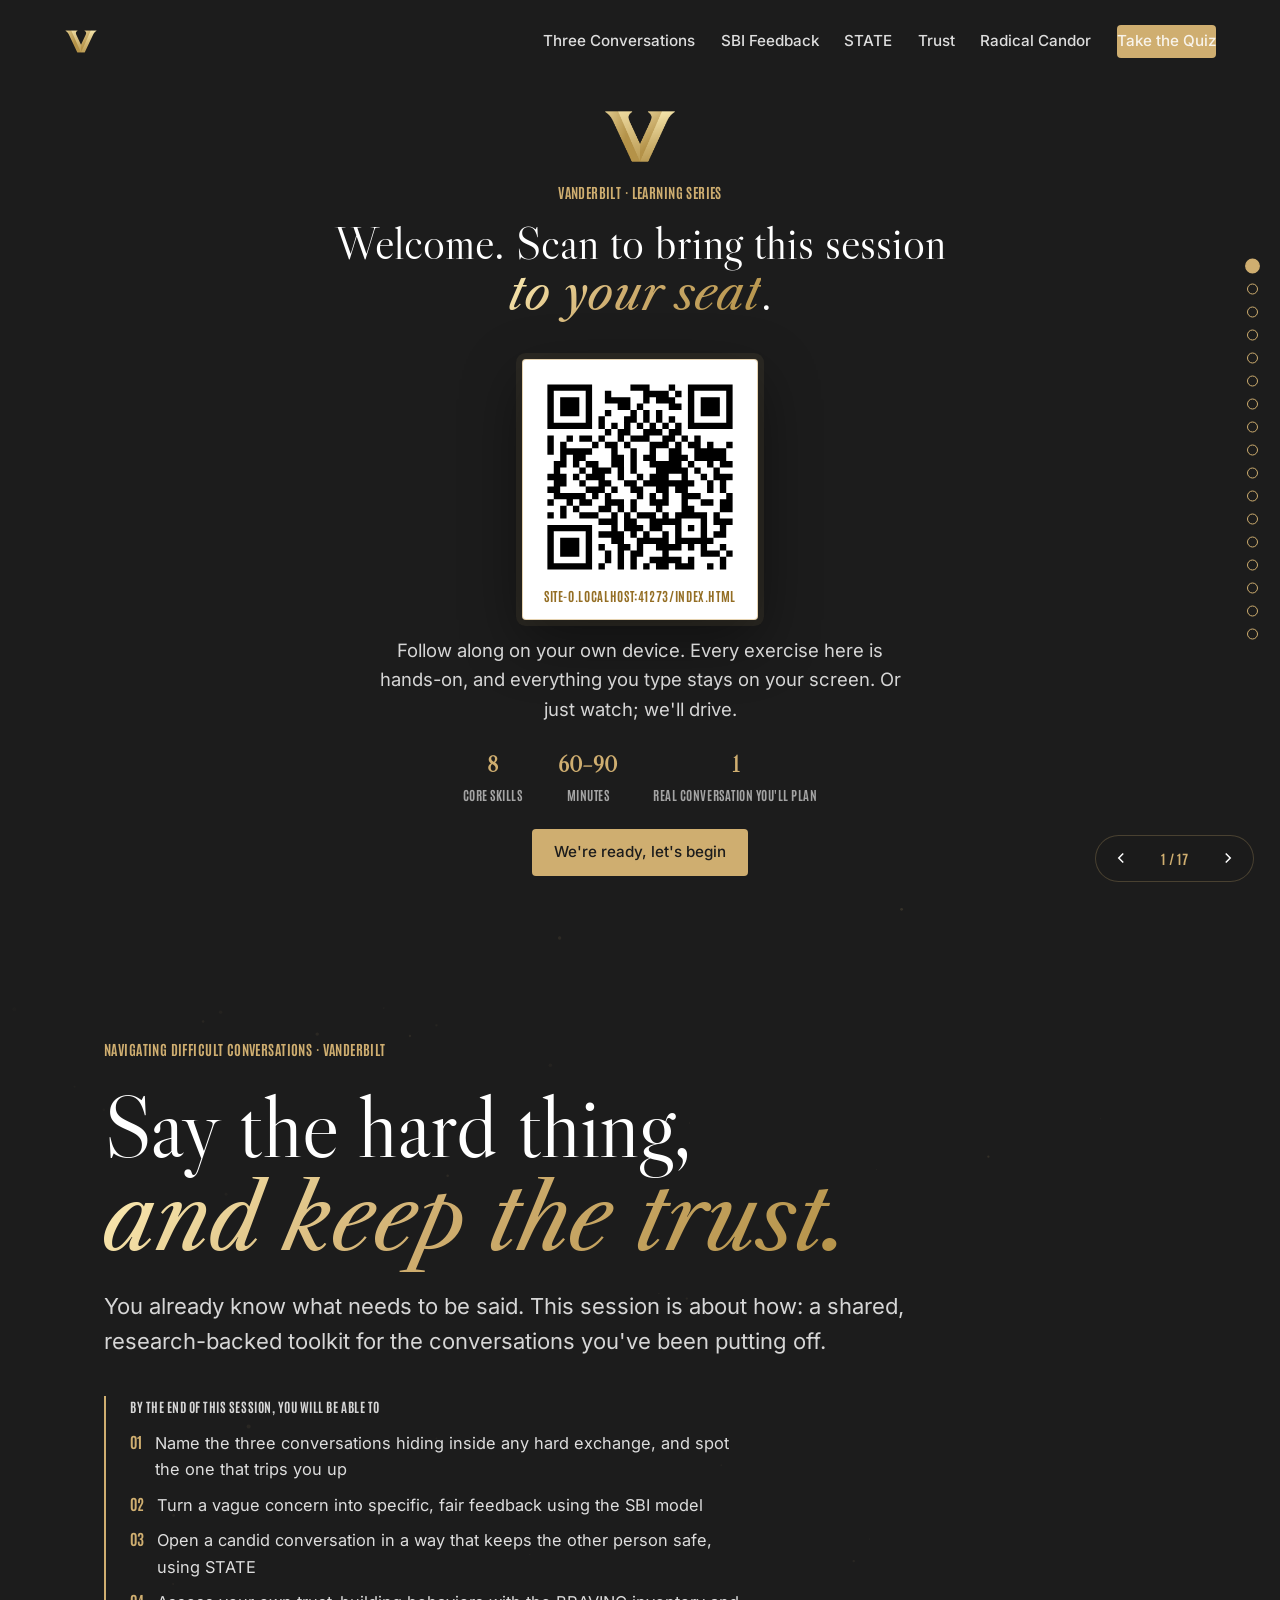
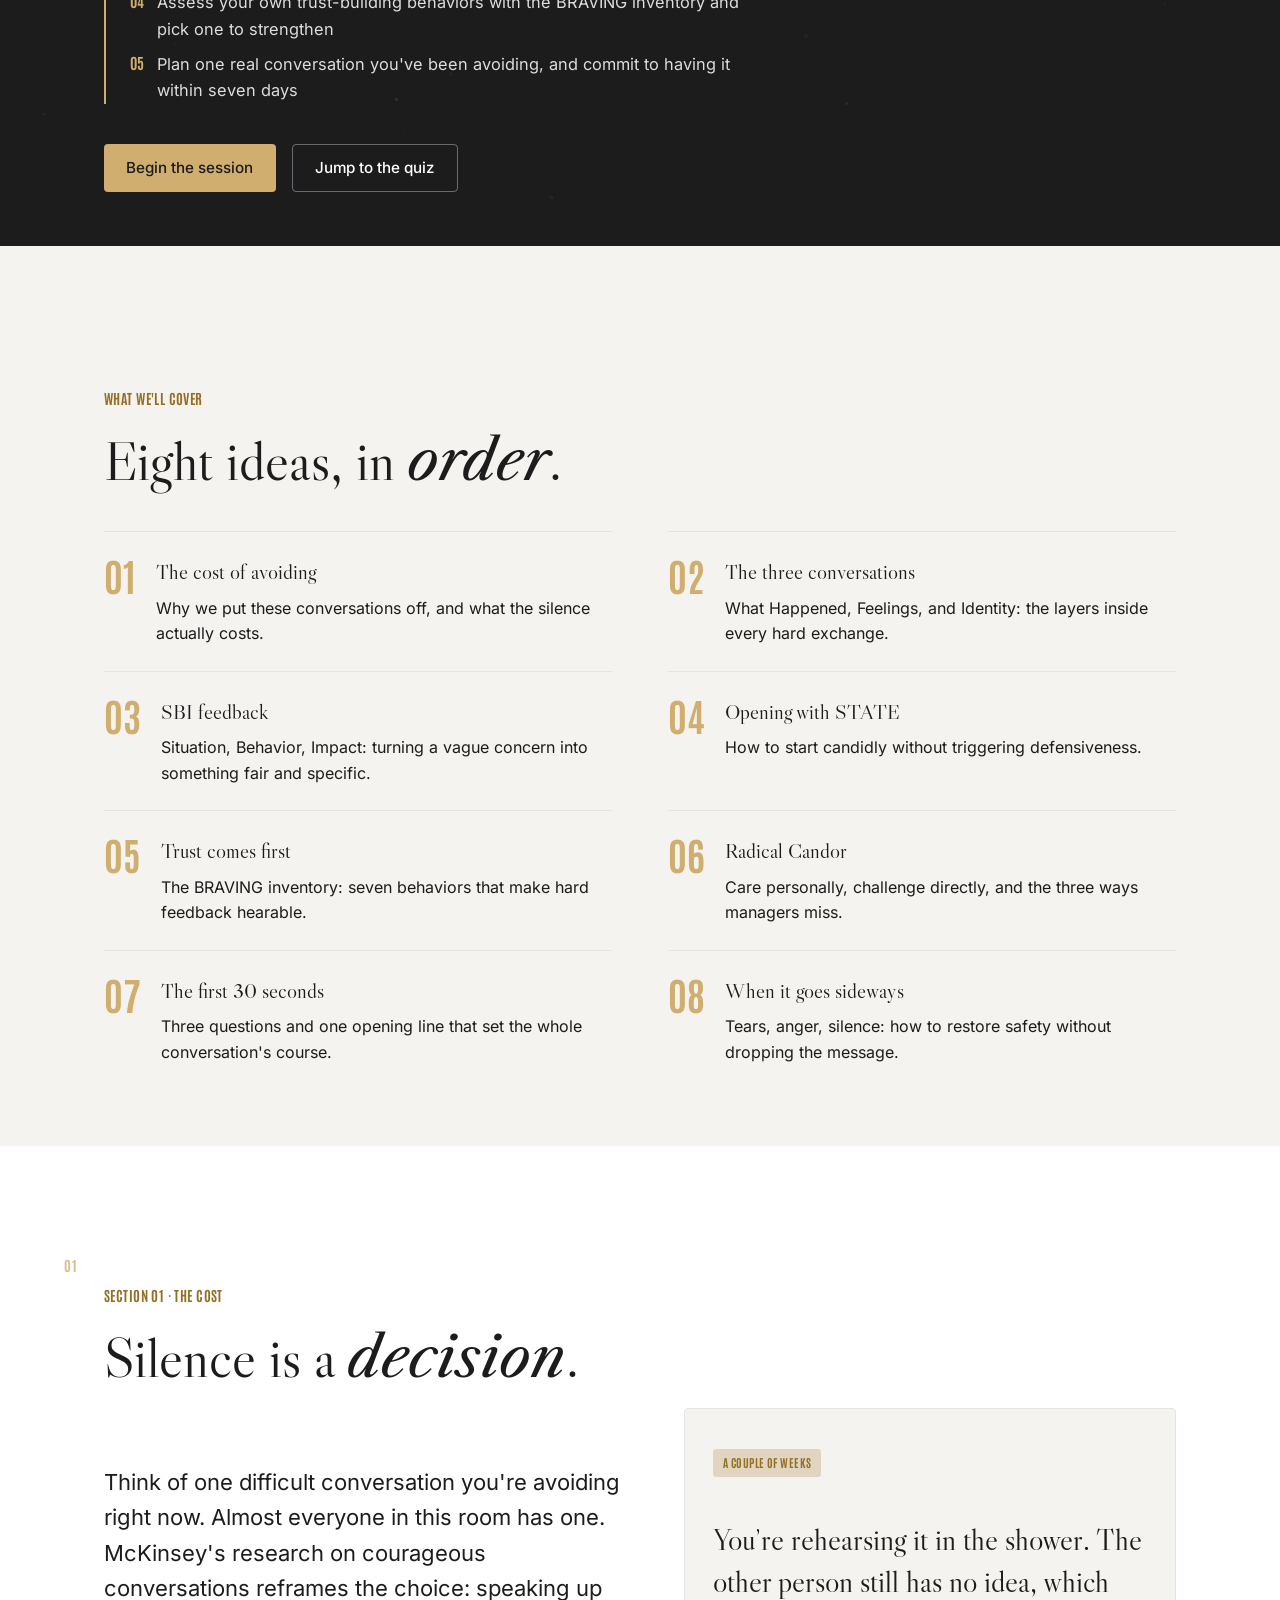
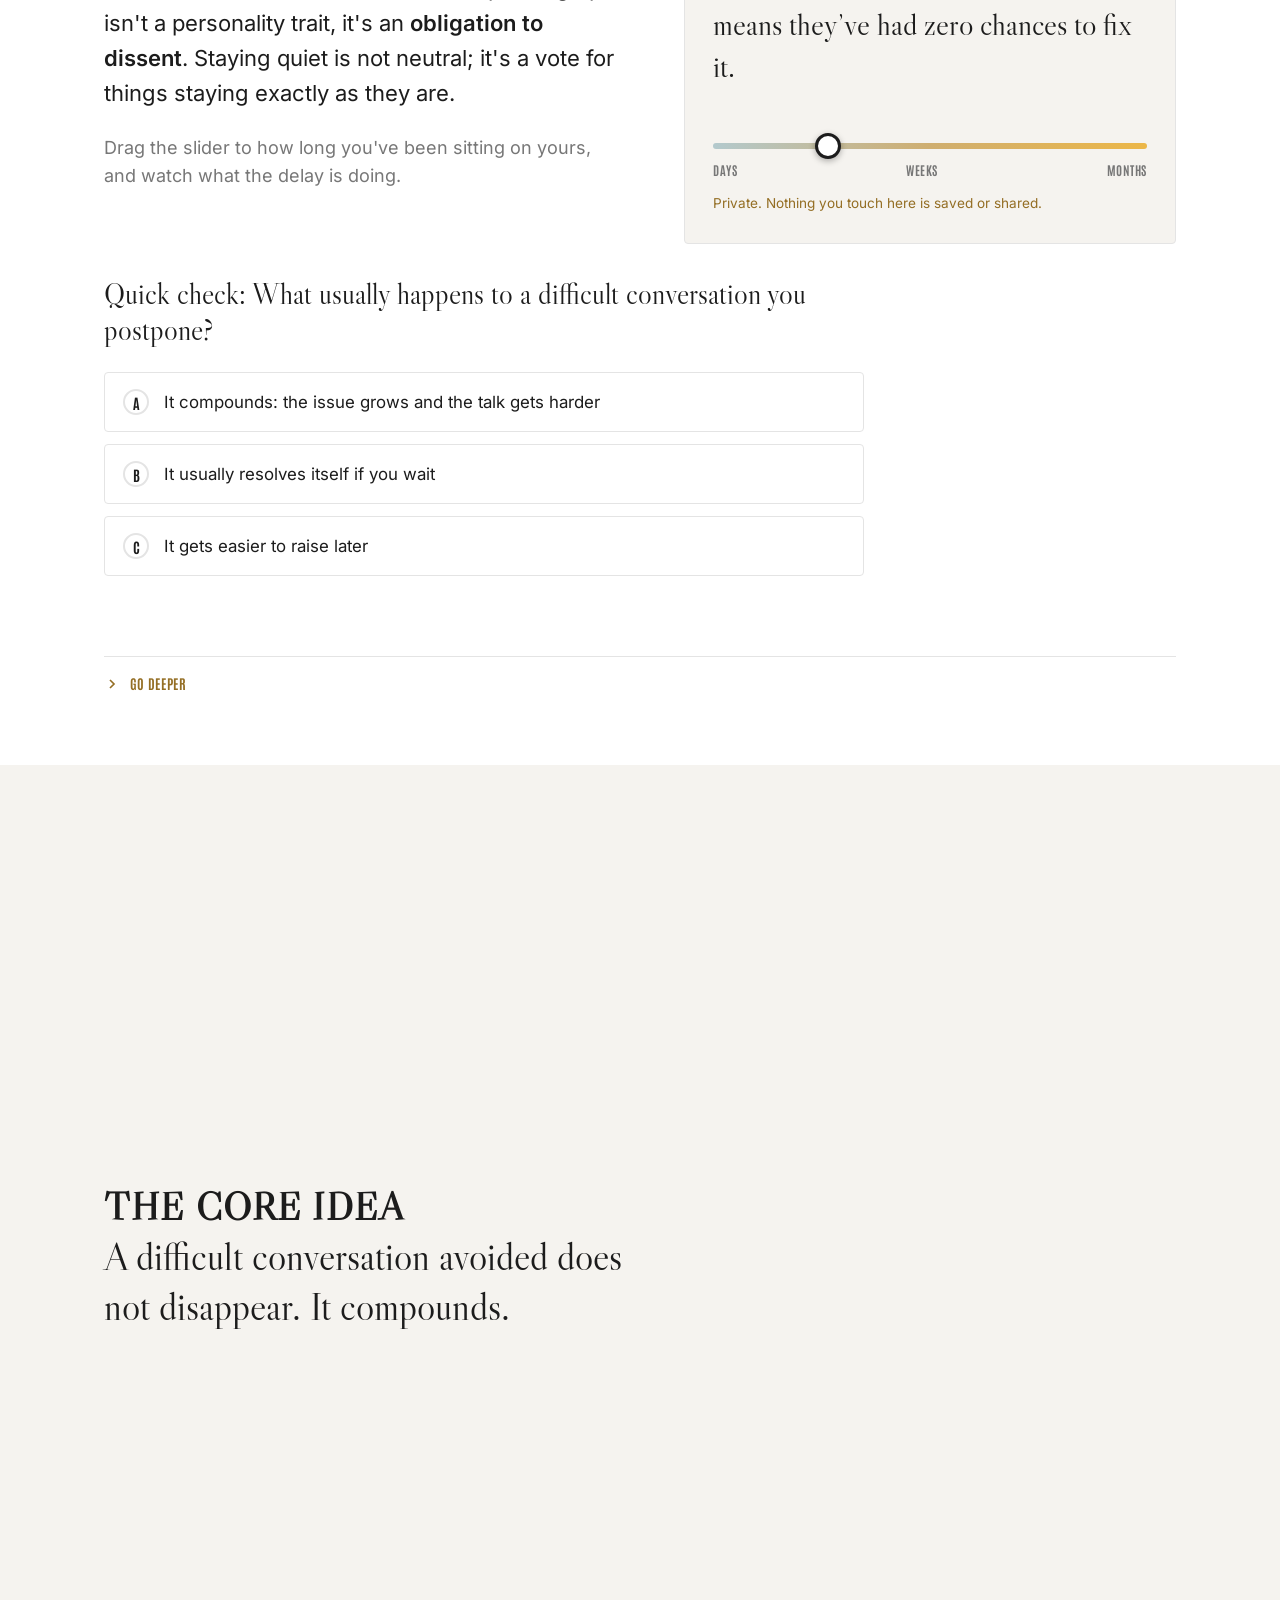
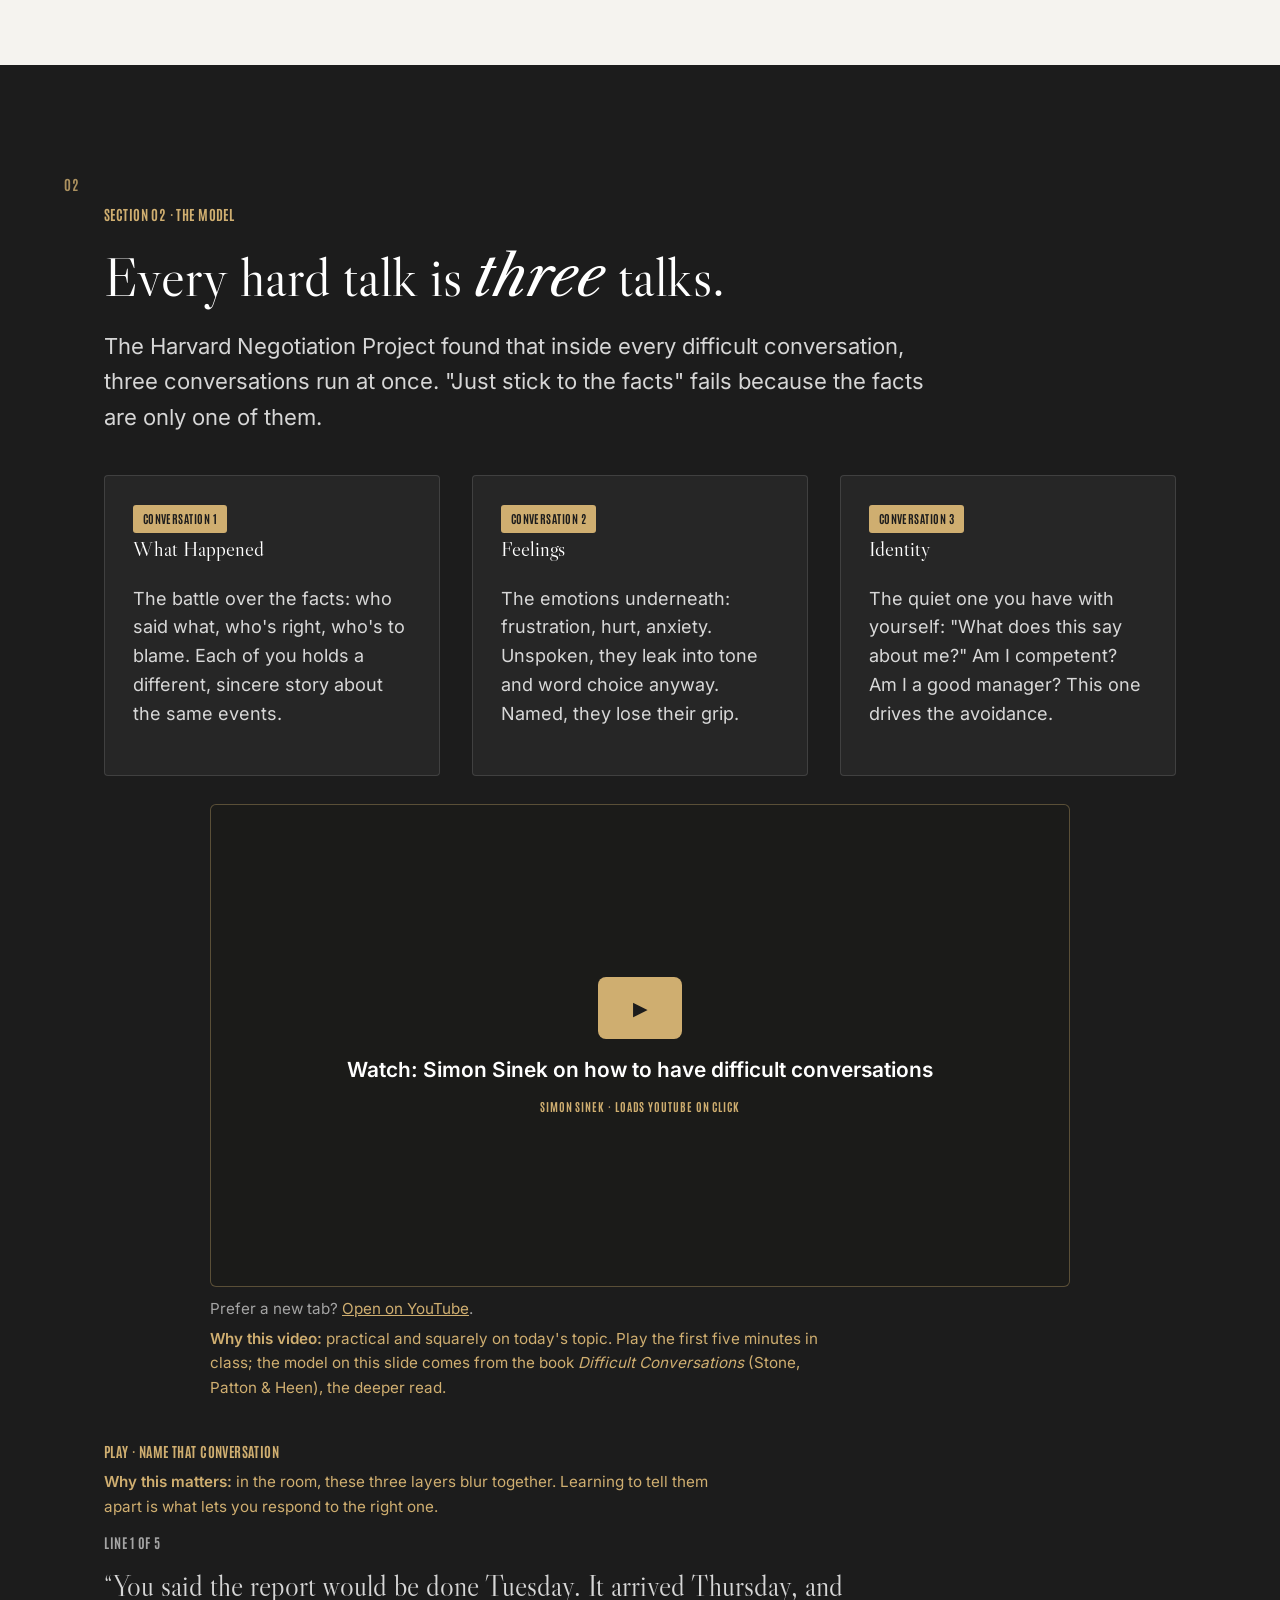
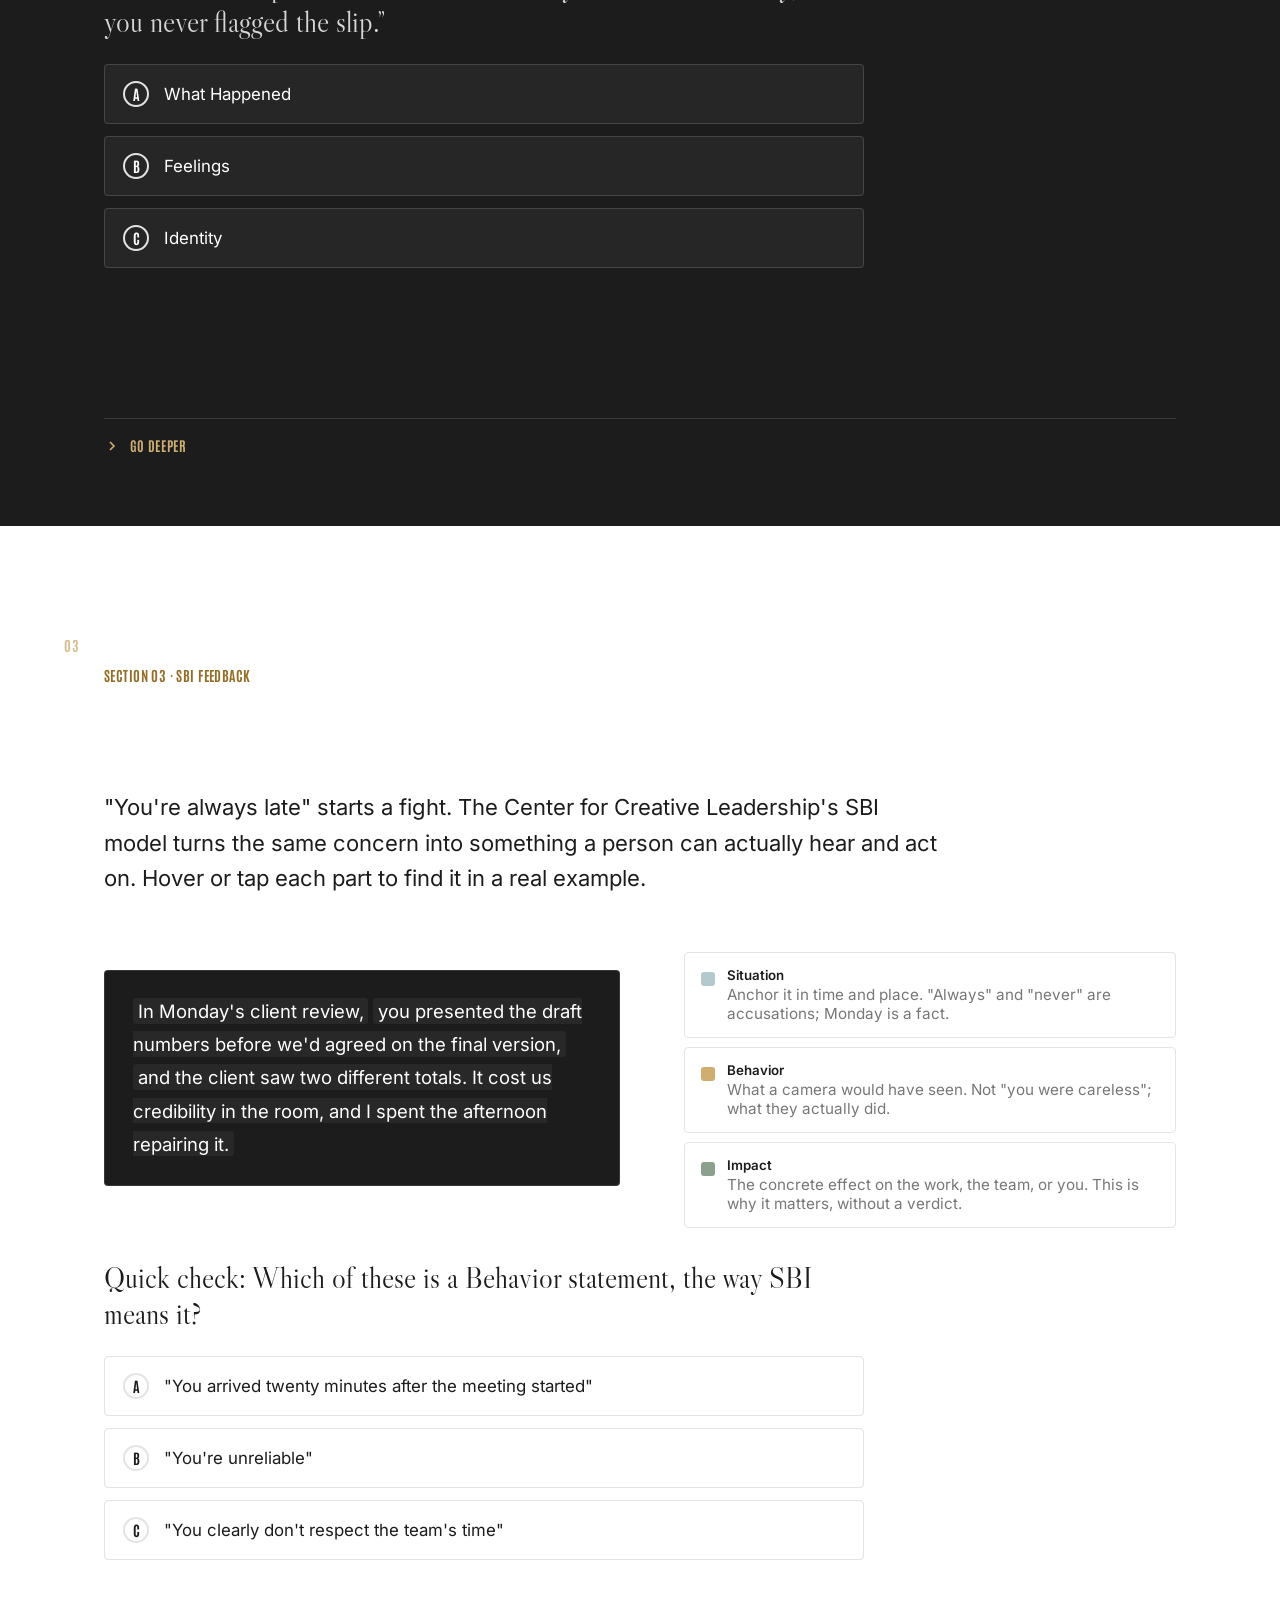
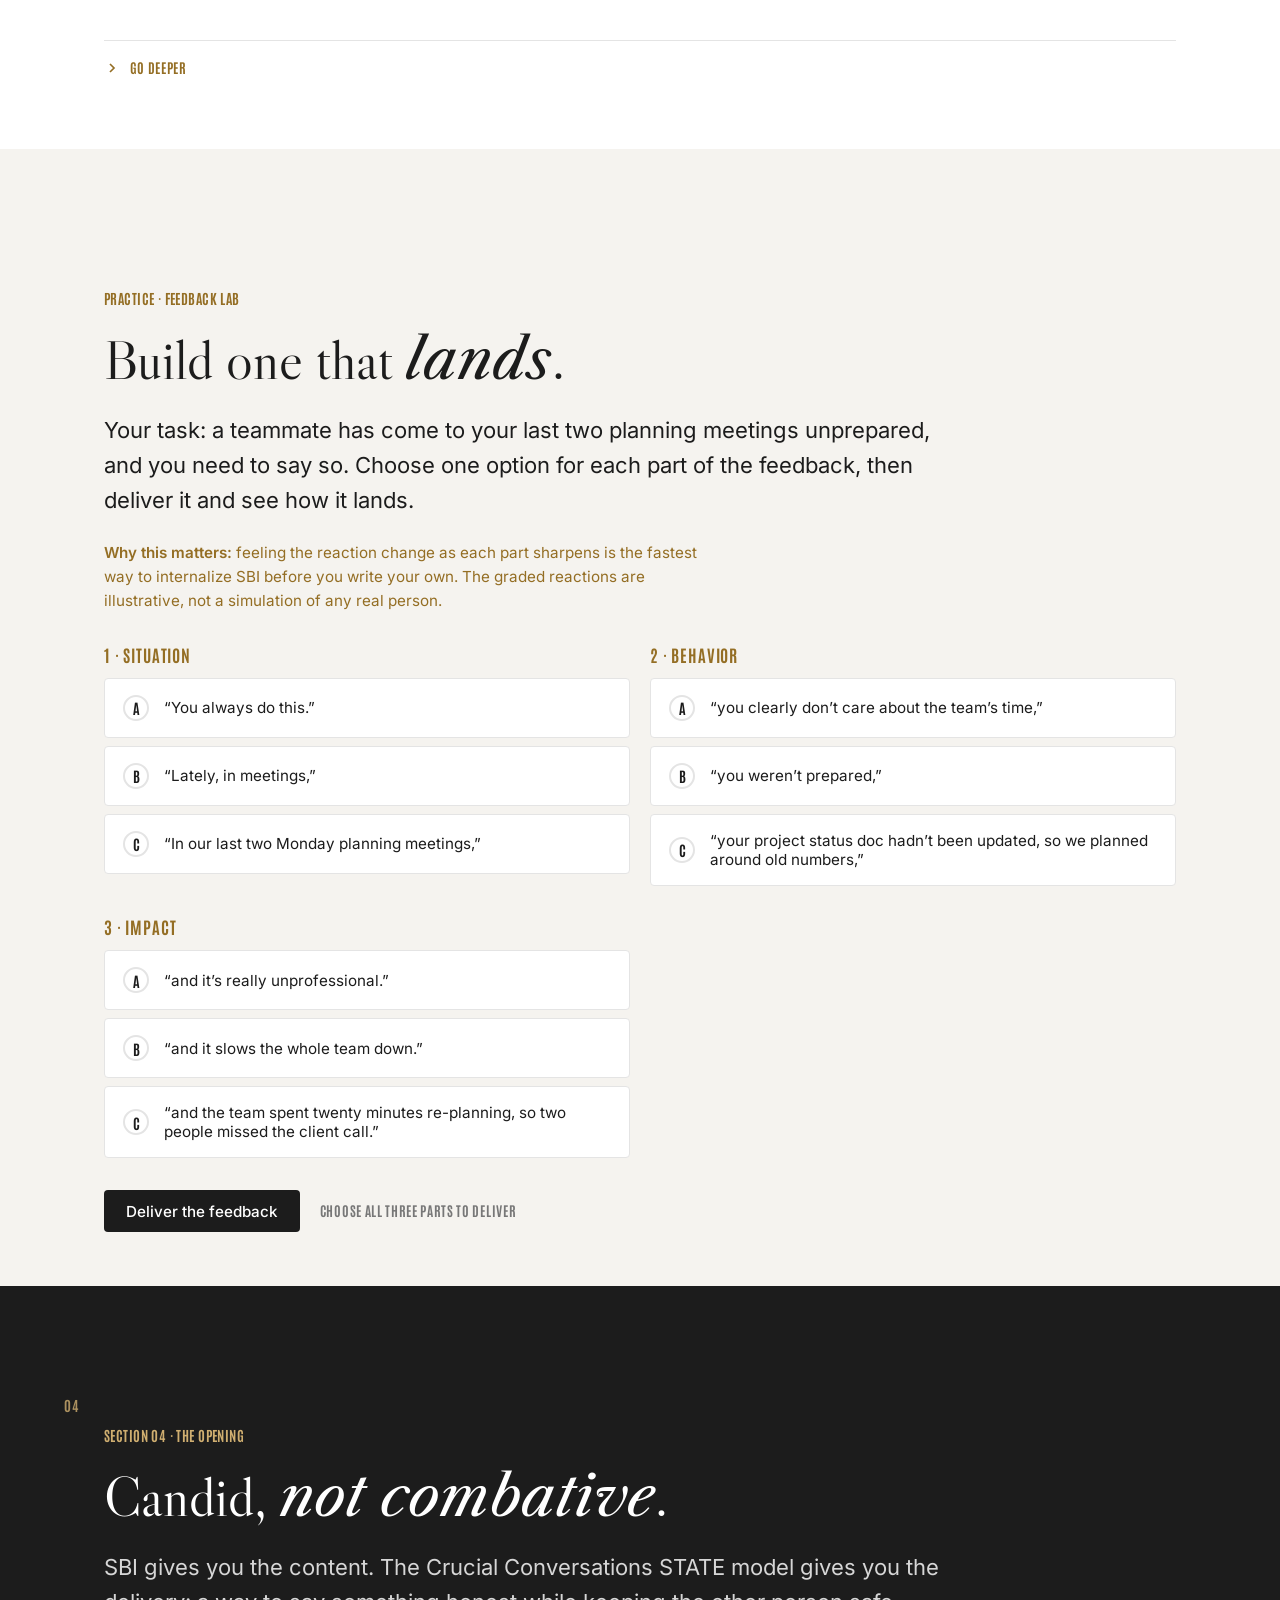
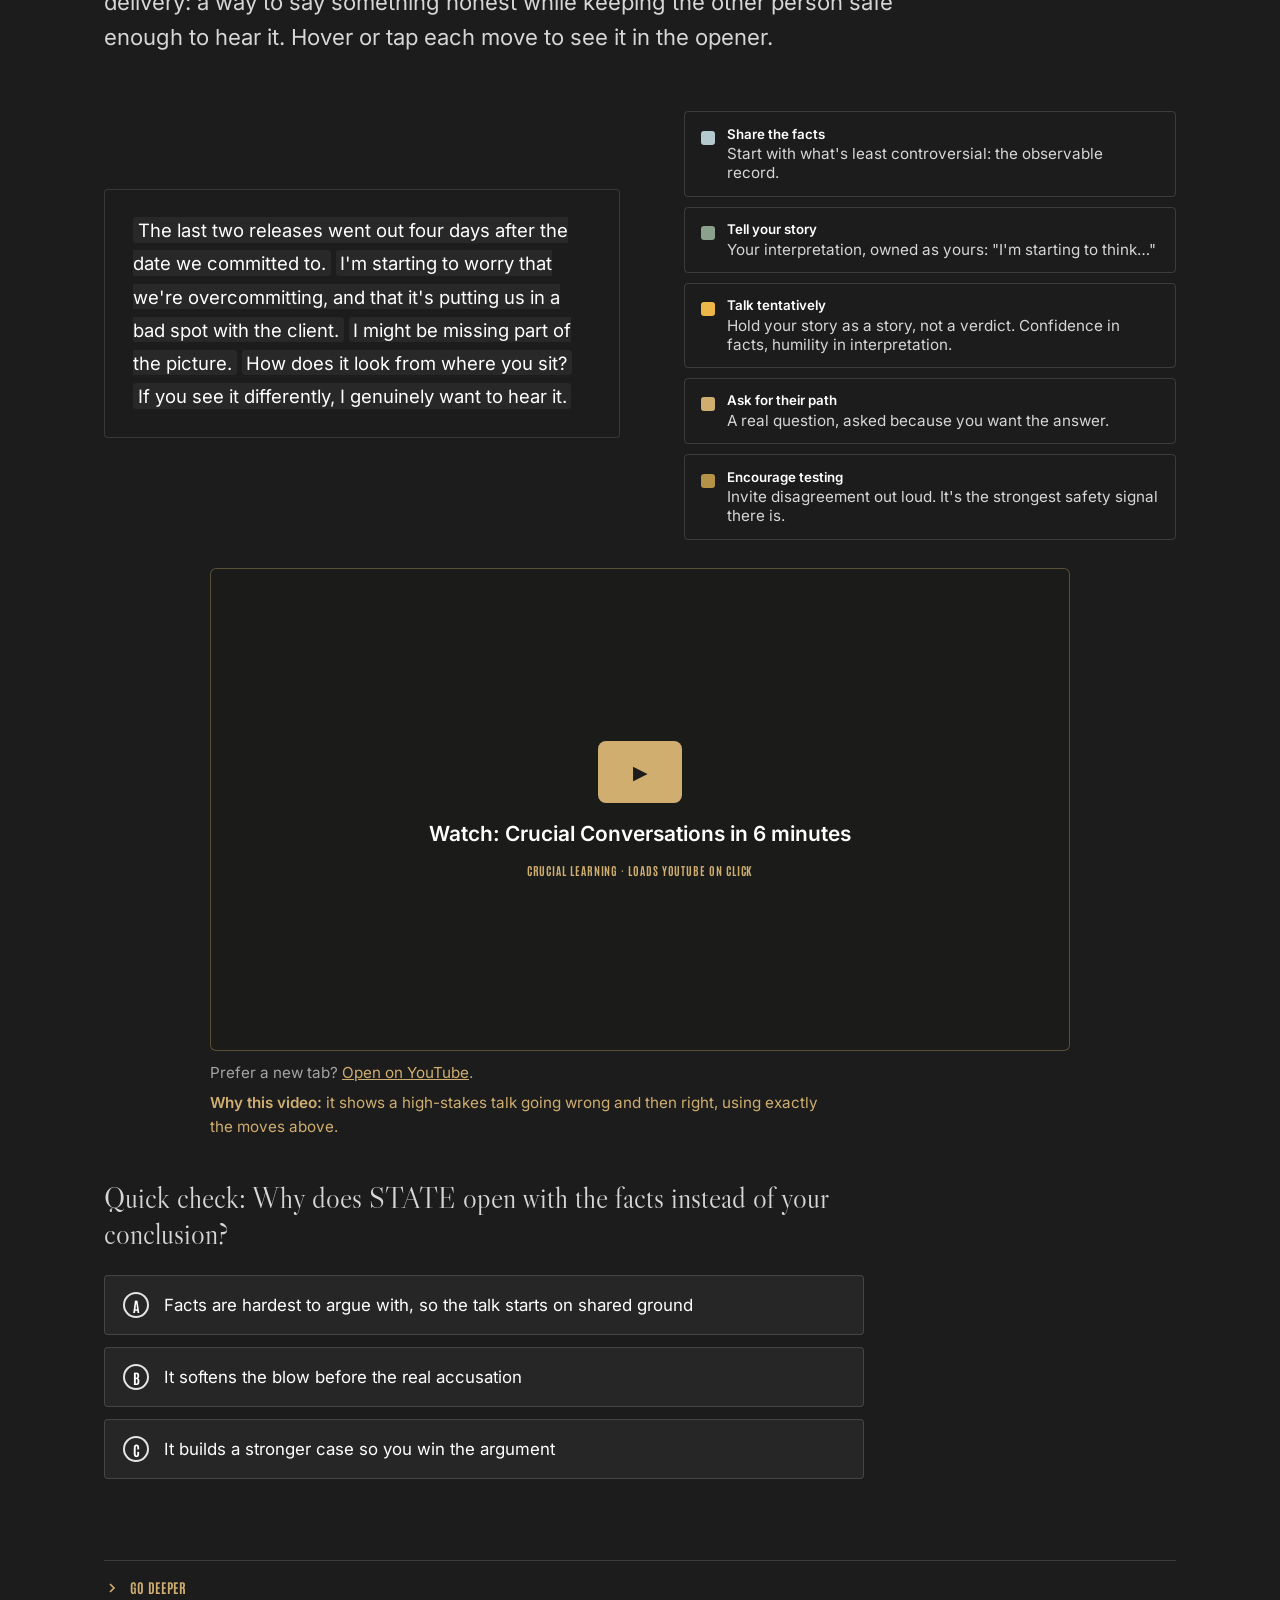
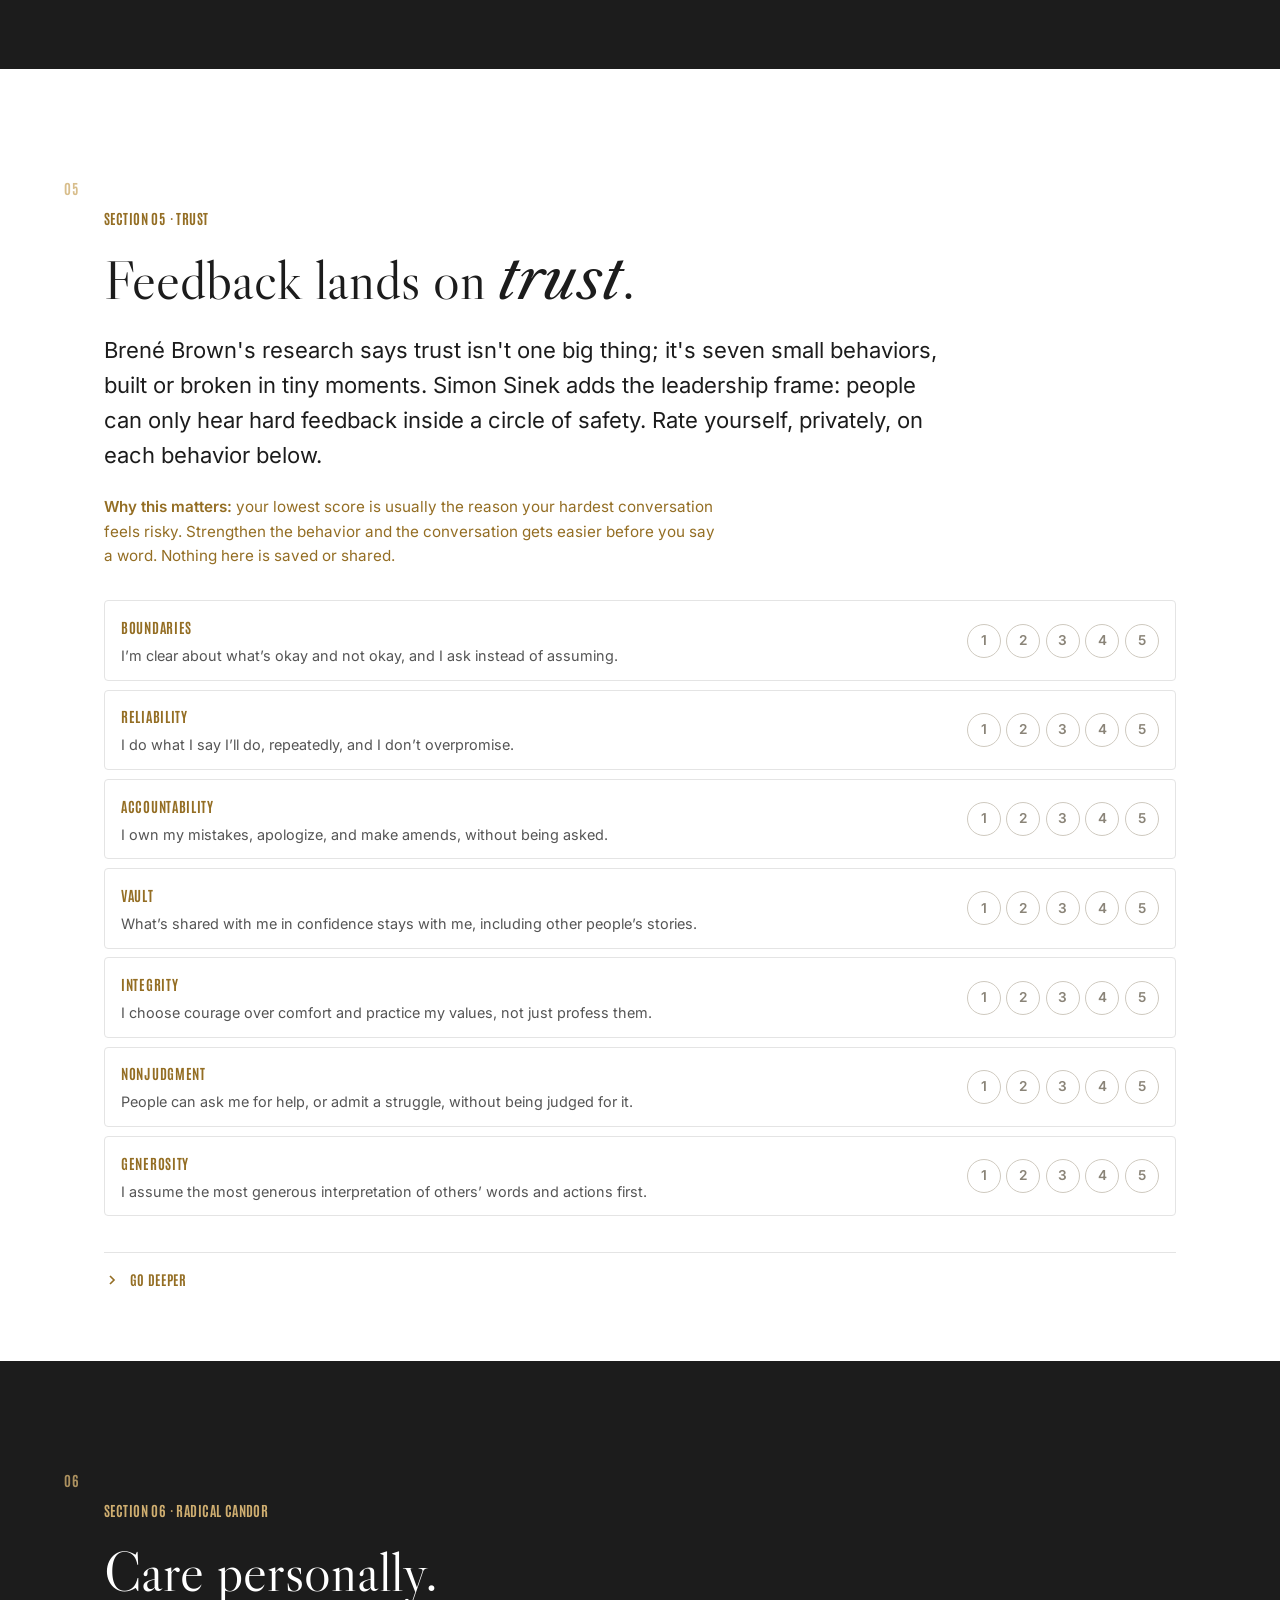
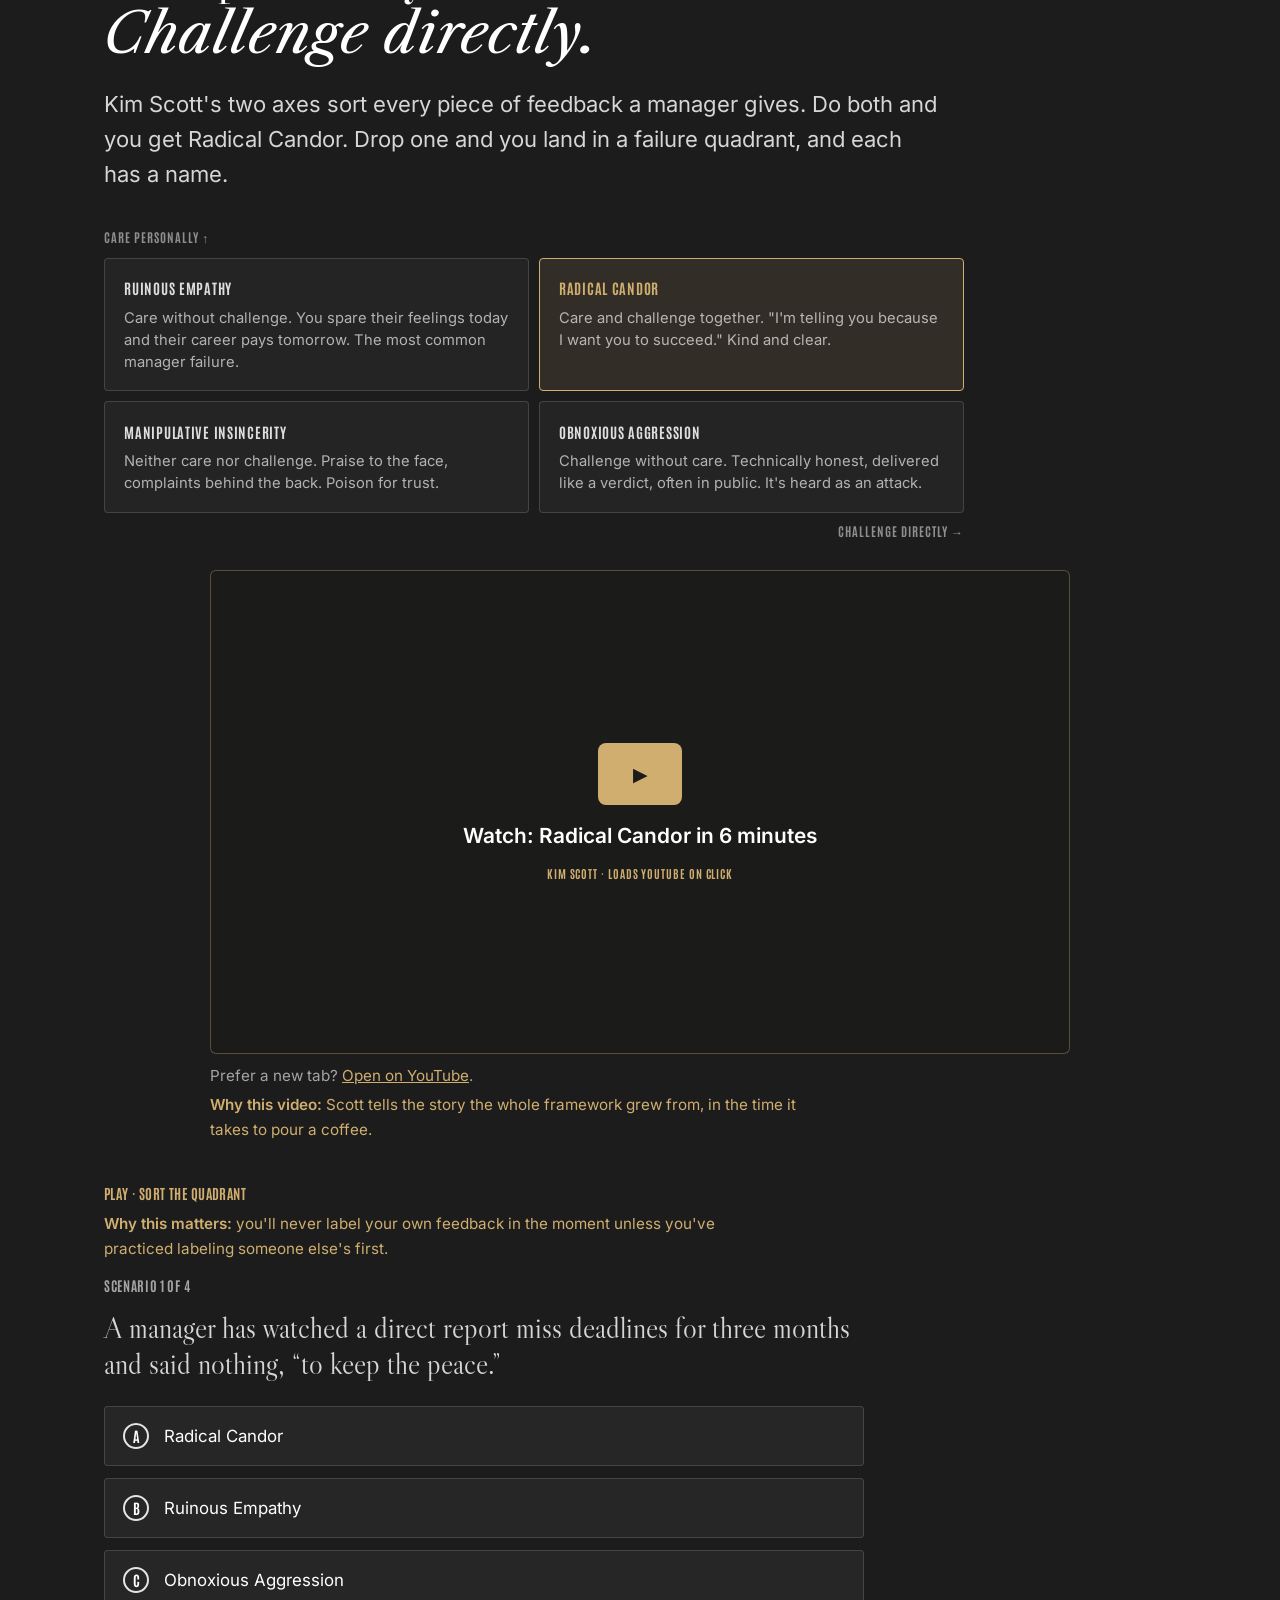
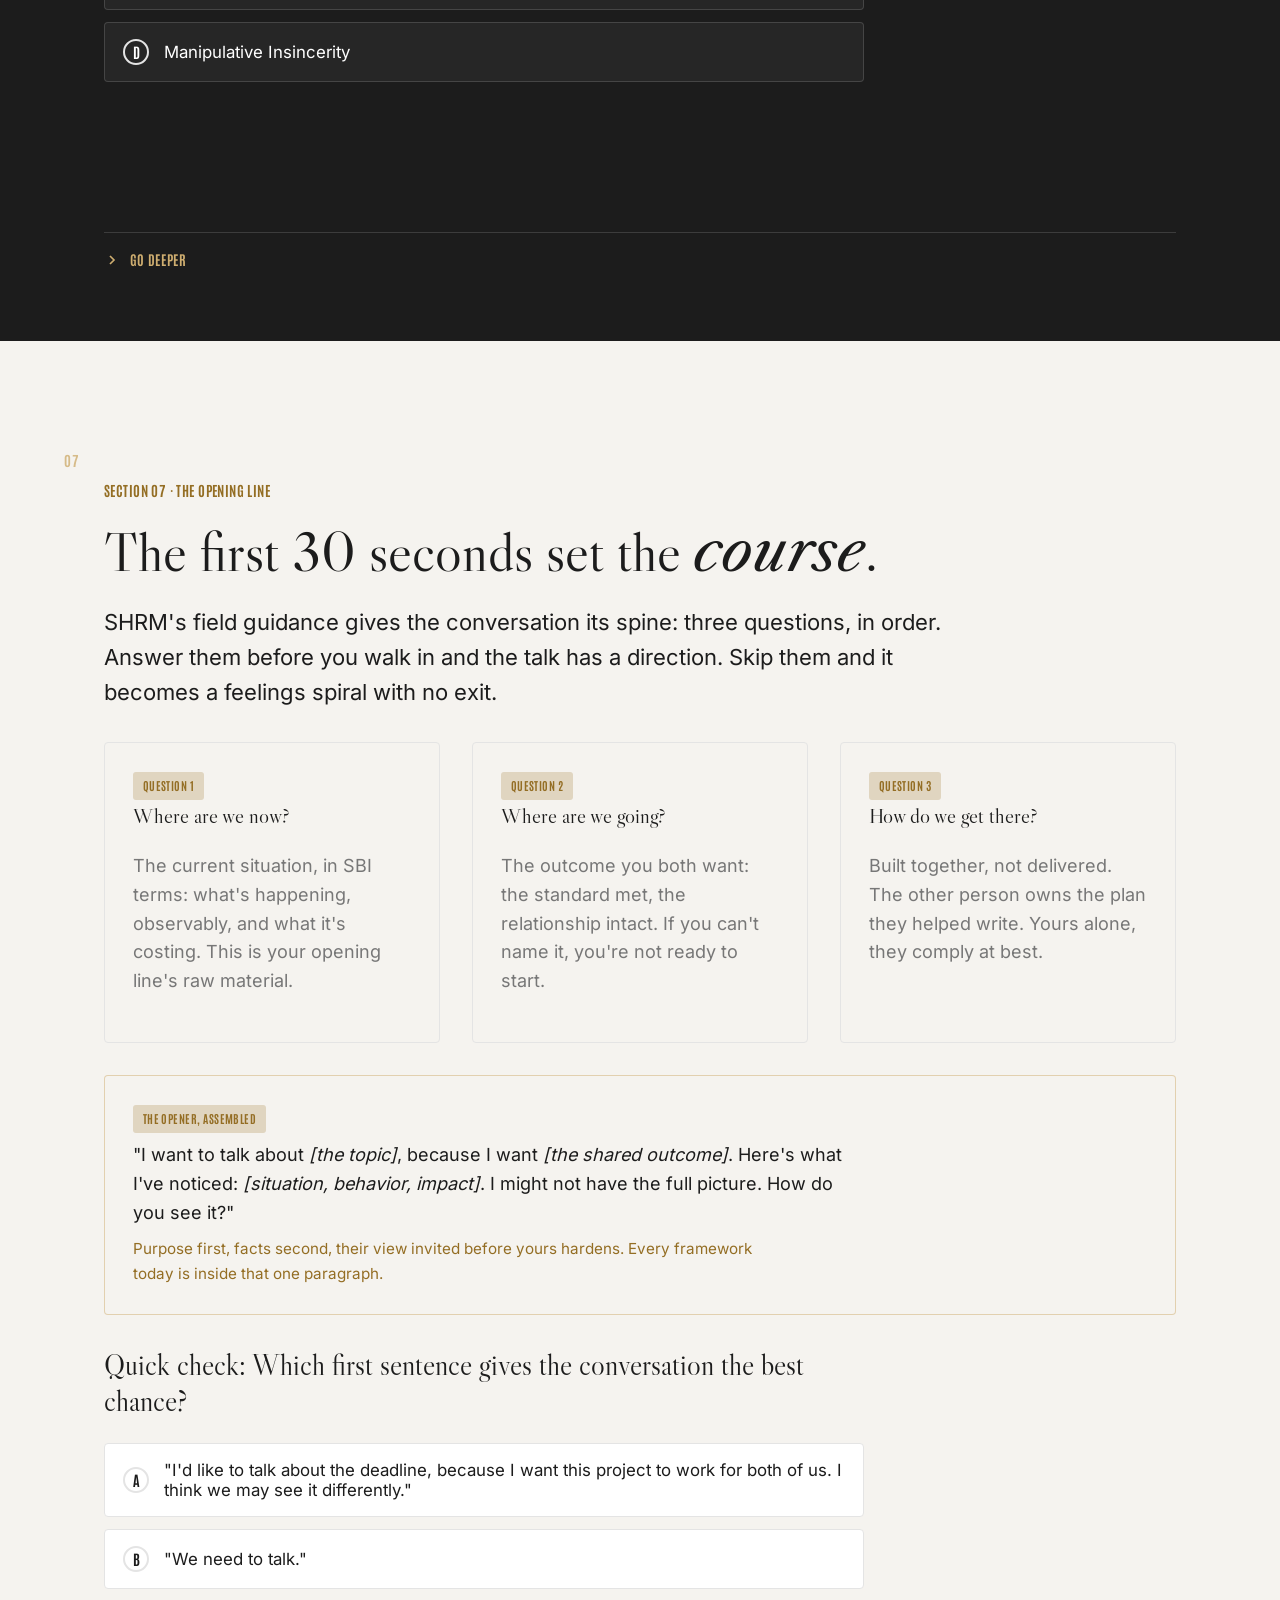
==== index.html @ b06f2b40 "Replace Three Conversations video: Sinek short talk instead of Heen lecture The Sheila Heen recordin" ====
<!DOCTYPE html>
<html lang="en">
<head>
<meta charset="UTF-8">
<meta name="viewport" content="width=device-width, initial-scale=1">
<title>Navigating Difficult Conversations | Vanderbilt</title>
<meta name="description" content="An interactive classroom experience for managers: the three conversations inside every hard exchange, SBI feedback, STATE openers, BRAVING trust, Radical Candor, and a real conversation plan.">
<link rel="canonical" href="https://me5231979.github.io/Difficult_Conversations/">
<meta property="og:type" content="website">
<meta property="og:title" content="Navigating Difficult Conversations | Vanderbilt Learning Series">
<meta property="og:description" content="Candor, trust, and courage for people managers: hands-on practice with SBI, STATE, BRAVING, and Radical Candor, ending in a real conversation plan.">
<meta property="og:url" content="https://me5231979.github.io/Difficult_Conversations/">
<meta property="og:image" content="https://me5231979.github.io/Difficult_Conversations/assets/img/social-card.png">
<meta property="og:image:width" content="1200">
<meta property="og:image:height" content="630">
<meta name="twitter:card" content="summary_large_image">
<meta name="twitter:title" content="Navigating Difficult Conversations | Vanderbilt Learning Series">
<meta name="twitter:image" content="https://me5231979.github.io/Difficult_Conversations/assets/img/social-card.png">
<link rel="icon" href="assets/img/favicon.svg" type="image/svg+xml">
<link rel="alternate icon" href="assets/img/favicon-96.png">
<link rel="apple-touch-icon" href="assets/img/favicon-96.png">

<link rel="preload" href="assets/fonts/libre-caslon-display-latin-400-normal.woff2" as="font" type="font/woff2" crossorigin>
<link rel="preload" href="assets/fonts/inter-latin-400-normal.woff2" as="font" type="font/woff2" crossorigin>

<link rel="stylesheet" href="assets/css/styles.css?v=1">
</head>
<body>
<a class="skip-link" href="#s-agenda">Skip to content</a>

<!-- reading progress -->
<div class="progress" aria-hidden="true"><div class="progress__bar" id="progressBar"></div></div>

<!-- ===================== NAV ===================== -->
<header class="nav" id="nav">
  <a class="nav__brand" href="#top" aria-label="Vanderbilt University, home">
    <img class="nav__lockup" src="assets/img/vu-lockup-white.png" alt="Vanderbilt University" width="250" height="65">
    <img class="nav__vicon" src="assets/img/vu-v-icon-nav.png" alt="Vanderbilt University" width="34" height="25">
  </a>
  <button class="nav__toggle" aria-label="Toggle menu" aria-expanded="false" aria-controls="navlinks">
    <svg viewBox="0 0 24 24" fill="none" stroke="currentColor" stroke-width="2"><line x1="3" y1="6" x2="21" y2="6"/><line x1="3" y1="12" x2="21" y2="12"/><line x1="3" y1="18" x2="21" y2="18"/></svg>
  </button>
  <nav class="nav__links" id="navlinks" aria-label="Sections">
    <a href="#s-three">Three Conversations</a>
    <a href="#s-sbi">SBI Feedback</a>
    <a href="#s-state">STATE</a>
    <a href="#s-braving">Trust</a>
    <a href="#s-candor">Radical Candor</a>
    <a class="btn" href="#s-recap">Take the Quiz</a>
  </nav>
</header>

<!-- deck dot rail + control bar -->
<div class="dots" id="dots" role="navigation" aria-label="Slide navigation"></div>
<div class="deckbar" role="group" aria-label="Presentation controls">
  <button id="deckPrev" aria-label="Previous slide"><svg viewBox="0 0 24 24" fill="none" stroke="currentColor" stroke-width="2"><polyline points="15 18 9 12 15 6"/></svg></button>
  <span class="deckbar__count" id="deckCount">1 / 17</span>
  <button id="deckNext" aria-label="Next slide"><svg viewBox="0 0 24 24" fill="none" stroke="currentColor" stroke-width="2"><polyline points="9 18 15 12 9 6"/></svg></button>
</div>

<main class="deck" id="top">

  <!-- ============ 0 · WELCOME / QR ============ -->
  <section class="slide on-dark welcome" id="s-welcome" data-title="Scan to join">
    <div class="wrap" style="text-align:center">
      <img src="assets/img/vu-v-icon.png" alt="Vanderbilt V" width="72" height="66" style="margin:0 auto 1.75rem;width:clamp(56px,6vw,80px);height:auto" data-reveal>
      <p class="eyebrow" data-reveal>Vanderbilt · Learning Series</p>
      <h1 class="h2" data-reveal style="max-width:22ch;margin-inline:auto">Welcome. Scan to bring this session <em class="gold-text">to your seat</em>.</h1>
      <div class="qr-card" id="qrCard" data-reveal>
        <div class="qr-card__code" id="qrBox" role="img" aria-label="QR code linking to this experience"></div>
        <p class="qr-card__url" id="qrUrl"></p>
      </div>
      <p class="lead" data-reveal style="margin:1.5rem auto 0;max-width:44ch">Follow along on your own device. Every exercise here is hands-on, and everything you type stays on your screen. Or just watch; we'll drive.</p>
      <div class="hero__meta" data-reveal style="justify-content:center">
        <div><b>8</b> Core skills</div>
        <div><b>60–90</b> Minutes</div>
        <div><b>1</b> Real conversation you'll plan</div>
      </div>
      <div class="hero__cta" data-reveal style="justify-content:center">
        <a class="btn" href="#s-hero">We're ready, let's begin</a>
      </div>
    </div>
  </section>

  <!-- ============ 1 · HERO ============ -->
  <section class="slide on-dark hero" id="s-hero" data-title="Objectives">
    <video class="hero__video" id="heroVideo" autoplay muted playsinline preload="auto" aria-hidden="true"
      data-playlist='["https://d8j0ntlcm91z4.cloudfront.net/user_3CCurpI0FW75YAnAl4Hbz3vPdBv/hf_20260715_234744_b40b99cb-38d3-4fbe-b537-aa520266436f.mp4","https://d8j0ntlcm91z4.cloudfront.net/user_3CCurpI0FW75YAnAl4Hbz3vPdBv/hf_20260715_234745_83a57ed8-54b3-4837-9af5-0d857aafadc1.mp4","https://d8j0ntlcm91z4.cloudfront.net/user_3CCurpI0FW75YAnAl4Hbz3vPdBv/hf_20260715_234747_fe1bada0-4ffe-468e-93a2-f3da325bba33.mp4"]'></video>
    <canvas class="hero__canvas" aria-hidden="true"></canvas>
    <div class="hero__scrim" aria-hidden="true"></div>
    <div class="wrap">
      <p class="eyebrow" data-reveal>Navigating Difficult Conversations · Vanderbilt</p>
      <h1 class="h-hero" data-reveal>Say the hard thing,<br><em class="gold-text">and keep the trust.</em></h1>
      <p class="lead" data-reveal style="margin-top:1.5rem">You already know what needs to be said. This session is about how: a shared, research-backed toolkit for the conversations you've been putting off.</p>
      <div class="objectives" data-reveal>
        <p class="objectives__label">By the end of this session, you will be able to</p>
        <ol class="objectives__list">
          <li>Name the three conversations hiding inside any hard exchange, and spot the one that trips you up</li>
          <li>Turn a vague concern into specific, fair feedback using the SBI model</li>
          <li>Open a candid conversation in a way that keeps the other person safe, using STATE</li>
          <li>Assess your own trust-building behaviors with the BRAVING inventory and pick one to strengthen</li>
          <li>Plan one real conversation you've been avoiding, and commit to having it within seven days</li>
        </ol>
      </div>
      <div class="hero__cta" data-reveal>
        <a class="btn" href="#s-cost">Begin the session</a>
        <a class="btn btn--ghost" href="#s-recap">Jump to the quiz</a>
      </div>
    </div>
  </section>

  <!-- ============ 2 · AGENDA ============ -->
  <section class="slide on-cream" id="s-agenda" data-title="The plan">
    <div class="wrap">
      <p class="eyebrow" data-reveal>What we'll cover</p>
      <h2 class="h2" data-reveal>Eight ideas, in <em>order</em>.</h2>
      <ol class="agenda">
        <li data-reveal><span class="num">01</span><div><h3>The cost of avoiding</h3><p>Why we put these conversations off, and what the silence actually costs.</p></div></li>
        <li data-reveal><span class="num">02</span><div><h3>The three conversations</h3><p>What Happened, Feelings, and Identity: the layers inside every hard exchange.</p></div></li>
        <li data-reveal><span class="num">03</span><div><h3>SBI feedback</h3><p>Situation, Behavior, Impact: turning a vague concern into something fair and specific.</p></div></li>
        <li data-reveal><span class="num">04</span><div><h3>Opening with STATE</h3><p>How to start candidly without triggering defensiveness.</p></div></li>
        <li data-reveal><span class="num">05</span><div><h3>Trust comes first</h3><p>The BRAVING inventory: seven behaviors that make hard feedback hearable.</p></div></li>
        <li data-reveal><span class="num">06</span><div><h3>Radical Candor</h3><p>Care personally, challenge directly, and the three ways managers miss.</p></div></li>
        <li data-reveal><span class="num">07</span><div><h3>The first 30 seconds</h3><p>Three questions and one opening line that set the whole conversation's course.</p></div></li>
        <li data-reveal><span class="num">08</span><div><h3>When it goes sideways</h3><p>Tears, anger, silence: how to restore safety without dropping the message.</p></div></li>
      </ol>
    </div>
  </section>

  <!-- ============ 3 · 01 THE COST OF AVOIDING ============ -->
  <section class="slide on-light" id="s-cost" data-count data-title="The cost">
    <div class="wrap">
      <p class="eyebrow" data-reveal>Section 01 · The Cost</p>
      <h2 class="h2" data-reveal>Silence is a <em>decision</em>.</h2>
      <div class="split">
        <div data-reveal>
          <p class="lead">Think of one difficult conversation you're avoiding right now. Almost everyone in this room has one. McKinsey's research on courageous conversations reframes the choice: speaking up isn't a personality trait, it's an <b>obligation to dissent</b>. Staying quiet is not neutral; it's a vote for things staying exactly as they are.</p>
          <p class="measure muted" style="margin-top:1rem">Drag the slider to how long you've been sitting on yours, and watch what the delay is doing.</p>
        </div>
        <div class="temp card" id="avoid" data-reveal>
          <p class="tag" id="avoidVal">About 2 weeks</p>
          <p class="temp__readout" id="avoidReadout"></p>
          <input class="slider" type="range" id="avoidSlider" min="0" max="120" value="30" aria-label="How long you have avoided the conversation">
          <div class="slider-scale"><span>Days</span><span>Weeks</span><span>Months</span></div>
          <p class="why" style="font-size:.85rem;margin-top:.75rem">Private. Nothing you touch here is saved or shared.</p>
        </div>
      </div>

      <div class="quiz" data-quiz data-reveal style="margin-top:2rem">
        <p class="quiz__q">Quick check: What usually happens to a difficult conversation you postpone?</p>
        <div class="quiz__options">
          <button class="opt" data-correct="1" data-why="The behavior becomes a pattern, your silence reads as approval, and the eventual conversation is bigger and harder."><span class="mark">A</span><span>It compounds: the issue grows and the talk gets harder</span></button>
          <button class="opt" data-correct="0" data-why="Occasionally, but the research pattern is the opposite: avoided issues escalate while trust quietly erodes."><span class="mark">B</span><span>It usually resolves itself if you wait</span></button>
          <button class="opt" data-correct="0" data-why="The discomfort you feel doesn't fade with time. The stakes rise while the discomfort stays."><span class="mark">C</span><span>It gets easier to raise later</span></button>
        </div>
        <p class="quiz__feedback" aria-live="polite"></p>
      </div>
      <details class="deeper" data-reveal>
        <summary><svg class="chev" viewBox="0 0 24 24" fill="none" stroke="currentColor" stroke-width="2.5" aria-hidden="true"><polyline points="9 18 15 12 9 6"/></svg> Go deeper</summary>
        <div class="deeper__body">
          <div><h4>In practice</h4><p>McKinsey splits every hard conversation into <b>hardware</b> (the facts, examples, and standards you bring) and <b>software</b> (tone, timing, safety, and intent). Most conversations fail on software, not hardware. Managers usually have the facts; what they haven't planned is the delivery. That's exactly what the next hour builds. Want the source? Read <a href="https://www.mckinsey.com/capabilities/strategy-and-corporate-finance/our-insights/courageous-conversations-how-to-lead-with-heart" target="_blank" rel="noopener" style="text-decoration:underline">"Courageous conversations: how to lead with heart"</a>.</p></div>
          <div class="deeper__ask"><h4><span class="mode">On your own</span> · 3 min</h4>
          <p class="why"><b>Why this matters:</b> The conversation you name here becomes your working example for every exercise today, and your capstone plan at the end.</p>
          <ol class="steps">
            <li>Write down, privately, the one conversation you're avoiding: who it's with and what it's about.</li>
            <li>Note what avoiding it has already cost: to the work, the team, or the relationship.</li>
            <li>Keep the note in reach. You'll use it in every section from here.</li>
          </ol></div>
        </div>
      </details>
    </div>
  </section>

  <!-- ============ 4 · MANIFESTO ============ -->
  <section class="slide on-cream manifesto" id="s-belief" data-title="One idea">
    <div class="wrap">
      <p class="eyebrow" data-reveal>The core idea</p>
      <p>A difficult conversation avoided does not disappear. It compounds.</p>
    </div>
  </section>

  <!-- ============ 5 · 02 THE THREE CONVERSATIONS ============ -->
  <section class="slide on-dark" id="s-three" data-count data-title="Three conversations">
    <div class="wrap">
      <p class="eyebrow" data-reveal>Section 02 · The Model</p>
      <h2 class="h2" data-reveal>Every hard talk is <em>three</em> talks.</h2>
      <p class="lead" data-reveal>The Harvard Negotiation Project found that inside every difficult conversation, three conversations run at once. "Just stick to the facts" fails because the facts are only one of them.</p>

      <div class="grid grid-3" style="margin-top:2.5rem">
        <div class="card" data-reveal>
          <span class="tag">Conversation 1</span>
          <h3>What Happened</h3>
          <p class="muted">The battle over the facts: who said what, who's right, who's to blame. Each of you holds a different, sincere story about the same events.</p>
        </div>
        <div class="card" data-reveal>
          <span class="tag">Conversation 2</span>
          <h3>Feelings</h3>
          <p class="muted">The emotions underneath: frustration, hurt, anxiety. Unspoken, they leak into tone and word choice anyway. Named, they lose their grip.</p>
        </div>
        <div class="card" data-reveal>
          <span class="tag">Conversation 3</span>
          <h3>Identity</h3>
          <p class="muted">The quiet one you have with yourself: "What does this say about me?" Am I competent? Am I a good manager? This one drives the avoidance.</p>
        </div>
      </div>

      <div class="yt" data-reveal data-embed="https://www.youtube-nocookie.com/embed/xIJapLzlYw4" data-yttitle="How to Have Difficult Conversations, Simon Sinek">
        <button class="yt__load" type="button">
          <span class="yt__play" aria-hidden="true">▶</span>
          <span class="yt__title">Watch: Simon Sinek on how to have difficult conversations</span>
          <span class="yt__src">Simon Sinek · Loads YouTube on click</span>
        </button>
        <p class="yt__alt">Prefer a new tab? <a href="https://www.youtube.com/watch?v=xIJapLzlYw4" target="_blank" rel="noopener">Open on YouTube</a>.</p>
        <p class="why" style="margin:.35rem 0 0"><b>Why this video:</b> practical and squarely on today's topic. Play the first five minutes in class; the model on this slide comes from the book <em>Difficult Conversations</em> (Stone, Patton &amp; Heen), the deeper read.</p>
      </div>

      <div class="quiz" id="threeTrainer" data-reveal style="margin-top:2.5rem">
        <p class="eyebrow" style="margin-bottom:.5rem">Play · Name that conversation</p>
        <p class="why" style="margin-top:0"><b>Why this matters:</b> in the room, these three layers blur together. Learning to tell them apart is what lets you respond to the right one.</p>
        <p class="quiz__progress" id="threeProgress"></p>
        <p class="quiz__q" id="threeQ" style="margin-top:.4rem"></p>
        <div class="quiz__options" id="threeOptions" role="group" aria-label="Conversation type choices"></div>
        <p class="quiz__feedback" id="threeFeedback" aria-live="polite"></p>
        <div class="quiz__nav">
          <button class="btn" id="threeNext" style="visibility:hidden">Next line</button>
        </div>
        <div id="threeResult" hidden aria-live="polite"></div>
      </div>

      <details class="deeper" data-reveal>
        <summary><svg class="chev" viewBox="0 0 24 24" fill="none" stroke="currentColor" stroke-width="2.5" aria-hidden="true"><polyline points="9 18 15 12 9 6"/></svg> Go deeper</summary>
        <div class="deeper__body">
          <div><h4>In practice</h4><p>The escape from the What Happened battle is the <b>third story</b>: the version a neutral observer would tell, where both views are real. "I think we see the deadline differently, and I'd like to understand your side" opens a door. "You missed the deadline" closes one. And when a facts argument keeps going in circles, it's usually an identity argument in disguise. The circle is the tell.</p></div>
          <div class="deeper__ask"><h4><span class="mode">As a group</span> · 5 min</h4>
          <p class="why"><b>Why this matters:</b> Hearing which conversation trips up other managers normalizes yours, and the pattern in the room is always the same: Identity.</p>
          <ol class="steps">
            <li>In pairs or threes, no names and no details: share which of the three conversations trips you up most.</li>
            <li>Ask each other: what does that conversation sound like in your head?</li>
            <li>One line back to the room per group: which conversation, and one word why.</li>
          </ol>
          <p class="why" style="margin-top:.6rem"><b>Flying solo?</b> Label your avoided conversation from Section 01: which of the three is loudest, and what is it saying?</p></div>
        </div>
      </details>
    </div>
  </section>

  <!-- ============ 6 · 03 SBI ============ -->
  <section class="slide on-light" id="s-sbi" data-count data-title="SBI feedback">
    <div class="wrap">
      <p class="eyebrow" data-reveal>Section 03 · SBI Feedback</p>
      <h2 class="h2" data-reveal>Specific beats <em>vague</em>.</h2>
      <p class="lead" data-reveal style="margin-bottom:2rem">"You're always late" starts a fight. The Center for Creative Leadership's SBI model turns the same concern into something a person can actually hear and act on. Hover or tap each part to find it in a real example.</p>
      <div class="split" id="sbiAnatomy">
        <div class="prompt-box" data-reveal>
          <span class="ppart" data-part="situation">In Monday's client review,</span>
          <span class="ppart" data-part="behavior">you presented the draft numbers before we'd agreed on the final version,</span>
          <span class="ppart" data-part="impact">and the client saw two different totals. It cost us credibility in the room, and I spent the afternoon repairing it.</span>
        </div>
        <div class="pkey" data-reveal>
          <button data-target="situation"><span class="sw" style="background:#B3C9CD"></span><span><b>Situation</b><p class="muted">Anchor it in time and place. "Always" and "never" are accusations; Monday is a fact.</p></span></button>
          <button data-target="behavior"><span class="sw" style="background:#CFAE70"></span><span><b>Behavior</b><p class="muted">What a camera would have seen. Not "you were careless"; what they actually did.</p></span></button>
          <button data-target="impact"><span class="sw" style="background:#8BA18E"></span><span><b>Impact</b><p class="muted">The concrete effect on the work, the team, or you. This is why it matters, without a verdict.</p></span></button>
        </div>
      </div>

      <div class="quiz" data-quiz data-reveal style="margin-top:2rem">
        <p class="quiz__q">Quick check: Which of these is a Behavior statement, the way SBI means it?</p>
        <div class="quiz__options">
          <button class="opt" data-correct="1" data-why="A camera could have recorded it. That's the test: observable, specific, no verdict attached."><span class="mark">A</span><span>"You arrived twenty minutes after the meeting started"</span></button>
          <button class="opt" data-correct="0" data-why="That's a judgment about character, not an observation. It invites a debate about who they are."><span class="mark">B</span><span>"You're unreliable"</span></button>
          <button class="opt" data-correct="0" data-why="That's mind-reading their motive. You can observe actions; you can only guess at intent."><span class="mark">C</span><span>"You clearly don't respect the team's time"</span></button>
        </div>
        <p class="quiz__feedback" aria-live="polite"></p>
      </div>
      <details class="deeper" data-reveal>
        <summary><svg class="chev" viewBox="0 0 24 24" fill="none" stroke="currentColor" stroke-width="2.5" aria-hidden="true"><polyline points="9 18 15 12 9 6"/></svg> Go deeper</summary>
        <div class="deeper__body">
          <div><h4>In practice</h4><p>Two upgrades once SBI is habit. First, <b>SBI-I</b>: after the impact, ask about <b>intent</b>: "What was going on for you?" It replaces your guess about their motive with their answer. Second, ATD's three Rs: feedback is <b>reinforcing</b> (do more of this), <b>redirecting</b> (change this), or <b>reprimanding</b> (this crossed a line). Most managers underuse the first and blur the last two. Prefer video to prose? <a href="https://www.youtube.com/watch?v=Q27eQvLZCzk" target="_blank" rel="noopener" style="text-decoration:underline">SBI with worked examples</a> (8 min).</p></div>
          <div class="deeper__ask"><h4><span class="mode">On your own</span> · 4 min</h4>
          <p class="why"><b>Why this matters:</b> Your avoided conversation almost certainly contains a vague accusation. This turns it into something hearable before you're in the room.</p>
          <ol class="steps">
            <li>Take the conversation you named in Section 01 and write the concern as you'd blurt it ("they keep missing deadlines").</li>
            <li>Rewrite it as SBI: one specific situation, the observable behavior, the concrete impact.</li>
            <li>Read both versions. Notice which one you could actually say to their face.</li>
          </ol></div>
        </div>
      </details>
    </div>
  </section>

  <!-- ============ 7 · FEEDBACK LAB ============ -->
  <section class="slide on-cream" id="s-lab" data-title="Feedback Lab">
    <div class="wrap">
      <p class="eyebrow" data-reveal>Practice · Feedback Lab</p>
      <h2 class="h2" data-reveal>Build one that <em>lands</em>.</h2>
      <p class="lead" data-reveal>Your task: a teammate has come to your last two planning meetings unprepared, and you need to say so. Choose one option for each part of the feedback, then deliver it and see how it lands.</p>
      <p class="why" data-reveal><b>Why this matters:</b> feeling the reaction change as each part sharpens is the fastest way to internalize SBI before you write your own. The graded reactions are illustrative, not a simulation of any real person.</p>
      <div class="lab" id="feedbackLab" data-reveal>
        <div class="lab__slots" id="labSlots"></div>
        <div class="lab__runrow">
          <button class="btn btn--dark" id="labRun" disabled>Deliver the feedback</button>
          <span class="quiz__progress" id="labStatus">Choose all three parts to deliver</span>
        </div>
        <div class="lab__outcome" id="labOutcome" hidden aria-live="polite"></div>
      </div>
    </div>
  </section>

  <!-- ============ 8 · 04 STATE ============ -->
  <section class="slide on-dark" id="s-state" data-count data-title="Opening with STATE">
    <div class="wrap">
      <p class="eyebrow" data-reveal>Section 04 · The Opening</p>
      <h2 class="h2" data-reveal>Candid, <em>not combative</em>.</h2>
      <p class="lead" data-reveal style="margin-bottom:2rem">SBI gives you the content. The Crucial Conversations STATE model gives you the delivery: a way to say something honest while keeping the other person safe enough to hear it. Hover or tap each move to see it in the opener.</p>
      <div class="split" id="stateAnatomy">
        <div class="prompt-box" data-reveal>
          <span class="ppart" data-part="share">The last two releases went out four days after the date we committed to.</span>
          <span class="ppart" data-part="tell">I'm starting to worry that we're overcommitting, and that it's putting us in a bad spot with the client.</span>
          <span class="ppart" data-part="tentative">I might be missing part of the picture.</span>
          <span class="ppart" data-part="ask">How does it look from where you sit?</span>
          <span class="ppart" data-part="encourage">If you see it differently, I genuinely want to hear it.</span>
        </div>
        <div class="pkey" data-reveal>
          <button data-target="share"><span class="sw" style="background:#B3C9CD"></span><span><b>Share the facts</b><p class="muted">Start with what's least controversial: the observable record.</p></span></button>
          <button data-target="tell"><span class="sw" style="background:#8BA18E"></span><span><b>Tell your story</b><p class="muted">Your interpretation, owned as yours: "I'm starting to think…"</p></span></button>
          <button data-target="tentative"><span class="sw" style="background:#ECB748"></span><span><b>Talk tentatively</b><p class="muted">Hold your story as a story, not a verdict. Confidence in facts, humility in interpretation.</p></span></button>
          <button data-target="ask"><span class="sw" style="background:#CFAE70"></span><span><b>Ask for their path</b><p class="muted">A real question, asked because you want the answer.</p></span></button>
          <button data-target="encourage"><span class="sw" style="background:#B49248"></span><span><b>Encourage testing</b><p class="muted">Invite disagreement out loud. It's the strongest safety signal there is.</p></span></button>
        </div>
      </div>

      <div class="yt" data-reveal data-embed="https://www.youtube-nocookie.com/embed/swrnRLvspDA" data-yttitle="Crucial Conversations preview">
        <button class="yt__load" type="button">
          <span class="yt__play" aria-hidden="true">▶</span>
          <span class="yt__title">Watch: Crucial Conversations in 6 minutes</span>
          <span class="yt__src">Crucial Learning · Loads YouTube on click</span>
        </button>
        <p class="yt__alt">Prefer a new tab? <a href="https://www.youtube.com/watch?v=swrnRLvspDA" target="_blank" rel="noopener">Open on YouTube</a>.</p>
        <p class="why" style="margin:.35rem 0 0"><b>Why this video:</b> it shows a high-stakes talk going wrong and then right, using exactly the moves above.</p>
      </div>

      <div class="quiz" data-quiz data-reveal style="margin-top:2.5rem">
        <p class="quiz__q">Quick check: Why does STATE open with the facts instead of your conclusion?</p>
        <div class="quiz__options">
          <button class="opt" data-correct="1" data-why="Facts are the least controversial starting point. Leading with your verdict makes them defend; leading with the record lets you both look at the same thing."><span class="mark">A</span><span>Facts are hardest to argue with, so the talk starts on shared ground</span></button>
          <button class="opt" data-correct="0" data-why="Facts aren't a softener, they're a foundation. The point is shared ground, not cushioning."><span class="mark">B</span><span>It softens the blow before the real accusation</span></button>
          <button class="opt" data-correct="0" data-why="STATE isn't about winning. Conclusion-first is exactly what triggers defensiveness."><span class="mark">C</span><span>It builds a stronger case so you win the argument</span></button>
        </div>
        <p class="quiz__feedback" aria-live="polite"></p>
      </div>

      <details class="deeper" data-reveal>
        <summary><svg class="chev" viewBox="0 0 24 24" fill="none" stroke="currentColor" stroke-width="2.5" aria-hidden="true"><polyline points="9 18 15 12 9 6"/></svg> Go deeper</summary>
        <div class="deeper__body">
          <div><h4>In practice</h4><p>Pair with a neighbor. One of you reads the opener on this slide aloud; the other listens for one thing only: did it feel safe, or did it feel like an accusation? Then swap. The listener's ear, not the speaker's intent, is the measure. You'll use the same test on your own opener in the capstone.</p></div>
          <div class="deeper__ask"><h4><span class="mode">As a group</span> · 6 min</h4>
          <p class="why"><b>Why this matters:</b> Saying a STATE opener out loud once, to a real face, is worth ten silent rehearsals. This is the practice rep the research says drives behavior change.</p>
          <ol class="steps">
            <li>In pairs: take the SBI statement you wrote in Section 03 and open it with STATE, out loud, to your partner.</li>
            <li>Partner gives exactly one line of feedback: "that felt safe" or "that felt like an accusation," and why.</li>
            <li>Swap roles. Then each of you adjusts one word or phrase based on what you heard.</li>
          </ol>
          <p class="why" style="margin-top:.6rem"><b>Flying solo?</b> Say your opener out loud to the mirror or record it on your phone, then listen as the receiver. Same test: safe, or accusation?</p></div>
        </div>
      </details>
    </div>
  </section>

  <!-- ============ 9 · 05 BRAVING / TRUST ============ -->
  <section class="slide on-light" id="s-braving" data-count data-title="Trust first">
    <div class="wrap">
      <p class="eyebrow" data-reveal>Section 05 · Trust</p>
      <h2 class="h2" data-reveal>Feedback lands on <em>trust</em>.</h2>
      <p class="lead" data-reveal>Brené Brown's research says trust isn't one big thing; it's seven small behaviors, built or broken in tiny moments. Simon Sinek adds the leadership frame: people can only hear hard feedback inside a circle of safety. Rate yourself, privately, on each behavior below.</p>
      <p class="why" data-reveal><b>Why this matters:</b> your lowest score is usually the reason your hardest conversation feels risky. Strengthen the behavior and the conversation gets easier before you say a word. Nothing here is saved or shared.</p>

      <div class="braving" id="braving" data-reveal></div>
      <div class="lab__outcome" id="bravingOut" hidden aria-live="polite" style="margin-top:1.5rem"></div>

      <details class="deeper" data-reveal>
        <summary><svg class="chev" viewBox="0 0 24 24" fill="none" stroke="currentColor" stroke-width="2.5" aria-hidden="true"><polyline points="9 18 15 12 9 6"/></svg> Go deeper</summary>
        <div class="deeper__body">
          <div><h4>In practice</h4><p>The inventory works in both directions: it's also the checklist for how trust gets <em>broken</em>. Sharing what wasn't yours to share (Vault), promising what you can't deliver (Reliability), judging someone for asking for help (Nonjudgment). Before a hard conversation, ask: which of these have I banked with this person, and which have I broken? Go to the source: <a href="https://www.youtube.com/watch?v=OqB5CEkPlI4" target="_blank" rel="noopener" style="text-decoration:underline">Brené Brown, "The Anatomy of Trust"</a> (9 min) and <a href="https://www.youtube.com/watch?v=lmyZMtPVodo" target="_blank" rel="noopener" style="text-decoration:underline">Sinek, "Why good leaders make you feel safe"</a> (12 min).</p></div>
          <div class="deeper__ask"><h4><span class="mode">As a group</span> · 4 min</h4>
          <p class="why"><b>Why this matters:</b> Trust talk gets abstract fast. Anchoring it to one behavior makes it a to-do, not a virtue.</p>
          <ol class="steps">
            <li>Pair up. Without sharing scores, each person names the ONE behavior they'd strengthen this quarter.</li>
            <li>Ask each other: what would strengthening it look like this week, concretely?</li>
            <li>Around the room, popcorn style: behaviors only, no stories. Listen for the room's pattern.</li>
          </ol>
          <p class="why" style="margin-top:.6rem"><b>Flying solo?</b> Circle your lowest score and write one sentence: the first small thing you'll do about it this week.</p></div>
        </div>
      </details>
    </div>
  </section>

  <!-- ============ 10 · 06 RADICAL CANDOR ============ -->
  <section class="slide on-dark" id="s-candor" data-count data-title="Radical Candor">
    <div class="wrap">
      <p class="eyebrow" data-reveal>Section 06 · Radical Candor</p>
      <h2 class="h2" data-reveal>Care personally.<br><em>Challenge directly.</em></h2>
      <p class="lead" data-reveal>Kim Scott's two axes sort every piece of feedback a manager gives. Do both and you get Radical Candor. Drop one and you land in a failure quadrant, and each has a name.</p>

      <div class="quad" data-reveal role="img" aria-label="Radical Candor two-by-two grid: care personally versus challenge directly">
        <div class="quad__axis quad__axis--y">Care personally ↑</div>
        <div class="quad__grid">
          <div class="quad__cell quad__cell--bad"><h4>Ruinous Empathy</h4><p>Care without challenge. You spare their feelings today and their career pays tomorrow. The most common manager failure.</p></div>
          <div class="quad__cell quad__cell--good"><h4>Radical Candor</h4><p>Care and challenge together. "I'm telling you because I want you to succeed." Kind and clear.</p></div>
          <div class="quad__cell quad__cell--bad"><h4>Manipulative Insincerity</h4><p>Neither care nor challenge. Praise to the face, complaints behind the back. Poison for trust.</p></div>
          <div class="quad__cell quad__cell--bad"><h4>Obnoxious Aggression</h4><p>Challenge without care. Technically honest, delivered like a verdict, often in public. It's heard as an attack.</p></div>
        </div>
        <div class="quad__axis quad__axis--x">Challenge directly →</div>
      </div>

      <div class="yt" data-reveal data-embed="https://www.youtube-nocookie.com/embed/YLBDkz0TwLM" data-yttitle="Radical Candor in 6 minutes">
        <button class="yt__load" type="button">
          <span class="yt__play" aria-hidden="true">▶</span>
          <span class="yt__title">Watch: Radical Candor in 6 minutes</span>
          <span class="yt__src">Kim Scott · Loads YouTube on click</span>
        </button>
        <p class="yt__alt">Prefer a new tab? <a href="https://www.youtube.com/watch?v=YLBDkz0TwLM" target="_blank" rel="noopener">Open on YouTube</a>.</p>
        <p class="why" style="margin:.35rem 0 0"><b>Why this video:</b> Scott tells the story the whole framework grew from, in the time it takes to pour a coffee.</p>
      </div>

      <div class="quiz" id="candorSort" data-reveal style="margin-top:2.5rem">
        <p class="eyebrow" style="margin-bottom:.5rem">Play · Sort the quadrant</p>
        <p class="why" style="margin-top:0"><b>Why this matters:</b> you'll never label your own feedback in the moment unless you've practiced labeling someone else's first.</p>
        <p class="quiz__progress" id="candorProgress"></p>
        <p class="quiz__q" id="candorQ" style="margin-top:.4rem"></p>
        <div class="quiz__options" id="candorOptions" role="group" aria-label="Quadrant choices"></div>
        <p class="quiz__feedback" id="candorFeedback" aria-live="polite"></p>
        <div class="quiz__nav">
          <button class="btn" id="candorNext" style="visibility:hidden">Next scenario</button>
        </div>
        <div id="candorResult" hidden aria-live="polite"></div>
      </div>

      <details class="deeper" data-reveal>
        <summary><svg class="chev" viewBox="0 0 24 24" fill="none" stroke="currentColor" stroke-width="2.5" aria-hidden="true"><polyline points="9 18 15 12 9 6"/></svg> Go deeper</summary>
        <div class="deeper__body">
          <div><h4>In practice</h4><p>Scott's sharpest line: candor is measured at the listener's ear, not the speaker's mouth. "I was just being honest" is not a defense if it landed as an attack. And the fix for Ruinous Empathy isn't harshness; it's remembering that withholding the feedback is the unkind option. The kindest thing you can do for someone's career is tell them the truth while there's still time to act on it.</p></div>
          <div class="deeper__ask"><h4><span class="mode">As a group</span> · 5 min</h4>
          <p class="why"><b>Why this matters:</b> Knowing your default failure quadrant under stress is the single most useful piece of self-knowledge this framework offers.</p>
          <ol class="steps">
            <li>Private vote, hands or chat: under stress, do you drift toward Ruinous Empathy (soften too much) or Obnoxious Aggression (push too hard)?</li>
            <li>In pairs: what triggers your drift? Deadline pressure, seniority of the other person, being tired?</li>
            <li>Trade one counter-move each: the thing you do to pull yourself back to candor.</li>
          </ol>
          <p class="why" style="margin-top:.6rem"><b>Flying solo?</b> Name your drift and its trigger, then write the counter-move on the same note as your conversation from Section 01.</p></div>
        </div>
      </details>
    </div>
  </section>

  <!-- ============ 11 · 07 THE FIRST 30 SECONDS ============ -->
  <section class="slide on-cream" id="s-open" data-count data-title="First 30 seconds">
    <div class="wrap">
      <p class="eyebrow" data-reveal>Section 07 · The Opening Line</p>
      <h2 class="h2" data-reveal>The first 30 seconds set the <em>course</em>.</h2>
      <p class="lead" data-reveal>SHRM's field guidance gives the conversation its spine: three questions, in order. Answer them before you walk in and the talk has a direction. Skip them and it becomes a feelings spiral with no exit.</p>

      <div class="grid grid-3" style="margin-top:2rem">
        <div class="card" data-reveal>
          <span class="tag">Question 1</span>
          <h3>Where are we now?</h3>
          <p class="muted">The current situation, in SBI terms: what's happening, observably, and what it's costing. This is your opening line's raw material.</p>
        </div>
        <div class="card" data-reveal>
          <span class="tag">Question 2</span>
          <h3>Where are we going?</h3>
          <p class="muted">The outcome you both want: the standard met, the relationship intact. If you can't name it, you're not ready to start.</p>
        </div>
        <div class="card" data-reveal>
          <span class="tag">Question 3</span>
          <h3>How do we get there?</h3>
          <p class="muted">Built together, not delivered. The other person owns the plan they helped write. Yours alone, they comply at best.</p>
        </div>
      </div>

      <div class="card" data-reveal style="margin-top:2rem;border-color:rgba(207,174,112,.5)">
        <span class="tag">The opener, assembled</span>
        <p style="margin:.5rem 0 0" class="measure">"I want to talk about <em>[the topic]</em>, because I want <em>[the shared outcome]</em>. Here's what I've noticed: <em>[situation, behavior, impact]</em>. I might not have the full picture. How do you see it?"</p>
        <p class="why" style="margin-top:.6rem">Purpose first, facts second, their view invited before yours hardens. Every framework today is inside that one paragraph.</p>
      </div>

      <div class="quiz" data-quiz data-reveal style="margin-top:2rem">
        <p class="quiz__q">Quick check: Which first sentence gives the conversation the best chance?</p>
        <div class="quiz__options">
          <button class="opt" data-correct="1" data-why="Topic, shared purpose, and an invitation. It opens the three conversations gently instead of detonating them."><span class="mark">A</span><span>"I'd like to talk about the deadline, because I want this project to work for both of us. I think we may see it differently."</span></button>
          <button class="opt" data-correct="0" data-why="Four words that trigger every alarm the other person has, and you haven't even named the topic."><span class="mark">B</span><span>"We need to talk."</span></button>
          <button class="opt" data-correct="0" data-why="A verdict about their character before they've said a word. The conversation is now about defending, not solving."><span class="mark">C</span><span>"You have a problem with deadlines."</span></button>
        </div>
        <p class="quiz__feedback" aria-live="polite"></p>
      </div>

      <details class="deeper" data-reveal>
        <summary><svg class="chev" viewBox="0 0 24 24" fill="none" stroke="currentColor" stroke-width="2.5" aria-hidden="true"><polyline points="9 18 15 12 9 6"/></svg> Go deeper</summary>
        <div class="deeper__body">
          <div><h4>In practice</h4><p>Two delivery details that outweigh any script. <b>Timing:</b> hard conversations go better scheduled and private, never ambushed and never in front of an audience. "Do you have 20 minutes tomorrow morning? I want to talk through the project timeline" is respect in one sentence. <b>Feedforward:</b> McKinsey's research favors spending most of the talk on the future ("what would make the next one land on time?") over relitigating the past. The past gets two minutes; the future gets the rest.</p></div>
          <div class="deeper__ask"><h4><span class="mode">On your own</span> · 4 min</h4>
          <p class="why"><b>Why this matters:</b> An opener written now, calm, is what your mouth reaches for later, stressed. This is the single highest-leverage artifact of the session.</p>
          <ol class="steps">
            <li>Take the assembled opener above and fill in the brackets for YOUR conversation from Section 01.</li>
            <li>Answer SHRM's three questions in one line each: where are we, where are we going, how do we get there.</li>
            <li>Read your opener out loud once, quietly. If a word makes you wince, change it now.</li>
          </ol></div>
        </div>
      </details>
    </div>
  </section>

  <!-- ============ 12 · 08 WHEN IT GOES SIDEWAYS ============ -->
  <section class="slide on-dark" id="s-sideways" data-count data-title="When it goes sideways">
    <div class="wrap">
      <p class="eyebrow" data-reveal>Section 08 · Recovery</p>
      <h2 class="h2" data-reveal>Plan for the <em>reaction</em>.</h2>
      <p class="lead" data-reveal>Even a perfect opener can meet tears, anger, or silence. None of those mean you were wrong to raise it. They mean the other person stopped feeling safe, and safety is the thing you restore first, before any more content.</p>
      <div class="grid grid-3" style="margin-top:2rem">
        <div class="card" data-reveal>
          <span class="tag">Tears / distress</span>
          <h3>Pause. Don't retract.</h3>
          <p style="color:rgba(255,255,255,.7)">Acknowledge the emotion, offer a moment or a break, and stay kind. But don't take the message back to stop the tears; that trades their growth for your comfort.</p>
        </div>
        <div class="card" data-reveal>
          <span class="tag">Anger / defensiveness</span>
          <h3>Contrast, then continue.</h3>
          <p style="color:rgba(255,255,255,.7)">Use a contrast statement: "I don't mean you're failing at this job. I do mean these two deadlines slipped and we need a plan." Kill the wrong conclusion, keep the real one.</p>
        </div>
        <div class="card" data-reveal>
          <span class="tag">Silence</span>
          <h3>Ask, then wait.</h3>
          <p style="color:rgba(255,255,255,.7)">Ask a real question and count to six in your head. Silence is often processing, not stonewalling. Whoever fills the silence first learns nothing.</p>
        </div>
      </div>
      <div class="card" data-reveal style="margin-top:2rem;border-color:rgba(236,183,72,.4)">
        <span class="tag">The permission slip</span>
        <p style="margin:.5rem 0 0;color:rgba(255,255,255,.85)">If safety collapses, you can pause the conversation without dropping the standard: "Let's take a break and pick this up tomorrow at 10." A paused conversation resumed is a success. An abandoned one is Ruinous Empathy with extra steps.</p>
      </div>

      <div class="quiz" data-quiz data-reveal style="margin-top:2.5rem">
        <p class="quiz__q">Quick check: They snap back, "So you're saying I'm bad at my job?" Best response?</p>
        <div class="quiz__options">
          <button class="opt" data-correct="1" data-why="That's a contrast statement: it names what you don't mean, restores safety, and restates the real message without retreating from it."><span class="mark">A</span><span>"No. I don't think that. I do think these two deadlines slipped, and I want us to fix what's causing it."</span></button>
          <button class="opt" data-correct="0" data-why="Retracting the message to end the discomfort is Ruinous Empathy. The problem survives; only the conversation dies."><span class="mark">B</span><span>"No, no, forget it, it's not a big deal."</span></button>
          <button class="opt" data-correct="0" data-why="Escalating meets defensiveness with aggression. Now you're both defending identities and nobody's solving anything."><span class="mark">C</span><span>"Well, if the shoe fits."</span></button>
        </div>
        <p class="quiz__feedback" aria-live="polite"></p>
      </div>

      <details class="deeper" data-reveal>
        <summary><svg class="chev" viewBox="0 0 24 24" fill="none" stroke="currentColor" stroke-width="2.5" aria-hidden="true"><polyline points="9 18 15 12 9 6"/></svg> Go deeper</summary>
        <div class="deeper__body">
          <div><h4>In practice</h4><p>Simon Sinek's framing is the one to carry out of the room: your job in the hard moment is to keep the person inside the circle of safety while the problem stands outside it. "You and me against the problem" survives tears, anger, and silence. "Me against you" survives nothing. When you feel the conversation becoming a contest, that's your cue to say the purpose out loud again: "I'm raising this because I want you to succeed here." The Sinek video from Section 02 covers this frame; it's worth a full watch this week.</p></div>
          <div class="deeper__ask"><h4><span class="mode">As a group</span> · 4 min</h4>
          <p class="why"><b>Why this matters:</b> You can't improvise a contrast statement mid-adrenaline. Managers who have one drafted use it; managers who don't, escalate.</p>
          <ol class="steps">
            <li>For your Section 01 conversation, predict the most likely hard reaction: tears, anger, or silence.</li>
            <li>Draft your contrast statement: "I don't mean ___. I do mean ___."</li>
            <li>Say it to a partner. Ask: does it sound like safety, or like a lawyer's disclaimer?</li>
          </ol>
          <p class="why" style="margin-top:.6rem"><b>Flying solo?</b> Draft the contrast statement and add it to your conversation note. You now have an opener and a recovery line.</p></div>
        </div>
      </details>
    </div>
  </section>

  <!-- ============ 13 · RECAP QUIZ ============ -->
  <section class="slide on-light" id="s-recap" data-title="Recap quiz">
    <div class="wrap">
      <p class="eyebrow" data-reveal>Check your understanding</p>
      <h2 class="h2" data-reveal style="margin-bottom:2rem">The <em>recap</em>.</h2>
      <div class="quiz" id="recap" data-reveal>
        <div id="recapPanel">
          <p class="quiz__progress" id="recapProgress"></p>
          <p class="quiz__q" id="recapQ" style="margin-top:.5rem"></p>
          <div class="quiz__options" id="recapOptions" role="group" aria-label="Answer choices"></div>
          <p class="quiz__feedback" id="recapFeedback" aria-live="polite"></p>
          <div class="quiz__nav">
            <button class="btn btn--dark" id="recapNext" style="visibility:hidden">Next question</button>
          </div>
        </div>
        <div id="recapResult" hidden aria-live="polite"></div>
      </div>
    </div>
  </section>

  <!-- ============ 14 · MY CONVERSATION PLAN (capstone) ============ -->
  <section class="slide on-cream" id="s-plan" data-title="My conversation plan">
    <div class="wrap">
      <p class="eyebrow" data-reveal>Capstone · My conversation plan</p>
      <h2 class="h2" data-reveal>Now plan the <em>real one</em>.</h2>
      <p class="lead" data-reveal>You've carried one avoided conversation through this whole session. Time to give it a plan: an opener, a recovery line, and a date. This is the conversation you'll have within seven days.</p>
      <p class="why" data-reveal><b>Why this matters:</b> a conversation with a written opener and a date happens. A good intention doesn't. Nothing you type here is saved or sent anywhere; it lives only on your screen.</p>

      <div class="plan" id="convoPlan" data-reveal>
        <div class="plan__form">
          <div class="plan__field">
            <label for="planWho"><b>1 · The conversation.</b> Who is it with (role, not name) and what's it about?</label>
            <input type="text" id="planWho" maxlength="140" placeholder="e.g. a direct report, about deadlines that keep slipping" autocomplete="off">
          </div>
          <div class="plan__field">
            <span class="plan__label"><b>2 · Which of the three conversations is loudest for you?</b></span>
            <div class="plan__chips" id="planLoud" role="group" aria-label="Loudest conversation">
              <button class="opt" data-loud="what"><span>What Happened, we disagree on the facts</span></button>
              <button class="opt" data-loud="feel"><span>Feelings, there's emotion I haven't named</span></button>
              <button class="opt" data-loud="identity"><span>Identity, it says something about me</span></button>
            </div>
          </div>
          <div class="plan__field">
            <span class="plan__label"><b>3 · Under stress, you tend to…</b> Be honest; this picks your counter-move.</span>
            <div class="plan__chips" id="planDrift" role="group" aria-label="Stress default">
              <button class="opt" data-drift="soft"><span>Soften it until the message disappears</span></button>
              <button class="opt" data-drift="hard"><span>Push too hard and win the argument</span></button>
              <button class="opt" data-drift="avoid"><span>Avoid it entirely and hope</span></button>
            </div>
          </div>
          <div class="plan__field">
            <span class="plan__label"><b>4 · When will you have it?</b></span>
            <div class="plan__chips" id="planWhen" role="group" aria-label="Commitment window">
              <button class="opt" data-when="tomorrow"><span>Tomorrow</span></button>
              <button class="opt" data-when="threedays"><span>Within 3 days</span></button>
              <button class="opt" data-when="week"><span>Within 7 days</span></button>
            </div>
          </div>
          <div class="lab__runrow">
            <button class="btn btn--dark" id="planBuild" disabled>Build my plan</button>
            <span class="quiz__progress" id="planStatus">Fill in all four parts</span>
          </div>
        </div>
        <div class="lab__outcome" id="planOut" hidden aria-live="polite"></div>
      </div>
    </div>
  </section>

  <!-- ============ 15 · GLOSSARY ============ -->
  <section class="slide on-cream" id="s-glossary" data-title="Glossary">
    <div class="wrap wrap-wide">
      <p class="eyebrow" data-reveal>Reference · Flip to reveal</p>
      <h2 class="h2" data-reveal style="margin-bottom:2rem">The <em>vocabulary</em>.</h2>
      <div class="glossary">
        <button class="flip" data-reveal aria-label="Three Conversations, flip for definition"><div class="flip__inner"><div class="flip__face flip__front"><span class="hint">Term</span><h3>Three Conversations</h3></div><div class="flip__face flip__back"><span class="hint">Definition</span><p>Stone, Patton &amp; Heen's model: every hard exchange runs a What Happened, a Feelings, and an Identity conversation at once.</p></div></div></button>
        <button class="flip" data-reveal aria-label="The Third Story, flip for definition"><div class="flip__inner"><div class="flip__face flip__front"><span class="hint">Term</span><h3>The Third Story</h3></div><div class="flip__face flip__back"><span class="hint">Definition</span><p>The version of events a neutral observer would tell. The safest place to start a hard conversation.</p></div></div></button>
        <button class="flip" data-reveal aria-label="S B I, flip for definition"><div class="flip__inner"><div class="flip__face flip__front"><span class="hint">Term</span><h3>SBI</h3></div><div class="flip__face flip__back"><span class="hint">Definition</span><p>Situation, Behavior, Impact: CCL's structure for feedback that is specific, observable, and fair.</p></div></div></button>
        <button class="flip" data-reveal aria-label="S B I hyphen I, flip for definition"><div class="flip__inner"><div class="flip__face flip__front"><span class="hint">Term</span><h3>SBI-I</h3></div><div class="flip__face flip__back"><span class="hint">Definition</span><p>SBI plus Intent: after the impact, ask what was going on for them. Their answer replaces your guess.</p></div></div></button>
        <button class="flip" data-reveal aria-label="STATE, flip for definition"><div class="flip__inner"><div class="flip__face flip__front"><span class="hint">Term</span><h3>STATE</h3></div><div class="flip__face flip__back"><span class="hint">Definition</span><p>Share facts, Tell your story, Ask for their path, Talk tentatively, Encourage testing. Crucial Conversations' delivery model.</p></div></div></button>
        <button class="flip" data-reveal aria-label="BRAVING, flip for definition"><div class="flip__inner"><div class="flip__face flip__front"><span class="hint">Term</span><h3>BRAVING</h3></div><div class="flip__face flip__back"><span class="hint">Definition</span><p>Brené Brown's seven trust behaviors: Boundaries, Reliability, Accountability, Vault, Integrity, Nonjudgment, Generosity.</p></div></div></button>
        <button class="flip" data-reveal aria-label="Radical Candor, flip for definition"><div class="flip__inner"><div class="flip__face flip__front"><span class="hint">Term</span><h3>Radical Candor</h3></div><div class="flip__face flip__back"><span class="hint">Definition</span><p>Kim Scott's target quadrant: care personally AND challenge directly, at the same time.</p></div></div></button>
        <button class="flip" data-reveal aria-label="Ruinous Empathy, flip for definition"><div class="flip__inner"><div class="flip__face flip__front"><span class="hint">Term</span><h3>Ruinous Empathy</h3></div><div class="flip__face flip__back"><span class="hint">Definition</span><p>Care without challenge: sparing feelings now at the cost of growth later. The most common manager failure mode.</p></div></div></button>
        <button class="flip" data-reveal aria-label="Obnoxious Aggression, flip for definition"><div class="flip__inner"><div class="flip__face flip__front"><span class="hint">Term</span><h3>Obnoxious Aggression</h3></div><div class="flip__face flip__back"><span class="hint">Definition</span><p>Challenge without care: honest content delivered as an attack. Right message, ruined delivery.</p></div></div></button>
        <button class="flip" data-reveal aria-label="Manipulative Insincerity, flip for definition"><div class="flip__inner"><div class="flip__face flip__front"><span class="hint">Term</span><h3>Manipulative Insincerity</h3></div><div class="flip__face flip__back"><span class="hint">Definition</span><p>Neither care nor challenge: praise to the face, criticism behind the back. The fastest trust-killer on the grid.</p></div></div></button>
        <button class="flip" data-reveal aria-label="Contrast statement, flip for definition"><div class="flip__inner"><div class="flip__face flip__front"><span class="hint">Term</span><h3>Contrast Statement</h3></div><div class="flip__face flip__back"><span class="hint">Definition</span><p>"I don't mean ___. I do mean ___." Kills the wrong conclusion, keeps the real message. Restores safety without retreat.</p></div></div></button>
        <button class="flip" data-reveal aria-label="Feedforward, flip for definition"><div class="flip__inner"><div class="flip__face flip__front"><span class="hint">Term</span><h3>Feedforward</h3></div><div class="flip__face flip__back"><span class="hint">Definition</span><p>Spending the conversation on what would make the future work instead of relitigating the past. Two minutes on then; the rest on next.</p></div></div></button>
        <button class="flip" data-reveal aria-label="Circle of Safety, flip for definition"><div class="flip__inner"><div class="flip__face flip__front"><span class="hint">Term</span><h3>Circle of Safety</h3></div><div class="flip__face flip__back"><span class="hint">Definition</span><p>Sinek's frame: people hear hard things only when they feel safe. Keep the person inside the circle; put the problem outside it.</p></div></div></button>
        <button class="flip" data-reveal aria-label="Obligation to dissent, flip for definition"><div class="flip__inner"><div class="flip__face flip__front"><span class="hint">Term</span><h3>Obligation to Dissent</h3></div><div class="flip__face flip__back"><span class="hint">Definition</span><p>McKinsey's reframe: speaking up about problems isn't bravery, it's part of the job. Silence is a choice with costs.</p></div></div></button>
      </div>
    </div>
  </section>

  <!-- ============ 16 · CLOSING ============ -->
  <section class="slide on-dark" id="s-close" data-title="Wrap-up">
    <div class="wrap" style="text-align:center">
      <img src="assets/img/vu-centered-white.png" alt="Vanderbilt University" width="120" height="125" style="margin:0 auto 2rem;width:clamp(96px,10vw,130px);height:auto" data-reveal>
      <h2 class="h2 gold-text" data-reveal style="max-width:20ch;margin-inline:auto">Now go have the <em>conversation</em>.</h2>
      <p class="lead" data-reveal style="margin:1.25rem auto 0;color:rgba(255,255,255,.82)">You have an opener, a recovery line, and a date. The only step left is the one this room can't do for you.</p>
      <div class="vidcard vidcard--feature" data-reveal style="text-align:left;max-width:680px;margin:2.25rem auto 0;cursor:default">
        <div class="vidcard__top"><span class="vidcard__src">Your one next step · This week</span><span class="vidcard__dur">Within 7 days</span></div>
        <h3>The conversation you just planned</h3>
        <p>Before you leave this room: put it on your calendar and tell one colleague you're having it. Social accountability roughly doubles follow-through. When it's done, tell that same colleague how it went; that's the debrief that makes the skill stick.</p>
      </div>
      <p class="why" data-reveal style="margin:1.5rem auto 0;max-width:52ch;text-align:center"><b>Before you go:</b> say who and when out loud, or type it in the chat. Spoken commitments stick.</p>
      <div class="hero__cta" data-reveal style="justify-content:center;margin-top:1.75rem">
        <a class="btn" href="cheatsheet.html" target="_blank" rel="noopener">Take the cheat sheet</a>
        <a class="btn btn--ghost" href="#s-recap">Retake the quiz</a>
        <a class="btn btn--ghost" href="#top">Back to start</a>
      </div>
    </div>
  </section>

</main>

<!-- ============ FOOTER ============ -->
<footer class="footer" aria-labelledby="footHead">
  <div class="wrap">
    <div class="footer__grid">
      <div>
        <img src="assets/img/vu-lockup-white.png" alt="Vanderbilt University" width="300" height="78" style="width:min(300px,80%);height:auto">
        <p class="brandline" id="footHead">Candor, with care.</p>
      </div>
      <div>
        <h4>Sections</h4>
        <ul>
          <li><a href="#s-three">The Three Conversations</a></li>
          <li><a href="#s-sbi">SBI Feedback</a></li>
          <li><a href="#s-state">Opening with STATE</a></li>
          <li><a href="#s-braving">Trust &amp; BRAVING</a></li>
          <li><a href="#s-candor">Radical Candor</a></li>
        </ul>
      </div>
      <div>
        <h4>Keep Learning</h4>
        <ul>
          <li><a href="#s-glossary">Glossary</a></li>
          <li><a href="#s-recap">Knowledge Check</a></li>
          <li><a href="#s-plan">My Conversation Plan</a></li>
          <li><a href="#s-close">Your Next Step</a></li>
          <li><a href="#top">Start Over</a></li>
        </ul>
      </div>
    </div>
    <div class="footer__legal">
      <span>© <span id="year">2026</span> Vanderbilt University. For classroom and self-paced learning.</span>
      <span>Questions? <a href="mailto:chart@vanderbilt.edu" style="color:rgba(255,255,255,.7);text-decoration:underline">chart@vanderbilt.edu</a><!-- [EDIT] program contact --> · Navigating Difficult Conversations · A Vanderbilt learning experience</span>
    </div>
  </div>
</footer>

<script src="assets/js/qrcode.js?v=1"></script>
<script src="assets/js/main.js?v=1"></script>
</body>
</html>
---- assets/css/styles.css ----
/* =====================================================================
   AI BASICS — Classroom Presentation
   Visual system: Vanderbilt "Futures Learning Hub" (FLH) spec
   Black + gold · Libre Caslon / Inter / Antonio · engraved, not bubbly
   ===================================================================== */

/* ---------- 0. Self-hosted brand fonts (offline-proof) ---------- */
@font-face { font-family: 'Libre Caslon Display'; font-style: normal; font-weight: 400; font-display: swap;
  src: url('../fonts/libre-caslon-display-latin-400-normal.woff2') format('woff2'); }
/* Display has no italic cut; serve Libre Caslon Text italic under the same family so <em> renders a true italic */
@font-face { font-family: 'Libre Caslon Display'; font-style: italic; font-weight: 400; font-display: swap;
  src: url('../fonts/libre-caslon-text-latin-400-italic.woff2') format('woff2'); }
@font-face { font-family: 'Libre Caslon Text'; font-style: normal; font-weight: 400; font-display: swap;
  src: url('../fonts/libre-caslon-text-latin-400-normal.woff2') format('woff2'); }
@font-face { font-family: 'Libre Caslon Text'; font-style: italic; font-weight: 400; font-display: swap;
  src: url('../fonts/libre-caslon-text-latin-400-italic.woff2') format('woff2'); }
@font-face { font-family: 'Inter'; font-style: normal; font-weight: 400; font-display: swap;
  src: url('../fonts/inter-latin-400-normal.woff2') format('woff2'); }
@font-face { font-family: 'Inter'; font-style: normal; font-weight: 500; font-display: swap;
  src: url('../fonts/inter-latin-500-normal.woff2') format('woff2'); }
@font-face { font-family: 'Inter'; font-style: normal; font-weight: 600; font-display: swap;
  src: url('../fonts/inter-latin-600-normal.woff2') format('woff2'); }
@font-face { font-family: 'Antonio'; font-style: normal; font-weight: 700; font-display: swap;
  src: url('../fonts/antonio-latin-700-normal.woff2') format('woff2'); }

/* ---------- 1. Tokens ---------- */
:root {
  /* Core (90%) */
  --vu-black: #1C1C1C;
  --vu-white: #FFFFFF;
  --vu-gold-flat: #CFAE70;
  --vu-gold-gradient: linear-gradient(135deg, #FEEEB6 0%, #CFAE70 45%, #B49248 100%);

  /* Neutrals (10%) */
  --vu-cream: #F5F3EF;
  --vu-sand: #E0D5C0;
  --vu-gray-light: #E4E4E4;
  --vu-gray-dark: #777777;

  /* Saturated — data viz / small accents only */
  --vu-highlight: #ECB748;
  --vu-oak: #946E24;
  --vu-sky: #B3C9CD;
  --vu-sage: #8BA18E;

  /* Type */
  --font-serif: 'Libre Caslon Display', 'Libre Caslon Text', 'Times New Roman', serif;
  --font-sans: 'Inter', Arial, sans-serif;
  --font-condensed: 'Antonio', Impact, sans-serif;

  /* Rhythm */
  --content-max: 1200px;
  --pad-x: clamp(1.25rem, 5vw, 4rem);
  --radius: 4px;
  --ease: cubic-bezier(0.22, 1, 0.36, 1);

  --nav-h: 84px;
}

/* ---------- 2. Reset / base ---------- */
*, *::before, *::after { box-sizing: border-box; }
html { scroll-behavior: smooth; -webkit-text-size-adjust: 100%; }
@media (prefers-reduced-motion: reduce) { html { scroll-behavior: auto; } }

body {
  margin: 0;
  font-family: var(--font-sans);
  font-size: 1.125rem;
  line-height: 1.6;
  color: var(--vu-black);
  background: var(--vu-black);
  -webkit-font-smoothing: antialiased;
  text-rendering: optimizeLegibility;
}

img, svg { max-width: 100%; display: block; }
a { color: inherit; text-decoration: none; }
button { font-family: inherit; cursor: pointer; }

:focus-visible {
  outline: 3px solid var(--vu-highlight);
  outline-offset: 3px;
  border-radius: 2px;
}

.skip-link {
  position: absolute; left: 12px; top: -60px;
  background: var(--vu-gold-flat); color: var(--vu-black);
  font-family: var(--font-sans); font-weight: 600;
  padding: 10px 18px; border-radius: var(--radius); z-index: 200;
  transition: top .2s var(--ease);
}
.skip-link:focus { top: 12px; }

/* ---------- 3. Typography helpers ---------- */
.eyebrow {
  font-family: var(--font-condensed);
  font-weight: 700;
  text-transform: uppercase;
  letter-spacing: 0.03em;
  font-size: clamp(0.8125rem, 1.4vw, 0.875rem);
  margin: 0 0 1.25rem;
  color: var(--vu-oak);
}
.on-dark .eyebrow { color: var(--vu-gold-flat); }

h1, h2, h3 { font-family: var(--font-serif); font-weight: 400; margin: 0; }
.h-hero {
  font-size: clamp(2.75rem, 7vw, 5.5rem);
  line-height: 1.05; letter-spacing: -0.01em;
}
.h2 {
  font-size: clamp(2rem, 4.5vw, 3.5rem);
  line-height: 1.1; margin: 0 0 1.25rem;
}
.h3 { font-size: clamp(1.35rem, 2.4vw, 1.9rem); line-height: 1.15; }
em, .italic { font-style: italic; }

.gold-text {
  background: var(--vu-gold-gradient);
  -webkit-background-clip: text; background-clip: text;
  color: var(--vu-gold-flat);            /* fallback */
  -webkit-text-fill-color: transparent;
}
@supports not ((-webkit-background-clip: text) or (background-clip: text)) {
  .gold-text { color: var(--vu-gold-flat); -webkit-text-fill-color: currentColor; }
}

.lead { font-size: clamp(1.125rem, 1.8vw, 1.375rem); max-width: 60ch; color: var(--vu-black); }
.on-dark .lead, .on-dark p { color: rgba(255,255,255,.82); }
.measure { max-width: 65ch; }
.muted { color: var(--vu-gray-dark); }

/* ---------- 4. Layout: presentation "slides" ---------- */
.deck { counter-reset: slide; }

.slide {
  position: relative;
  min-height: 100vh;
  min-height: 100svh;
  display: flex;
  flex-direction: column;
  justify-content: center;
  padding: calc(var(--nav-h) + clamp(2.5rem, 6vh, 5rem)) 0 clamp(2.5rem, 6vh, 5rem);
  scroll-margin-top: var(--nav-h);
  overflow: hidden;
}
.slide > .wrap { width: 100%; }
.wrap { max-width: var(--content-max); margin-inline: auto; padding-inline: var(--pad-x); }
.wrap-wide { max-width: 1440px; }

.on-dark { background: var(--vu-black); color: var(--vu-white); }
.on-light { background: var(--vu-white); color: var(--vu-black); }
.on-cream { background: var(--vu-cream); color: var(--vu-black); }

/* slide number tab, top-left of each teaching slide */
.slide[data-count]::before {
  counter-increment: slide;
  content: counter(slide, decimal-leading-zero);
  position: absolute; top: calc(var(--nav-h) + 1.5rem); left: var(--pad-x);
  font-family: var(--font-condensed); font-weight: 700;
  font-size: 0.875rem; letter-spacing: .08em;
  color: var(--vu-gold-flat); opacity: .8;
}

/* ---------- 5. Nav ---------- */
.nav {
  position: fixed; inset: 0 0 auto 0; height: var(--nav-h); z-index: 100;
  display: flex; align-items: center; justify-content: space-between;
  padding-inline: var(--pad-x);
  background: transparent;
  transition: background .3s var(--ease), border-color .3s var(--ease);
  border-bottom: 1px solid transparent;
}
.nav.scrolled {
  background: rgba(28,28,28,.92);
  backdrop-filter: blur(8px);
  border-bottom: 1px solid rgba(207,174,112,.2);
}
.nav__brand { display: flex; align-items: center; gap: 1rem; color: var(--vu-white); flex-shrink: 0; }
.nav__lockup { width: 250px; height: auto; display: block; }          /* FLH spec: primary lockup min 250px */
.nav__vicon { display: none; width: 34px; height: auto; }
/* below 1280px the full lockup + 8 links can't share the bar: swap to the V icon */
@media (max-width: 1280px) {
  .nav__lockup { display: none; }
  .nav__vicon { display: block; }
}

.nav__links { display: flex; align-items: center; gap: clamp(1rem, 2vw, 2rem); }
.nav__links a {
  position: relative; font-family: var(--font-sans); font-weight: 500; font-size: .95rem; white-space: nowrap;
  color: rgba(255,255,255,.85); padding: 4px 0;
}
.nav__links a::after {
  content: ''; position: absolute; left: 0; bottom: -2px; height: 2px; width: 0;
  background: var(--vu-gold-flat); transition: width .25s var(--ease);
}
.nav__links a:hover, .nav__links a:focus-visible { color: #fff; }
.nav__links a:hover::after, .nav__links a[aria-current="true"]::after { width: 100%; }

.btn {
  display: inline-flex; align-items: center; gap: .5rem;
  font-family: var(--font-sans); font-weight: 500; font-size: .95rem;
  padding: .7rem 1.4rem; border-radius: var(--radius); border: 0;
  background: var(--vu-gold-flat); color: var(--vu-black);
  transition: background .2s var(--ease), transform .2s var(--ease);
}
.btn:hover { background: var(--vu-highlight); }
.btn:active { transform: translateY(1px); }
.btn--ghost { background: transparent; color: var(--vu-white); border: 1px solid rgba(255,255,255,.35); }
.btn--ghost:hover { background: rgba(255,255,255,.08); border-color: var(--vu-gold-flat); color: #fff; }
.btn--dark { background: var(--vu-black); color: #fff; }
.btn--dark:hover { background: #000; }

.nav__toggle { display: none; background: none; border: 0; color: #fff; padding: 8px; }
.nav__toggle svg { width: 26px; height: 26px; }

/* ---------- 5b. Welcome / QR ---------- */
.welcome { padding-top: calc(var(--nav-h) + 1.5rem); padding-bottom: 1.5rem; }
.welcome .wrap > img { margin-bottom: 1rem !important; }
.welcome .qr-card { margin-top: 1.25rem; }
.welcome .lead { margin-top: 1rem !important; }
.welcome .eyebrow { margin-bottom: .9rem; }
.welcome .h2 { font-size: clamp(1.75rem, 3.6vw, 2.9rem); }
.welcome .lead { font-size: clamp(1rem, 1.5vw, 1.15rem); }
.welcome .hero__meta { margin-top: 1.5rem; }
.welcome .hero__meta b { font-size: 1.35rem; }
.welcome .hero__cta { margin-top: 1.5rem; }
/* short viewports (720p projectors): keep the whole welcome on one screen */
@media (max-height: 800px) and (min-width: 1025px) {
  .welcome .hero__meta { display: none; }
  .welcome .h2 { font-size: clamp(1.4rem, 2.8vw, 2.1rem); }
  .welcome .wrap > img { width: 44px !important; margin-bottom: .75rem !important; }
  .welcome .qr-card__code { width: clamp(140px, 24vh, 200px); }
  .welcome .lead { display: none; }
}
.qr-card {
  display: inline-block; background: var(--vu-white); border-radius: var(--radius);
  border: 1px solid rgba(207,174,112,.55); padding: 1.1rem 1.1rem .8rem;
  margin-top: 2rem; box-shadow: 0 0 0 6px rgba(207,174,112,.08), 0 20px 60px rgba(0,0,0,.45);
}
.qr-card__code { width: clamp(180px, 22vh, 250px); height: auto; margin-inline: auto; }
.qr-card__code svg { display: block; width: 100%; height: auto; }
.qr-card__url, .on-dark .qr-card__url {
  margin: .6rem 0 0; font-family: var(--font-condensed); font-weight: 700;
  text-transform: uppercase; letter-spacing: .05em; font-size: .8rem; color: var(--vu-oak);
  word-break: break-all;
}

/* ---------- 6. Hero ---------- */
.hero { text-align: left; }
.hero__video {
  position: absolute; inset: 0; width: 100%; height: 100%; object-fit: cover;
  z-index: 0; opacity: .38; filter: grayscale(1) sepia(.35) hue-rotate(-8deg) saturate(1.4) brightness(.8);
}
.hero__scrim {
  position: absolute; inset: 0; z-index: 0;
  background: linear-gradient(105deg, rgba(28,28,28,.92) 0%, rgba(28,28,28,.55) 55%, rgba(28,28,28,.75) 100%);
}
.hero__canvas { position: absolute; inset: 0; width: 100%; height: 100%; z-index: 0; opacity: .55; }
.hero .wrap { position: relative; z-index: 1; }

/* learning objectives block */
.objectives {
  margin-top: 2.25rem; max-width: 640px;
  border-left: 2px solid var(--vu-gold-flat); padding-left: 1.5rem;
}
.objectives__label {
  font-family: var(--font-condensed); font-weight: 700; text-transform: uppercase;
  letter-spacing: .04em; font-size: .82rem; color: var(--vu-gold-flat); margin: 0 0 .75rem;
}
.objectives__list { list-style: none; margin: 0; padding: 0; display: grid; gap: .55rem; counter-reset: obj; }
.objectives__list li {
  counter-increment: obj; display: grid; grid-template-columns: auto 1fr; gap: .8rem;
  font-size: 1.02rem; color: rgba(255,255,255,.85); align-items: baseline;
}
.objectives__list li::before {
  content: counter(obj, decimal-leading-zero);
  font-family: var(--font-condensed); font-weight: 700; font-size: .95rem; color: var(--vu-gold-flat);
}
.hero .h-hero { max-width: 16ch; }
.hero__cta { margin-top: 2.5rem; display: flex; gap: 1rem; flex-wrap: wrap; }
.hero__meta { margin-top: 2.75rem; display: flex; gap: 2.25rem; flex-wrap: wrap;
  font-family: var(--font-condensed); text-transform: uppercase; letter-spacing: .04em;
  font-size: .8rem; color: rgba(255,255,255,.6); }
.hero__meta b { display: block; font-family: var(--font-serif); font-size: 1.6rem; color: var(--vu-gold-flat);
  letter-spacing: 0; margin-bottom: 2px; }

/* ---------- 7. Agenda (numbered progression) ---------- */
.agenda { list-style: none; margin: 2.5rem 0 0; padding: 0; display: grid; gap: 0;
  grid-template-columns: 1fr; }
@media (min-width: 800px) { .agenda { grid-template-columns: 1fr 1fr; column-gap: 3.5rem; } }
.agenda li { display: grid; grid-template-columns: auto 1fr; gap: 1.25rem; align-items: start;
  padding: 1.5rem 0; border-top: 1px solid var(--vu-gray-light); }
.on-dark .agenda li { border-top-color: rgba(255,255,255,.14); }
.agenda .num { font-family: var(--font-condensed); font-weight: 700; font-size: 2.4rem; line-height: 1;
  color: var(--vu-gold-flat); }
.agenda h3 { margin-bottom: .35rem; }
.agenda p { margin: 0; font-size: 1rem; }

/* ---------- 8. Generic content blocks ---------- */
.grid { display: grid; gap: 2rem; }
.grid-2 { grid-template-columns: 1fr; }
.grid-3 { grid-template-columns: 1fr; }
@media (min-width: 760px) { .grid-2 { grid-template-columns: 1fr 1fr; } }
@media (min-width: 900px) { .grid-3 { grid-template-columns: repeat(3, 1fr); } }

.split { display: grid; gap: clamp(2rem, 5vw, 4rem); align-items: center; grid-template-columns: 1fr; }
@media (min-width: 940px) { .split { grid-template-columns: 1.05fr 1fr; } .split.rev > :first-child { order: 2; } }

.feature { padding: 1.5rem 0; }
.feature .ico { width: 40px; height: 40px; color: var(--vu-gold-flat); margin-bottom: 1rem; }
.feature h3 { margin-bottom: .5rem; }
.feature p { margin: 0; font-size: 1rem; }

/* card */
.card {
  background: var(--vu-cream); border: 1px solid var(--vu-gray-light);
  border-radius: var(--radius); padding: 1.75rem;
}
.on-dark .card { background: #262626; border-color: rgba(255,255,255,.12); }
.card h3 { margin-bottom: .5rem; }

/* pill / tag */
.tag { display: inline-block; font-family: var(--font-condensed); font-weight: 700; text-transform: uppercase;
  letter-spacing: .04em; font-size: .72rem; color: var(--vu-oak); background: var(--vu-sand);
  padding: .3rem .6rem; border-radius: 3px; }
.on-dark .tag { color: var(--vu-black); background: var(--vu-gold-flat); }

/* ---------- 9. INTERACTIVE: AI/ML/DL nested diagram ---------- */
.venn { display: grid; gap: 1.75rem; grid-template-columns: 1fr; align-items: center; }
@media (min-width: 860px) { .venn { grid-template-columns: 1fr 1fr; } }
.rings { position: relative; aspect-ratio: 1; max-width: 460px; margin-inline: auto; width: 100%; }
.ring {
  position: absolute; border-radius: 50%; border: 2px solid var(--vu-gold-flat);
  display: flex; align-items: flex-start; justify-content: center; text-align: center;
  font-family: var(--font-condensed); font-weight: 700; text-transform: uppercase; letter-spacing: .05em;
  color: var(--vu-oak); padding-top: .9rem; font-size: .85rem;
  transition: background .3s var(--ease), border-color .3s var(--ease), transform .3s var(--ease);
  cursor: pointer; background: rgba(207,174,112,.08);
}
.on-dark .ring { color: var(--vu-gold-flat); }
.ring.active { color: var(--vu-black); }
.ring:focus-visible { outline-offset: 4px; }
.ring[data-ring="ai"] { inset: 0; }
.ring[data-ring="ml"] { inset: 20%; }
.ring[data-ring="dl"] { inset: 40%; }
.ring[data-ring="gen"] { inset: 58%; font-size: .72rem; padding-top: .6rem; }
.ring.active { background: rgba(207,174,112,.22); border-color: var(--vu-highlight); }
.ring.dim { opacity: .35; }
.venn__detail { min-height: 170px; }
.venn__detail .tag { margin-bottom: .75rem; }
.venn__detail h3 { margin-bottom: .5rem; }

/* ---------- 10. INTERACTIVE: neural network ---------- */
.nn { width: 100%; }
.nn svg { width: 100%; height: auto; }
.nn .node { fill: #2a2a2a; stroke: var(--vu-gold-flat); stroke-width: 1.5; transition: fill .35s var(--ease), r .35s var(--ease); }
.nn .node.lit { fill: var(--vu-gold-flat); }
.nn .edge { stroke: rgba(207,174,112,.22); stroke-width: 1; transition: stroke .35s var(--ease); }
.nn .edge.lit { stroke: rgba(236,183,72,.75); }
.nn .layerlbl { fill: rgba(255,255,255,.55); font-family: var(--font-condensed); font-weight: 700;
  text-transform: uppercase; letter-spacing: .06em; font-size: 12px; }
.nn__controls { display: flex; gap: .75rem; flex-wrap: wrap; margin-top: 1.5rem; align-items: center; }
.nn__status { font-family: var(--font-condensed); text-transform: uppercase; letter-spacing: .05em;
  font-size: .8rem; color: var(--vu-gold-flat); }

/* ---------- 11. INTERACTIVE: next-token predictor ---------- */
.predict { background: #262626; border: 1px solid rgba(255,255,255,.12); border-radius: var(--radius); padding: 1.75rem; }
.predict__sentence { font-family: var(--font-serif); font-size: clamp(1.4rem, 3vw, 2.2rem); line-height: 1.3;
  color: #fff; min-height: 2.2em; }
.predict__sentence .cursor { color: var(--vu-gold-flat); }
.predict__options { display: grid; gap: .6rem; margin-top: 1.5rem; }
.tok {
  display: grid; grid-template-columns: 1fr auto; align-items: center; gap: 1rem;
  background: #1c1c1c; border: 1px solid rgba(255,255,255,.12); border-radius: var(--radius);
  padding: .7rem 1rem; color: #fff; text-align: left; position: relative; overflow: hidden;
  transition: border-color .2s var(--ease);
}
.tok:hover, .tok:focus-visible { border-color: var(--vu-gold-flat); }
.tok .bar { position: absolute; inset: 0 auto 0 0; background: rgba(207,174,112,.16); z-index: 0; }
.tok .word, .tok .pct { position: relative; z-index: 1; }
.tok .word { font-family: var(--font-sans); font-weight: 500; }
.tok .pct { font-family: var(--font-condensed); color: var(--vu-gold-flat); font-size: 1.05rem; }
.predict__hint { margin-top: 1rem; font-size: .95rem; color: rgba(255,255,255,.6); }

/* ---------- 12. INTERACTIVE: temperature slider ---------- */
.temp { }
.temp__readout { font-family: var(--font-serif); font-size: clamp(1.3rem, 3vw, 1.9rem); line-height: 1.4;
  min-height: 4.5em; }
.slider {
  -webkit-appearance: none; appearance: none; width: 100%; height: 6px; border-radius: 6px;
  background: linear-gradient(90deg, var(--vu-sky), var(--vu-gold-flat), var(--vu-highlight));
  margin: 1.5rem 0 .75rem;
}
.slider::-webkit-slider-thumb { -webkit-appearance: none; width: 26px; height: 26px; border-radius: 50%;
  background: var(--vu-white); border: 3px solid var(--vu-black); cursor: pointer; box-shadow: 0 2px 6px rgba(0,0,0,.3); }
.slider::-moz-range-thumb { width: 26px; height: 26px; border-radius: 50%; background: #fff;
  border: 3px solid var(--vu-black); cursor: pointer; }
.slider-scale { display: flex; justify-content: space-between; font-family: var(--font-condensed);
  text-transform: uppercase; letter-spacing: .04em; font-size: .78rem; color: var(--vu-gray-dark); }

/* ---------- 13. INTERACTIVE: prompt anatomy ---------- */
.prompt-box { background: #1c1c1c; color: #fff; border-radius: var(--radius); padding: 1.5rem 1.75rem;
  font-size: 1.15rem; line-height: 1.8; border: 1px solid rgba(255,255,255,.12); }
.ppart { border-radius: 3px; padding: .1em .25em; transition: background .2s var(--ease), color .2s var(--ease); cursor: default; }
.ppart[data-part] { background: rgba(255,255,255,.05); }
.ppart.on { color: var(--vu-black); font-weight: 500; }
.pkey { display: grid; gap: .6rem; margin-top: 1.5rem; }
.pkey button {
  display: grid; grid-template-columns: 14px 1fr; gap: .75rem; align-items: start; text-align: left;
  background: transparent; border: 1px solid var(--vu-gray-light); border-radius: var(--radius);
  padding: .85rem 1rem; color: inherit; transition: border-color .2s var(--ease), background .2s var(--ease);
}
.on-dark .pkey button { border-color: rgba(255,255,255,.14); }
.pkey button:hover, .pkey button.active { border-color: var(--vu-gold-flat); }
.pkey .sw { width: 14px; height: 14px; border-radius: 3px; margin-top: 5px; }
.pkey b { font-weight: 600; }
.pkey p { margin: .15rem 0 0; font-size: .95rem; }

/* ---------- 14. INTERACTIVE: knowledge check ---------- */
.quiz { max-width: 760px; }
.quiz__q { font-family: var(--font-serif); font-size: clamp(1.3rem, 2.6vw, 1.8rem); line-height: 1.25; margin-bottom: 1.5rem; }
.quiz__options { display: grid; gap: .75rem; }
.opt {
  display: grid; grid-template-columns: auto 1fr; gap: .9rem; align-items: center;
  background: var(--vu-white); border: 1px solid var(--vu-gray-light); border-radius: var(--radius);
  padding: 1rem 1.15rem; text-align: left; color: var(--vu-black); font-size: 1.05rem;
  transition: border-color .2s var(--ease), background .2s var(--ease);
}
.on-dark .opt { background: #262626; color: #fff; border-color: rgba(255,255,255,.14); }
.opt:hover:not([disabled]) { border-color: var(--vu-gold-flat); }
.opt .mark { width: 26px; height: 26px; border-radius: 50%; border: 2px solid var(--vu-gray-light);
  display: grid; place-items: center; font-family: var(--font-condensed); font-weight: 700; font-size: .9rem; }
.opt.correct { border-color: var(--vu-sage); background: rgba(139,161,142,.16); }
.opt.correct .mark { border-color: var(--vu-sage); background: var(--vu-sage); color: #fff; }
.opt.wrong { border-color: #c76b5a; background: rgba(199,107,90,.12); }
.opt.wrong .mark { border-color: #c76b5a; }
.quiz__feedback { margin-top: 1.25rem; font-size: 1.02rem; min-height: 1.5em; }
.quiz__feedback.show { }
.quiz__nav { margin-top: 1.75rem; display: flex; gap: 1rem; align-items: center; flex-wrap: wrap; }
.quiz__progress { font-family: var(--font-condensed); text-transform: uppercase; letter-spacing: .05em;
  font-size: .85rem; color: var(--vu-gray-dark); }
.on-dark .quiz__progress { color: rgba(255,255,255,.6); }
.quiz__score { font-family: var(--font-serif); font-size: clamp(2.5rem, 8vw, 5rem); line-height: 1; }

/* ---------- 15. INTERACTIVE: glossary flip cards ---------- */
.glossary { display: grid; gap: 1rem; grid-template-columns: 1fr; }
@media (min-width: 640px) { .glossary { grid-template-columns: 1fr 1fr; } }
@media (min-width: 980px) { .glossary { grid-template-columns: repeat(3, 1fr); } }
.flip { background: transparent; border: 0; padding: 0; perspective: 1000px; height: 168px; text-align: left; }
.flip__inner { position: relative; width: 100%; height: 100%; transition: transform .5s var(--ease);
  transform-style: preserve-3d; }
.flip.flipped .flip__inner { transform: rotateY(180deg); }
.flip__face { position: absolute; inset: 0; backface-visibility: hidden; border-radius: var(--radius);
  padding: 1.4rem; display: flex; flex-direction: column; justify-content: space-between; border: 1px solid var(--vu-gray-light); }
.flip__front { background: var(--vu-white); }
.flip__back { background: var(--vu-black); color: #fff; transform: rotateY(180deg); border-color: rgba(255,255,255,.14); }
.flip__front h3 { font-size: 1.3rem; }
.flip__back p { margin: 0; font-size: .98rem; color: rgba(255,255,255,.85); }
.flip .hint { font-family: var(--font-condensed); text-transform: uppercase; letter-spacing: .05em;
  font-size: .72rem; color: var(--vu-oak); }
.flip__back .hint { color: var(--vu-gold-flat); }

/* ---------- 16. Capabilities vs limits ---------- */
.cols2 { display: grid; gap: 2rem; grid-template-columns: 1fr; }
@media (min-width: 820px) { .cols2 { grid-template-columns: 1fr 1fr; } }
.listcheck { list-style: none; margin: 1rem 0 0; padding: 0; display: grid; gap: .85rem; }
.listcheck li { display: grid; grid-template-columns: 22px 1fr; gap: .75rem; align-items: start; font-size: 1.05rem; }
.listcheck .ic { width: 22px; height: 22px; margin-top: 3px; }
.can .ic { color: var(--vu-sage); }
.cant .ic { color: #c76b5a; }

/* ---------- 16b. "Go deeper" content panels (slide vs. content layer) ---------- */
.deeper { margin-top: 2.25rem; border-top: 1px solid var(--vu-gray-light); }
.on-dark .deeper { border-top-color: rgba(255,255,255,.14); }
.deeper summary {
  list-style: none; cursor: pointer; display: inline-flex; align-items: center; gap: .6rem;
  padding: 1rem 0; font-family: var(--font-condensed); font-weight: 700;
  text-transform: uppercase; letter-spacing: .05em; font-size: .85rem; color: var(--vu-oak);
  user-select: none;
}
.deeper summary::-webkit-details-marker { display: none; }
.on-dark .deeper summary { color: var(--vu-gold-flat); }
.deeper summary:hover { color: var(--vu-highlight); }
.deeper .chev { width: 16px; height: 16px; transition: transform .25s var(--ease); }
.deeper[open] .chev { transform: rotate(90deg); }
.deeper__body { display: grid; gap: 1.5rem; padding: .25rem 0 1rem; grid-template-columns: 1fr; }
@media (min-width: 860px) { .deeper__body { grid-template-columns: 1.2fr 1fr; } }
.deeper__body h4 {
  font-family: var(--font-condensed); font-weight: 700; text-transform: uppercase;
  letter-spacing: .05em; font-size: .78rem; color: var(--vu-gray-dark); margin: 0 0 .5rem;
}
.on-dark .deeper__body h4 { color: rgba(255,255,255,.55); }
.deeper__body p, .deeper__body li { font-size: 1rem; margin: 0; }
.deeper__body ul { margin: 0; padding-left: 1.1rem; display: grid; gap: .4rem; }
.deeper__ask {
  border-left: 2px solid var(--vu-gold-flat); padding-left: 1.1rem;
}
.deeper__ask p { font-family: var(--font-serif); font-size: 1.15rem; line-height: 1.45; font-style: italic; }
.deeper__ask .mode {
  display: inline-block; background: var(--vu-gold-flat); color: var(--vu-black);
  padding: .2rem .55rem; border-radius: 3px; letter-spacing: .05em;
}
.deeper__ask .steps { list-style: none; margin: .75rem 0 0; padding: 0; display: grid; gap: .55rem; counter-reset: step; }
.deeper__ask .steps li {
  counter-increment: step; display: grid; grid-template-columns: 22px 1fr; gap: .6rem;
  font-size: .98rem; align-items: baseline;
}
.deeper__ask .steps li::before {
  content: counter(step); font-family: var(--font-condensed); font-weight: 700;
  width: 20px; height: 20px; border-radius: 50%; border: 1.5px solid var(--vu-gold-flat);
  color: var(--vu-oak); font-size: .72rem; display: inline-flex; align-items: center; justify-content: center;
}
.on-dark .deeper__ask .steps li::before { color: var(--vu-gold-flat); }

/* ---------- 16c. Watch: class video cards ---------- */
.watch { display: grid; gap: 1rem; grid-template-columns: 1fr; }
@media (min-width: 720px) { .watch { grid-template-columns: 1fr 1fr; } }
@media (min-width: 1080px) { .watch { grid-template-columns: repeat(3, 1fr); } }
.vidcard {
  display: flex; flex-direction: column; gap: .75rem; background: var(--vu-white);
  border: 1px solid var(--vu-gray-light); border-radius: var(--radius); padding: 1.5rem;
  transition: border-color .25s var(--ease), transform .25s var(--ease);
}
.vidcard:hover { border-color: var(--vu-gold-flat); transform: translateY(-2px); }
.vidcard__top { display: flex; align-items: center; justify-content: space-between; gap: .75rem; }
.vidcard__src {
  font-family: var(--font-condensed); font-weight: 700; text-transform: uppercase;
  letter-spacing: .05em; font-size: .72rem; color: var(--vu-oak);
}
.vidcard__dur { font-family: var(--font-condensed); font-size: .72rem; letter-spacing: .05em;
  color: var(--vu-gray-dark); text-transform: uppercase; }
.vidcard h3 { font-size: 1.25rem; line-height: 1.2; }
.vidcard p { margin: 0; font-size: .95rem; color: var(--vu-gray-dark); flex: 1; }
.vidcard__link { display: inline-flex; align-items: center; gap: .45rem; font-weight: 500;
  font-size: .95rem; color: var(--vu-oak); }
.vidcard__link svg { width: 15px; height: 15px; transition: transform .2s var(--ease); }
.vidcard:hover .vidcard__link { color: var(--vu-highlight); }
.vidcard:hover .vidcard__link svg { transform: translateX(3px); }
.vidcard--feature { grid-column: 1 / -1; background: var(--vu-black); border-color: rgba(207,174,112,.4); }
.vidcard--feature h3 { color: #fff; font-size: clamp(1.4rem, 2.5vw, 1.9rem); }
.vidcard--feature p { color: rgba(255,255,255,.75); }
.vidcard--feature .vidcard__src { color: var(--vu-gold-flat); }
.vidcard--feature .vidcard__link { color: var(--vu-gold-flat); }

/* ---------- 16d. Why-lines, in-flow video, Prompt Lab, data levels ---------- */
.why { font-size: .95rem; color: var(--vu-oak); margin: .5rem 0 0; max-width: 62ch; }
.on-dark .why { color: var(--vu-gold-flat); }
.why b { font-weight: 600; }

.yt { margin-top: 1.75rem; max-width: 860px; margin-inline: auto; }
.yt__load {
  display: flex; flex-direction: column; align-items: center; justify-content: center; gap: 1.1rem;
  width: 100%; aspect-ratio: 16 / 9;
  background: #1B1B19; color: #fff; border: 1px solid rgba(207,174,112,.35);
  border-radius: 6px; padding: 1.5rem; text-align: center;
  transition: border-color .2s var(--ease), background .2s var(--ease);
}
.yt__load:hover { border-color: var(--vu-gold-flat); background: #171715; }
.yt__play {
  width: 84px; height: 62px; border-radius: 8px; background: var(--vu-gold-flat); color: var(--vu-black);
  display: inline-flex; align-items: center; justify-content: center; font-size: 1.2rem; flex-shrink: 0;
  transition: background .2s var(--ease);
}
.yt__load:hover .yt__play { background: var(--vu-highlight); }
.yt__title { font-family: var(--font-sans); font-weight: 600; font-size: clamp(1.05rem, 2vw, 1.3rem); }
.yt__src { font-family: var(--font-condensed); font-weight: 700; text-transform: uppercase;
  letter-spacing: .08em; font-size: .72rem; color: var(--vu-gold-flat); }
.yt__alt { margin: .6rem 0 0; font-size: .95rem; color: var(--vu-gray-dark); }
.on-dark .yt__alt { color: rgba(255,255,255,.6); }
.yt__alt a { color: var(--vu-oak); text-decoration: underline; }
.on-dark .yt__alt a { color: var(--vu-gold-flat); }
.yt iframe { width: 100%; aspect-ratio: 16/9; border: 0; border-radius: 6px; display: block; }

.lab { margin-top: 1.75rem; }
.lab__slots { display: grid; gap: 1.25rem; grid-template-columns: 1fr; }
@media (min-width: 900px) { .lab__slots { grid-template-columns: 1fr 1fr; } }
.slot h3 { font-size: 1.05rem; font-family: var(--font-condensed); text-transform: uppercase;
  letter-spacing: .05em; color: var(--vu-oak); margin-bottom: .6rem; }
.slot .opt { width: 100%; margin-bottom: .5rem; font-size: .95rem; }
.slot .opt[aria-pressed="true"] { border-color: var(--vu-gold-flat); background: rgba(207,174,112,.14); }
.lab__runrow { display: flex; align-items: center; gap: 1.25rem; margin-top: 1.5rem; flex-wrap: wrap; }
.lab__outcome { margin-top: 1.75rem; background: var(--vu-black); color: #fff; border-radius: var(--radius);
  padding: 1.75rem; border: 1px solid rgba(207,174,112,.4); }
.lab__meter { height: 8px; border-radius: 6px; background: rgba(255,255,255,.12); overflow: hidden; margin: .75rem 0 1.25rem; }
.lab__meter span { display: block; height: 100%; background: var(--vu-gold-gradient); transition: width .6s var(--ease); }
.lab__outcome .sample { font-family: var(--font-serif); font-size: 1.1rem; line-height: 1.5;
  border-left: 2px solid var(--vu-gold-flat); padding-left: 1rem; margin: 1rem 0; color: rgba(255,255,255,.9); }
.lab__coach { display: grid; gap: .5rem; margin-top: 1rem; }
.lab__coach div { font-size: .95rem; color: rgba(255,255,255,.8); }
.lab__coach b { color: var(--vu-gold-flat); }

.toolkit__use { margin: .75rem 0 0; font-size: .95rem; }
.datalevels .dl { border-radius: var(--radius); padding: .9rem 1.1rem; font-size: .98rem; margin-bottom: .6rem; }
.dl--green  { background: rgba(139,161,142,.18); border: 1px solid var(--vu-sage); }
.dl--yellow { background: rgba(236,183,72,.14); border: 1px solid var(--vu-highlight); }
.dl--red    { background: rgba(199,107,90,.12); border: 1px solid #c76b5a; }

/* ---------- 16e. My AI Plan capstone ---------- */
.plan { margin-top: 1.75rem; }
.plan__form { display: grid; gap: 1.4rem; max-width: 860px; }
.plan__field label, .plan__label { display: block; font-size: 1.02rem; margin-bottom: .6rem; }
.plan__field input[type="text"] {
  width: 100%; font-family: var(--font-sans); font-size: 1.05rem; color: var(--vu-black);
  background: var(--vu-white); border: 1px solid var(--vu-gray-light); border-radius: var(--radius);
  padding: .85rem 1rem;
}
.plan__field input[type="text"]:focus { outline: 3px solid var(--vu-highlight); outline-offset: 1px; border-color: var(--vu-gold-flat); }
.plan__chips { display: flex; flex-wrap: wrap; gap: .5rem; }
.plan__chips .opt { width: auto; grid-template-columns: 1fr; padding: .7rem 1rem; font-size: .95rem; }
.plan__chips .opt[aria-pressed="true"] { border-color: var(--vu-gold-flat); background: rgba(207,174,112,.16); }
.plan__out-grid { display: grid; gap: .9rem; margin-top: 1rem; }
.plan__out-grid .row { display: grid; grid-template-columns: 130px 1fr; gap: 1rem; font-size: .98rem; color: rgba(255,255,255,.85); }
.plan__out-grid .row b { color: var(--vu-gold-flat); font-family: var(--font-condensed); text-transform: uppercase; letter-spacing: .05em; font-weight: 700; font-size: .8rem; padding-top: 2px; }
.plan__prompt { font-family: var(--font-serif); font-size: 1.05rem; line-height: 1.55; border-left: 2px solid var(--vu-gold-flat); padding-left: 1rem; margin: .5rem 0; color: rgba(255,255,255,.92); white-space: pre-line; }
@media (max-width: 640px) { .plan__out-grid .row { grid-template-columns: 1fr; gap: .15rem; } }

/* ---------- 17. Reveal animation ---------- */
[data-reveal] { opacity: 0; transform: translateY(24px); }
[data-reveal].in { opacity: 1; transform: none; transition: opacity .5s var(--ease), transform .5s var(--ease); }
@media (prefers-reduced-motion: reduce) {
  [data-reveal] { opacity: 1 !important; transform: none !important; transition: none !important; }
}

/* manifesto word reveal */
.manifesto p { font-family: var(--font-serif); font-size: clamp(1.5rem, 3vw, 2.75rem); line-height: 1.3;
  max-width: 22ch; margin: 0; }
.manifesto .w { color: rgba(28,28,28,.22); transition: color .4s var(--ease); }
.manifesto .w.lit { color: var(--vu-black); }
@media (prefers-reduced-motion: reduce) { .manifesto .w { color: var(--vu-black); } }

/* ---------- 18. Deck navigation UI ---------- */
.dots { position: fixed; right: clamp(10px, 2vw, 22px); top: 50%; transform: translateY(-50%);
  z-index: 90; display: flex; flex-direction: column; gap: 12px; }
@media (max-width: 900px) { .dots { display: none; } }
.dots button { width: 11px; height: 11px; border-radius: 50%; border: 1.5px solid var(--vu-gold-flat);
  background: transparent; padding: 0; transition: background .2s var(--ease), transform .2s var(--ease); }
.dots button[aria-current="true"] { background: var(--vu-gold-flat); transform: scale(1.35); }
.dots button:hover { background: rgba(207,174,112,.5); }

.deckbar { position: fixed; right: clamp(12px, 2vw, 26px); bottom: 18px; z-index: 90;
  display: flex; align-items: center; gap: .35rem; background: rgba(28,28,28,.9); backdrop-filter: blur(6px);
  border: 1px solid rgba(207,174,112,.25); border-radius: 999px; padding: .35rem .5rem; }
.deckbar button { width: 34px; height: 34px; border-radius: 50%; border: 0; background: transparent; color: #fff;
  display: grid; place-items: center; }
.deckbar button:hover { background: rgba(255,255,255,.1); }
.deckbar svg { width: 18px; height: 18px; }
.deckbar__count { font-family: var(--font-condensed); letter-spacing: .06em; font-size: .82rem; color: var(--vu-gold-flat);
  min-width: 62px; text-align: center; }
.progress { position: fixed; inset: 0 0 auto 0; height: 3px; background: transparent; z-index: 101; }
.progress__bar { height: 100%; width: 0; background: var(--vu-gold-gradient); }

/* ---------- 19. Footer ---------- */
.footer { background: #141414; color: #fff; padding: clamp(3.5rem, 8vh, 6rem) 0 2.5rem; border-top: 1px solid rgba(207,174,112,.2); }
.footer__grid { display: grid; gap: 2.5rem; grid-template-columns: 1fr; }
@media (min-width: 760px) { .footer__grid { grid-template-columns: 1.4fr 1fr 1fr; } }
.footer .brandline { font-family: var(--font-serif); font-style: italic; font-size: 1.4rem; color: var(--vu-gold-flat); margin: 1rem 0 0; }
.footer h4 { font-family: var(--font-condensed); text-transform: uppercase; letter-spacing: .05em; font-size: .82rem;
  color: var(--vu-gold-flat); margin: 0 0 1rem; }
.footer ul { list-style: none; margin: 0; padding: 0; display: grid; gap: .6rem; }
.footer a { color: rgba(255,255,255,.7); font-size: .98rem; }
.footer a:hover { color: #fff; }
.footer__legal { margin-top: 3rem; padding-top: 1.5rem; border-top: 1px solid rgba(255,255,255,.1);
  display: flex; justify-content: space-between; gap: 1rem; flex-wrap: wrap; font-size: .85rem; color: rgba(255,255,255,.5); }

/* ---------- 20. Responsive nav ---------- */
@media (max-width: 1024px) {
  .nav__links {
    position: fixed; inset: var(--nav-h) 0 auto 0; flex-direction: column; align-items: flex-start;
    gap: 0; background: rgba(20,20,20,.98); padding: 1rem var(--pad-x) 1.5rem;
    border-bottom: 1px solid rgba(207,174,112,.2);
    transform: translateY(-120%); transition: transform .3s var(--ease); max-height: calc(100vh - var(--nav-h)); overflow:auto;
  }
  .nav__links.open { transform: none; }
  .nav__links a { width: 100%; padding: .85rem 0; border-bottom: 1px solid rgba(255,255,255,.08); }
  .nav__links .btn { margin-top: 1rem; }
  .nav__toggle { display: block; }
}

/* ---------- 21. print ---------- */
@media print {
  .nav, .dots, .deckbar, .progress, .hero__canvas { display: none !important; }
  .slide { min-height: auto; page-break-after: always; padding: 2rem 0; }
  body { background: #fff; color: #000; }
}

/* ---------- 22. Radical Candor quadrant (Difficult Conversations) ---------- */
.quad { margin-top: 2.25rem; display: grid; gap: .6rem; max-width: 860px; }
.quad__grid { display: grid; grid-template-columns: 1fr 1fr; gap: .6rem; }
.quad__cell { border: 1px solid rgba(255,255,255,.14); border-radius: var(--radius); padding: 1.1rem 1.2rem;
  background: rgba(255,255,255,.04); }
.quad__cell h4 { font-family: var(--font-condensed); text-transform: uppercase; letter-spacing: .05em;
  font-size: .9rem; margin: 0 0 .45rem; color: rgba(255,255,255,.85); }
.quad__cell p { margin: 0; font-size: .92rem; line-height: 1.5; color: rgba(255,255,255,.65); }
.quad__cell--good { border-color: var(--vu-gold-flat); background: rgba(207,174,112,.12); }
.quad__cell--good h4 { color: var(--vu-gold-flat); }
.quad__axis { font-family: var(--font-condensed); text-transform: uppercase; letter-spacing: .08em;
  font-size: .78rem; color: rgba(255,255,255,.5); }
.quad__axis--x { text-align: right; }
@media (max-width: 640px) { .quad__grid { grid-template-columns: 1fr; } }

/* ---------- 23. BRAVING scorecard (Difficult Conversations) ---------- */
.braving { margin-top: 2rem; display: grid; gap: .55rem; }
.braving__row { display: grid; grid-template-columns: minmax(0,1fr) auto; gap: 1rem; align-items: center;
  border: 1px solid var(--line, #E4E4E4); border-radius: var(--radius); padding: .8rem 1rem; background: #fff; }
.braving__label b { font-family: var(--font-condensed); text-transform: uppercase; letter-spacing: .05em;
  font-size: .88rem; color: var(--vu-oak); }
.braving__label p { margin: .2rem 0 0; font-size: .9rem; line-height: 1.45; color: var(--ink-soft, #555); }
.braving__scale { display: flex; gap: .35rem; }
.braving__dot { width: 34px; height: 34px; border-radius: 50%; border: 1.5px solid #cfcac0; background: #fff;
  font: 600 .85rem/1 var(--font-sans); color: #8a8478; cursor: pointer; transition: all .18s var(--ease); }
.braving__dot:hover { border-color: var(--vu-gold-flat); color: var(--vu-oak); }
.braving__dot.on { background: var(--vu-gold-flat); border-color: var(--vu-gold-flat); color: var(--vu-black); }
.braving__dot:focus-visible { outline: 2px solid var(--vu-oak); outline-offset: 2px; }
@media (max-width: 640px) {
  .braving__row { grid-template-columns: 1fr; }
  .braving__scale { justify-content: flex-start; }
}
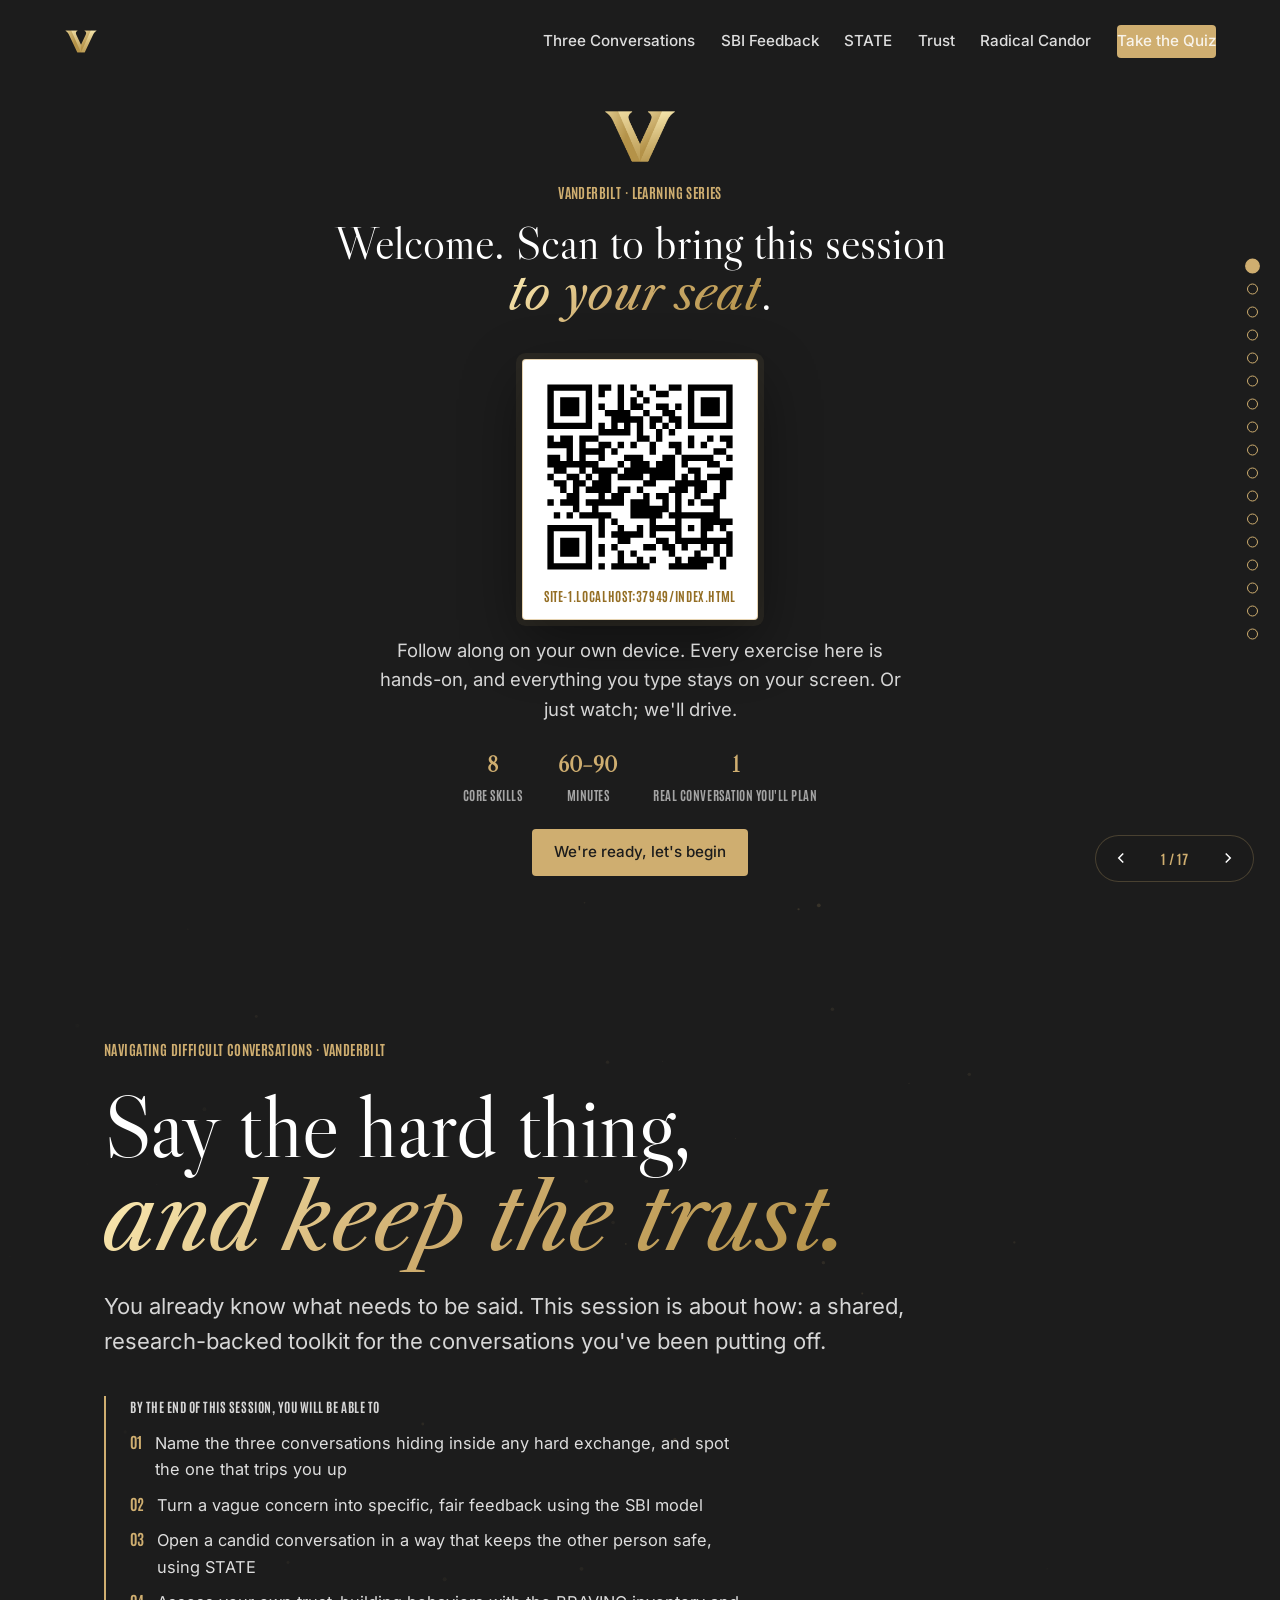
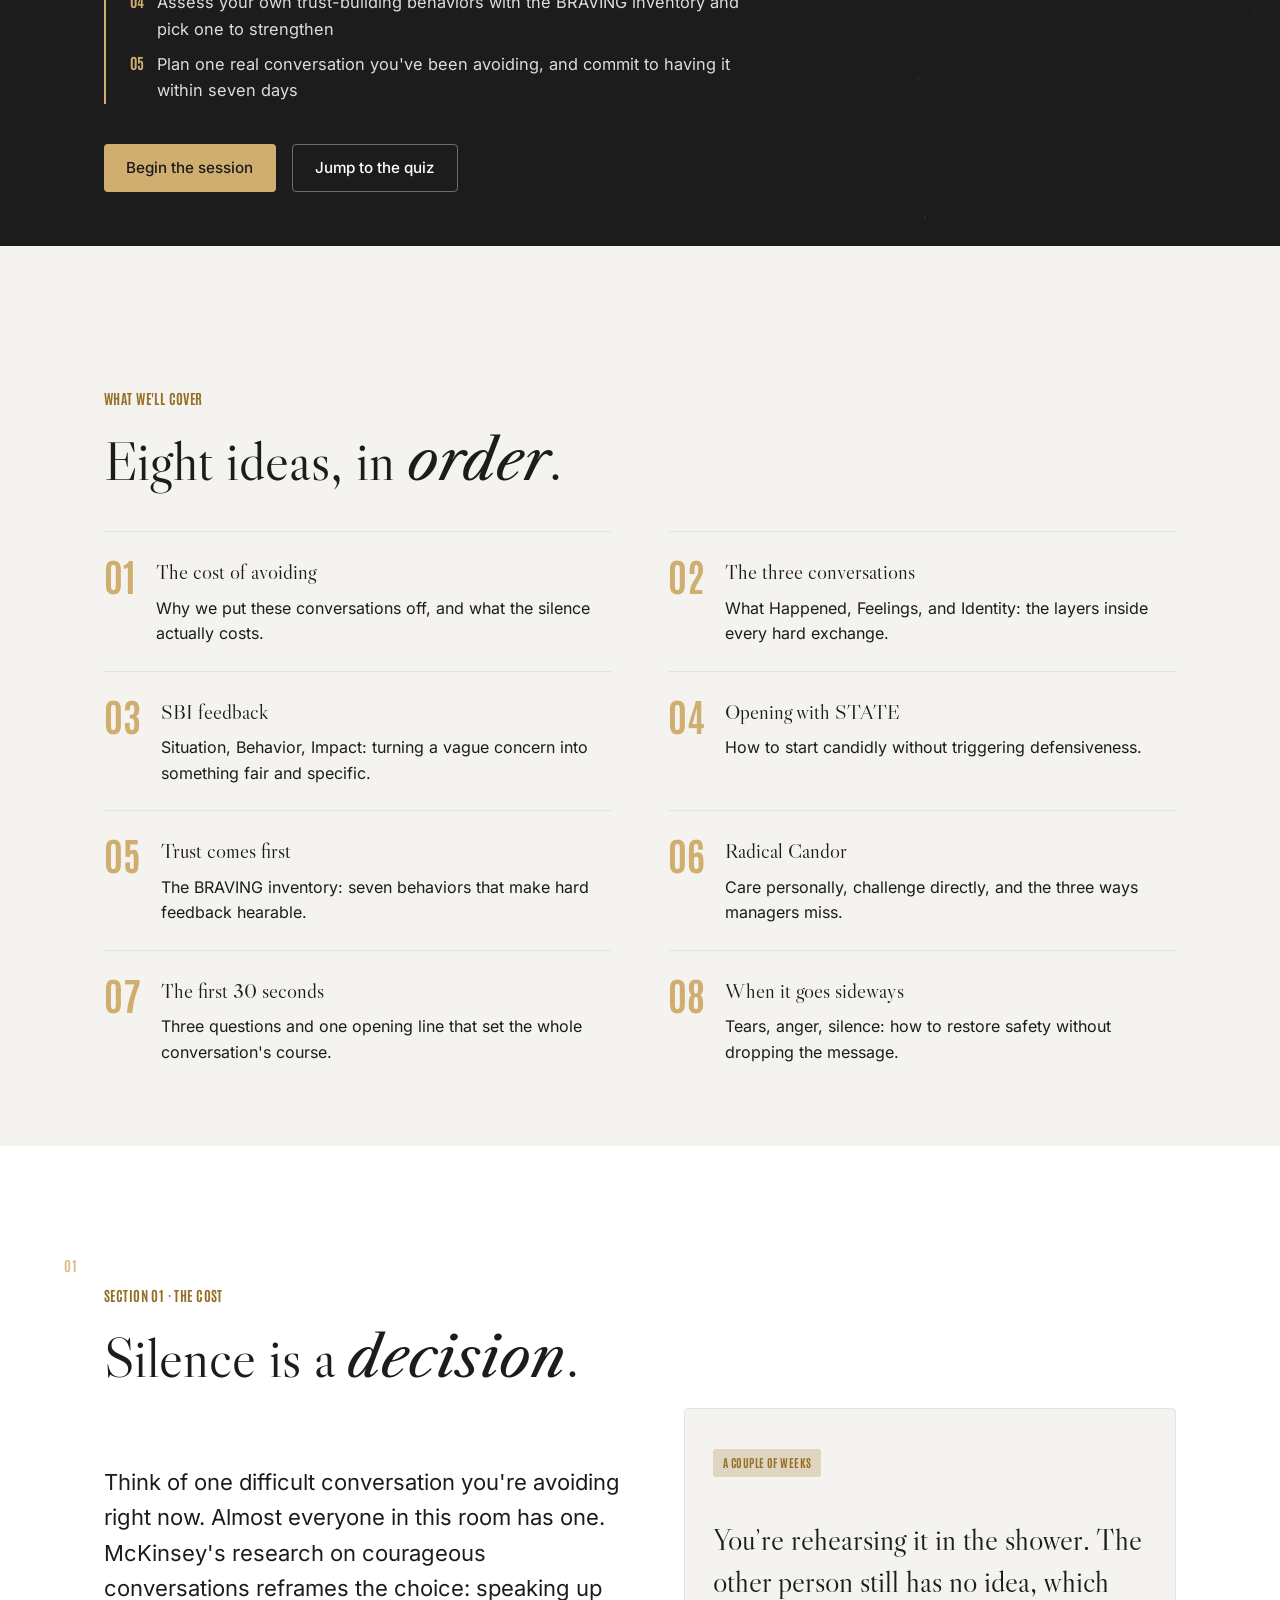
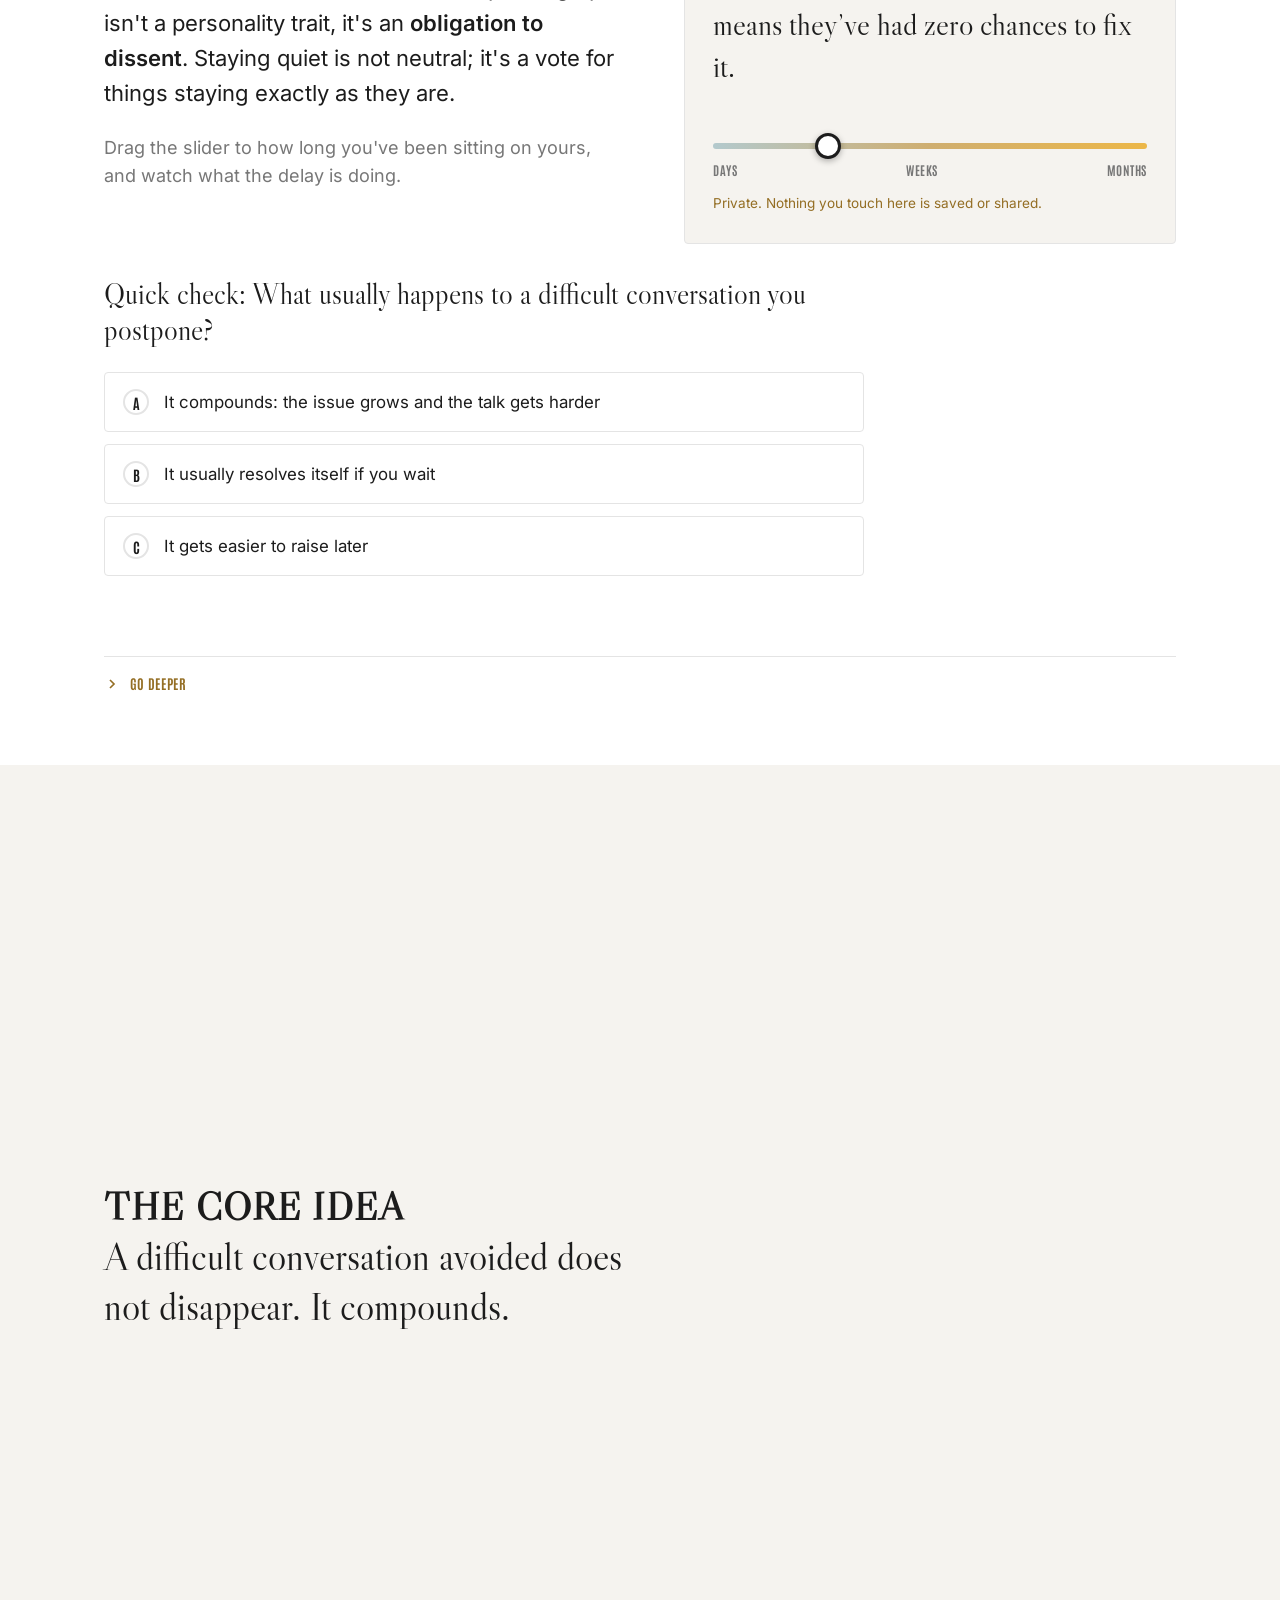
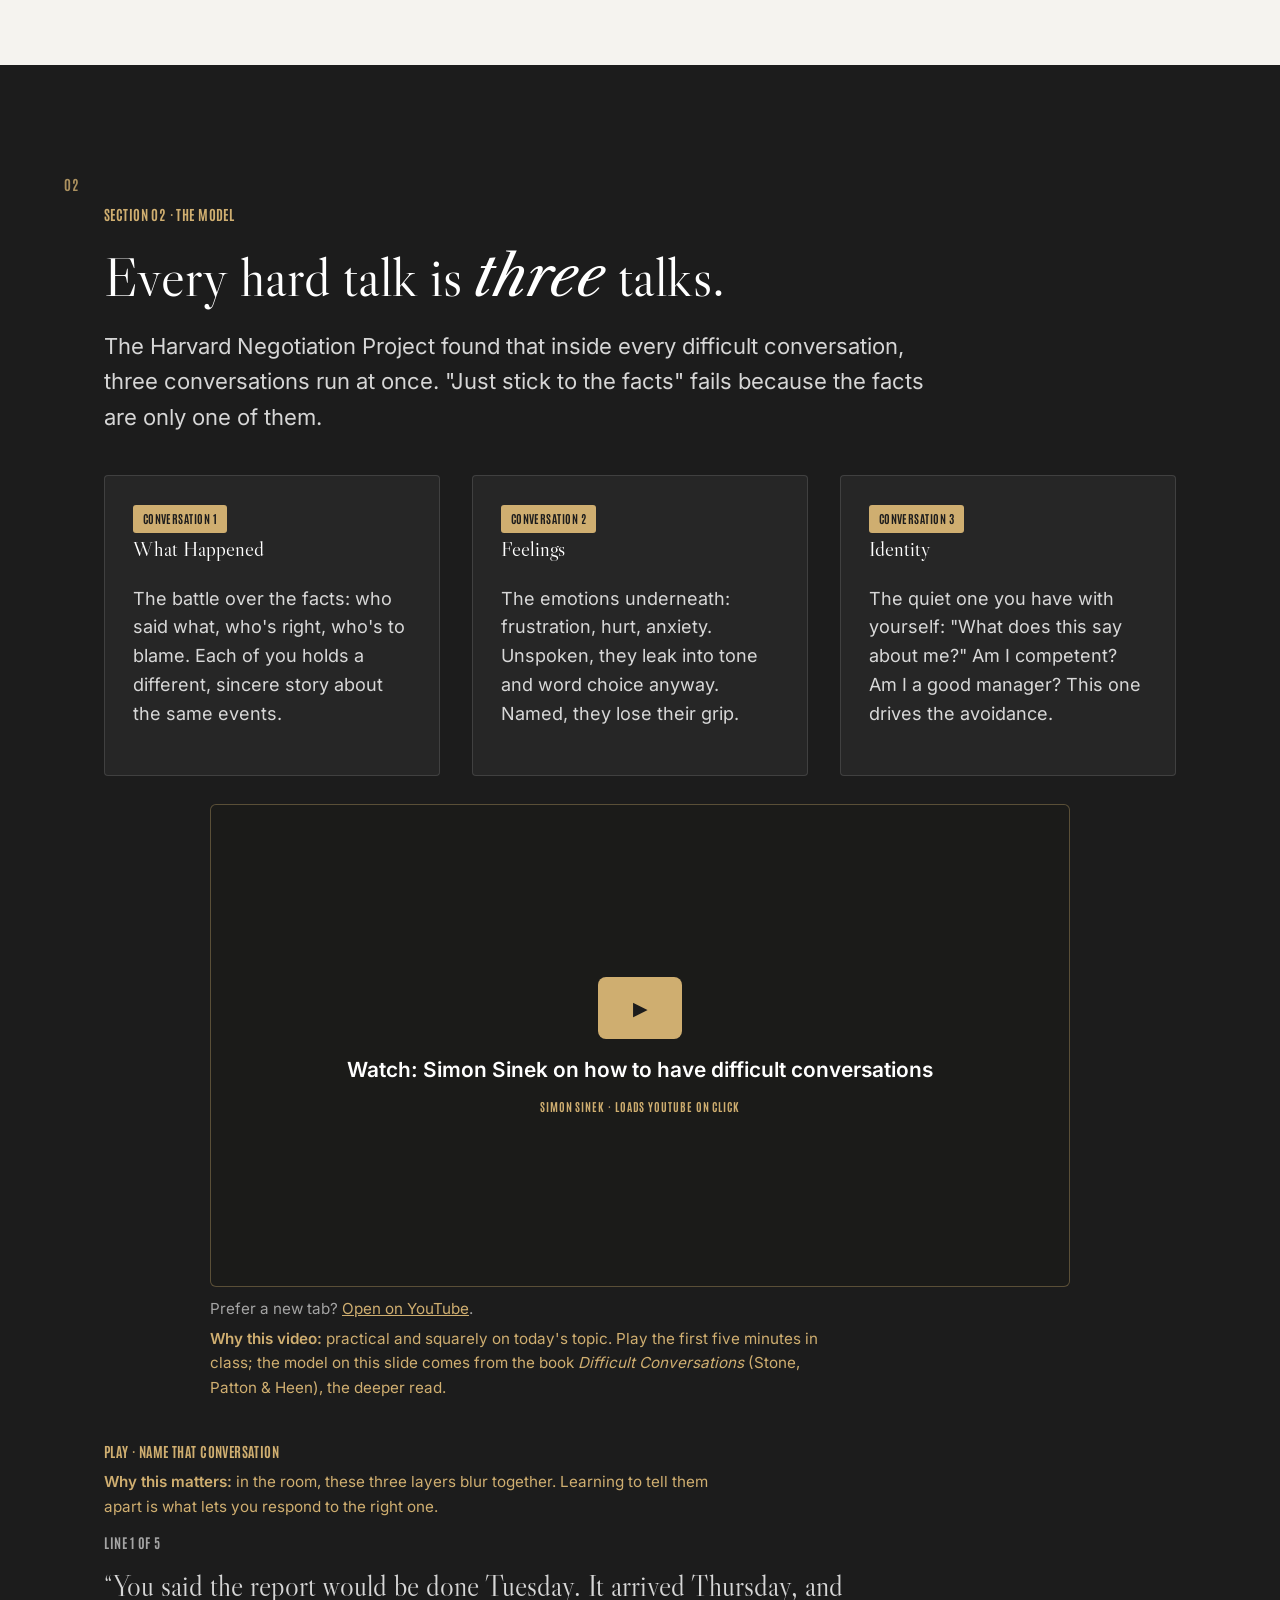
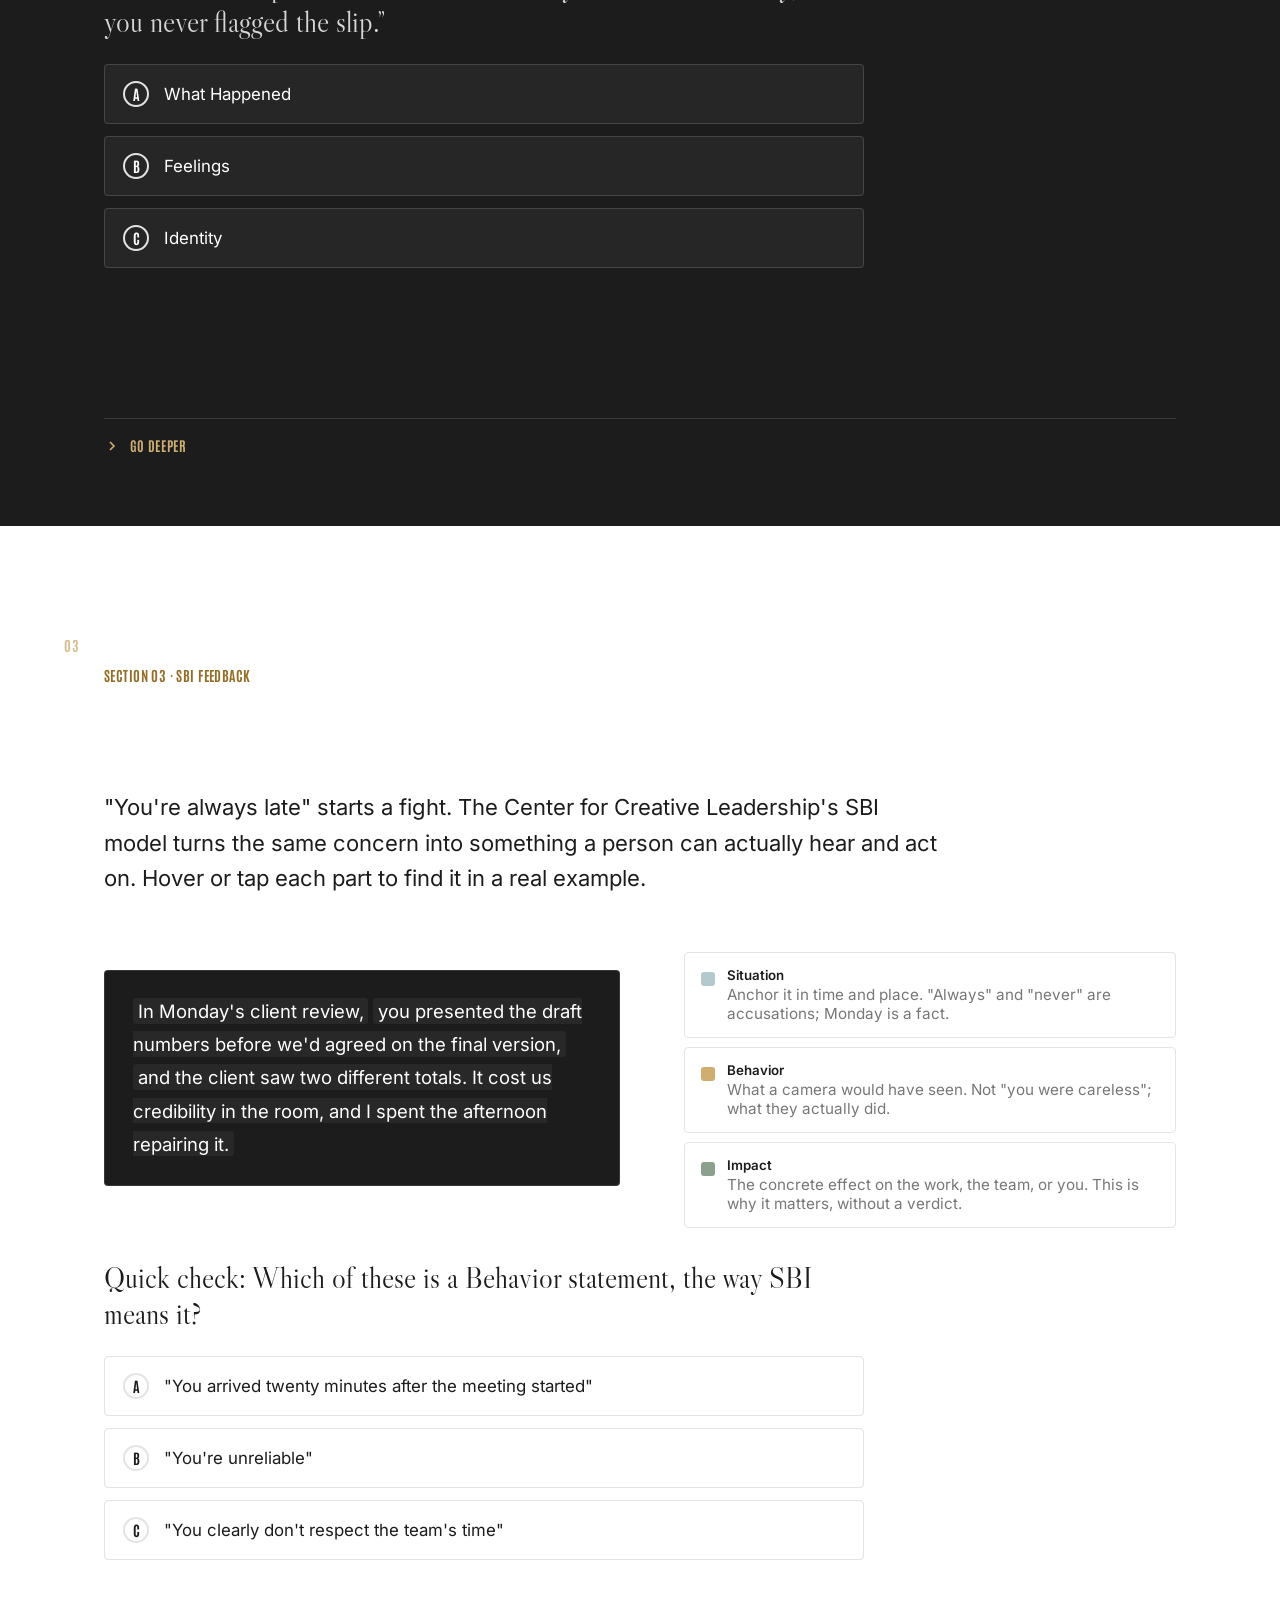
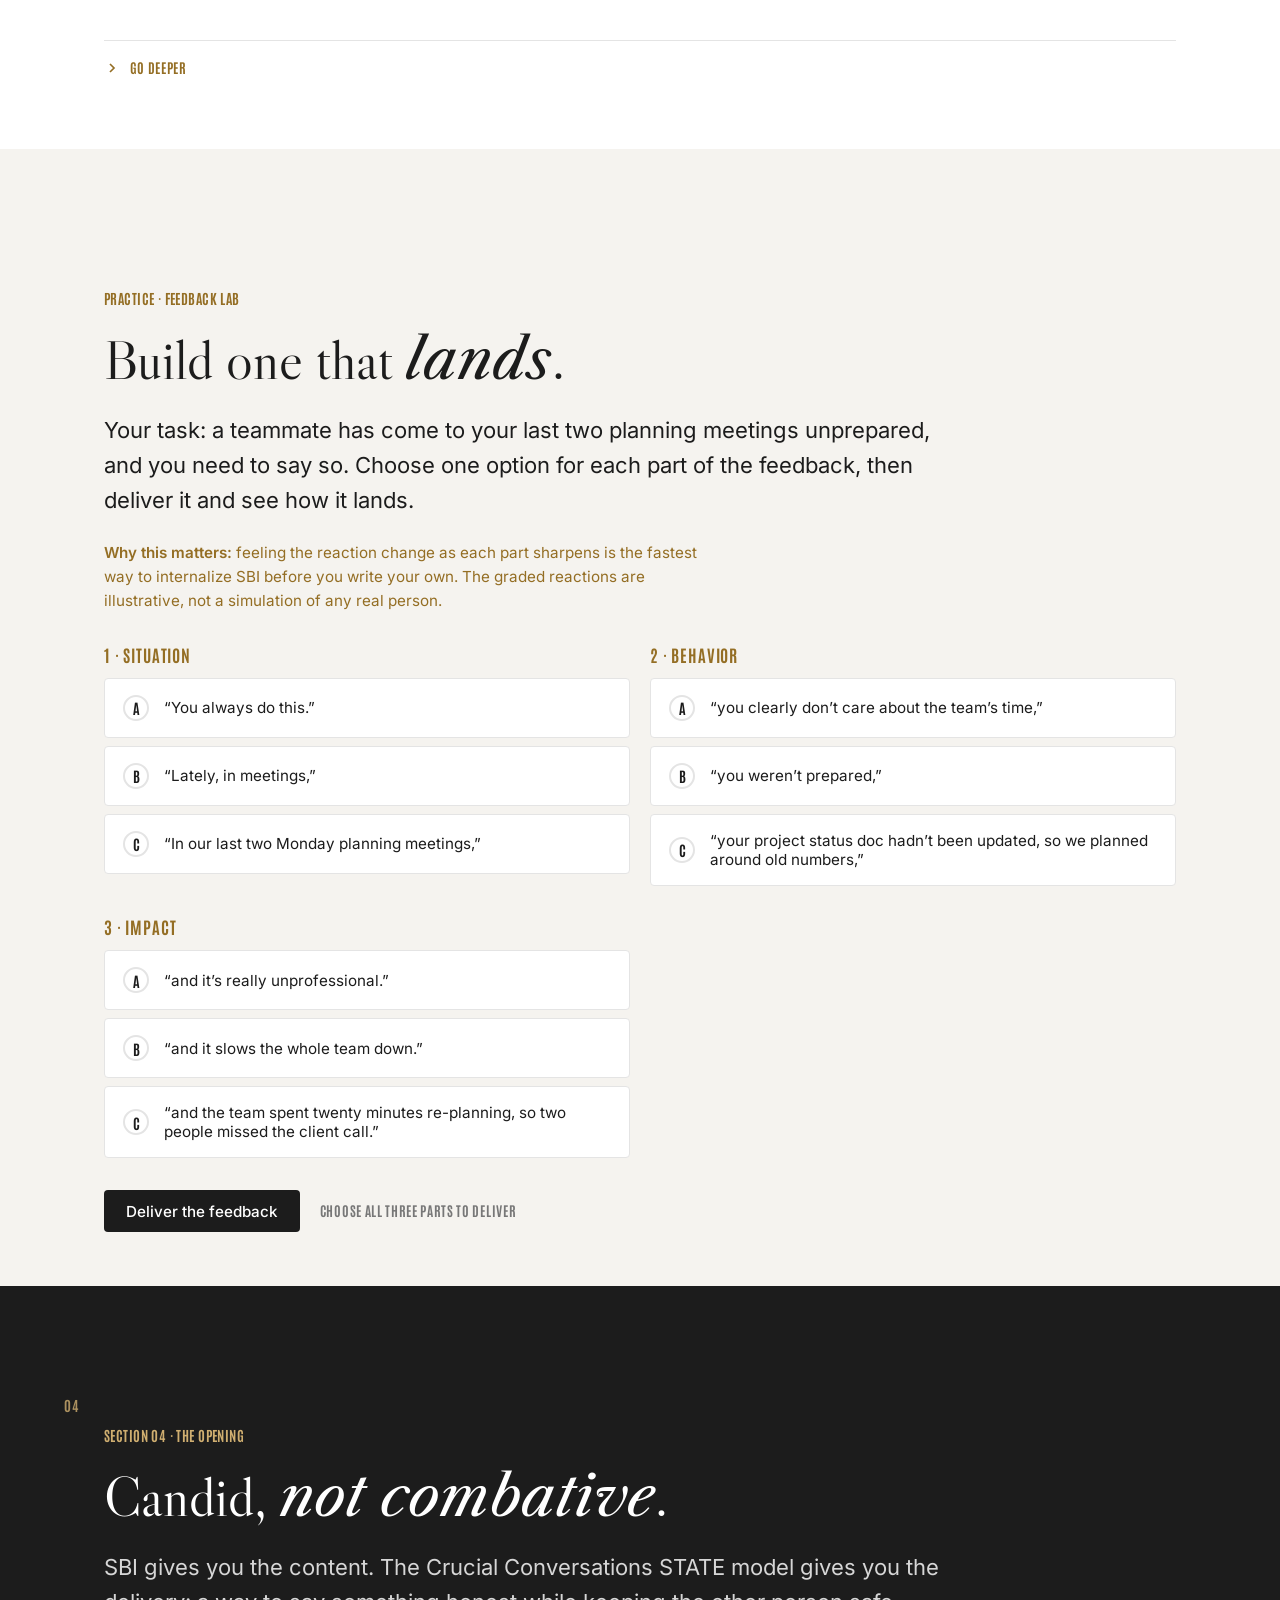
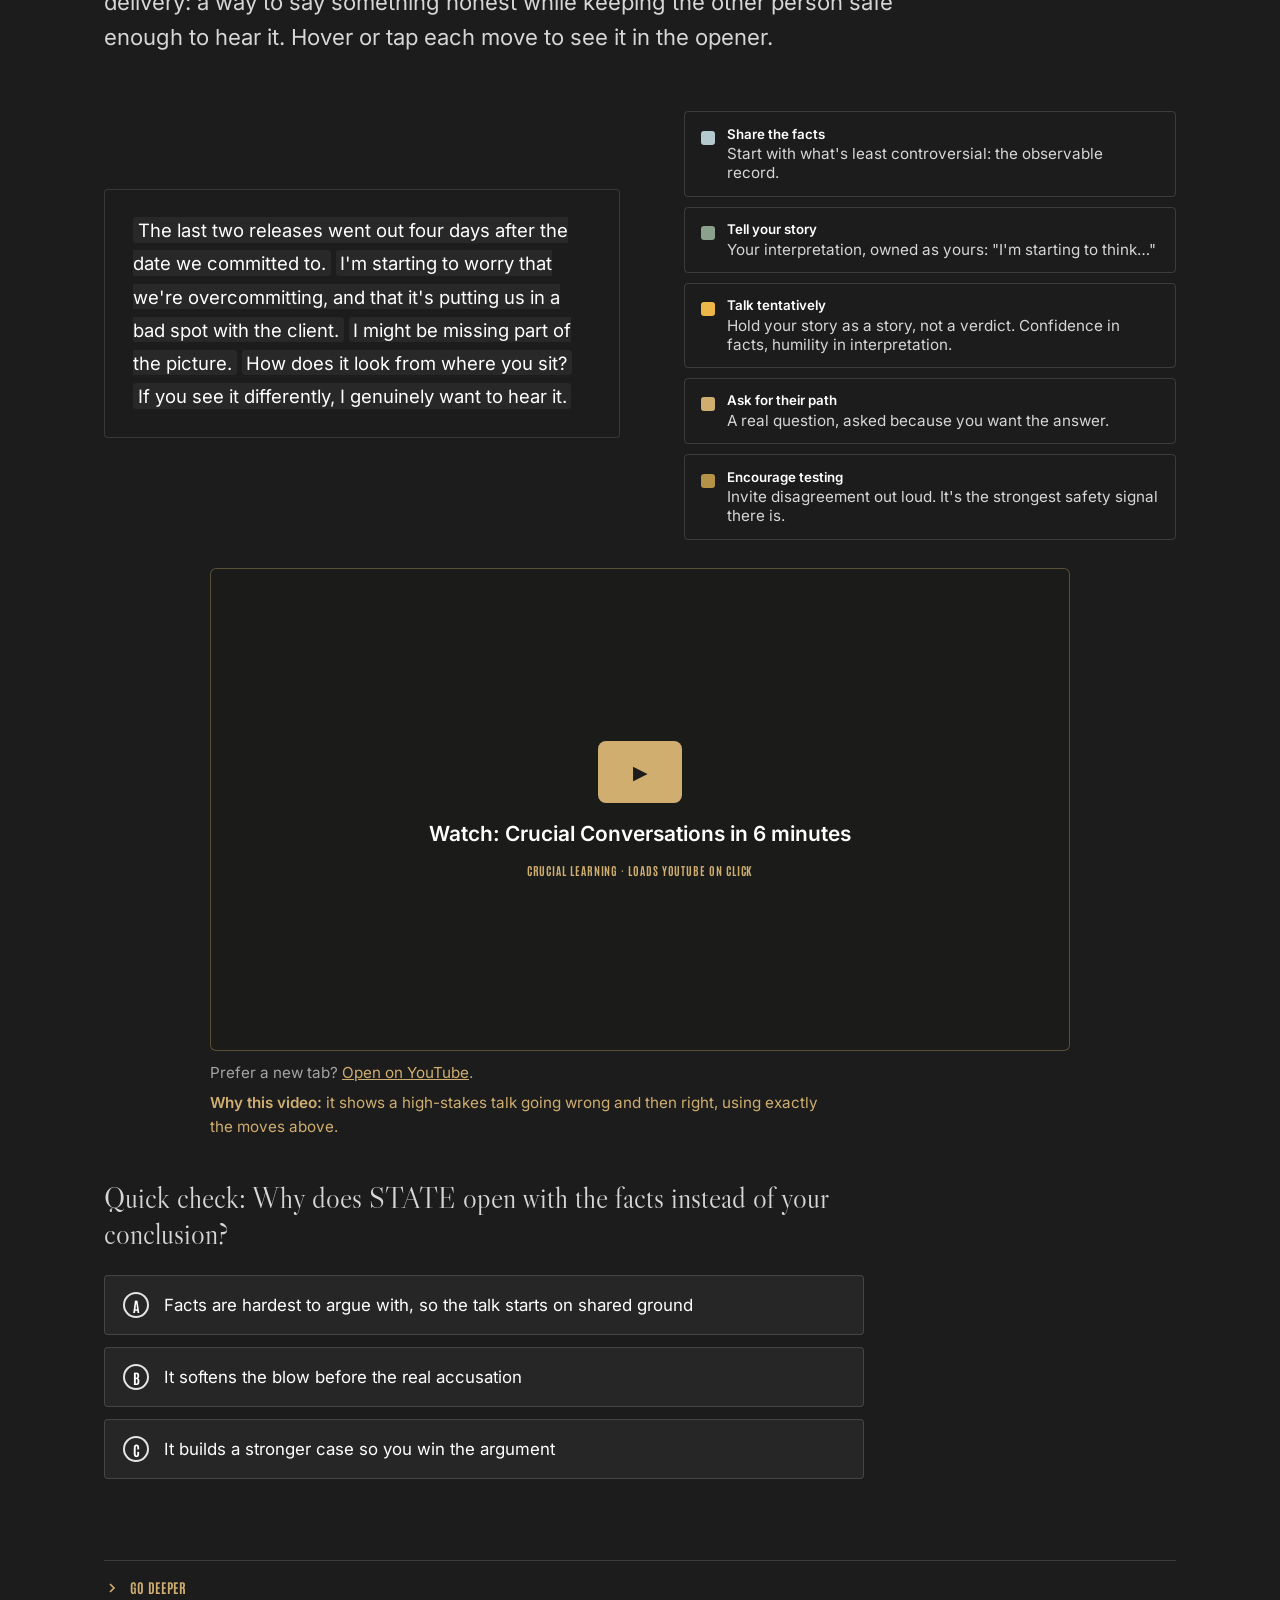
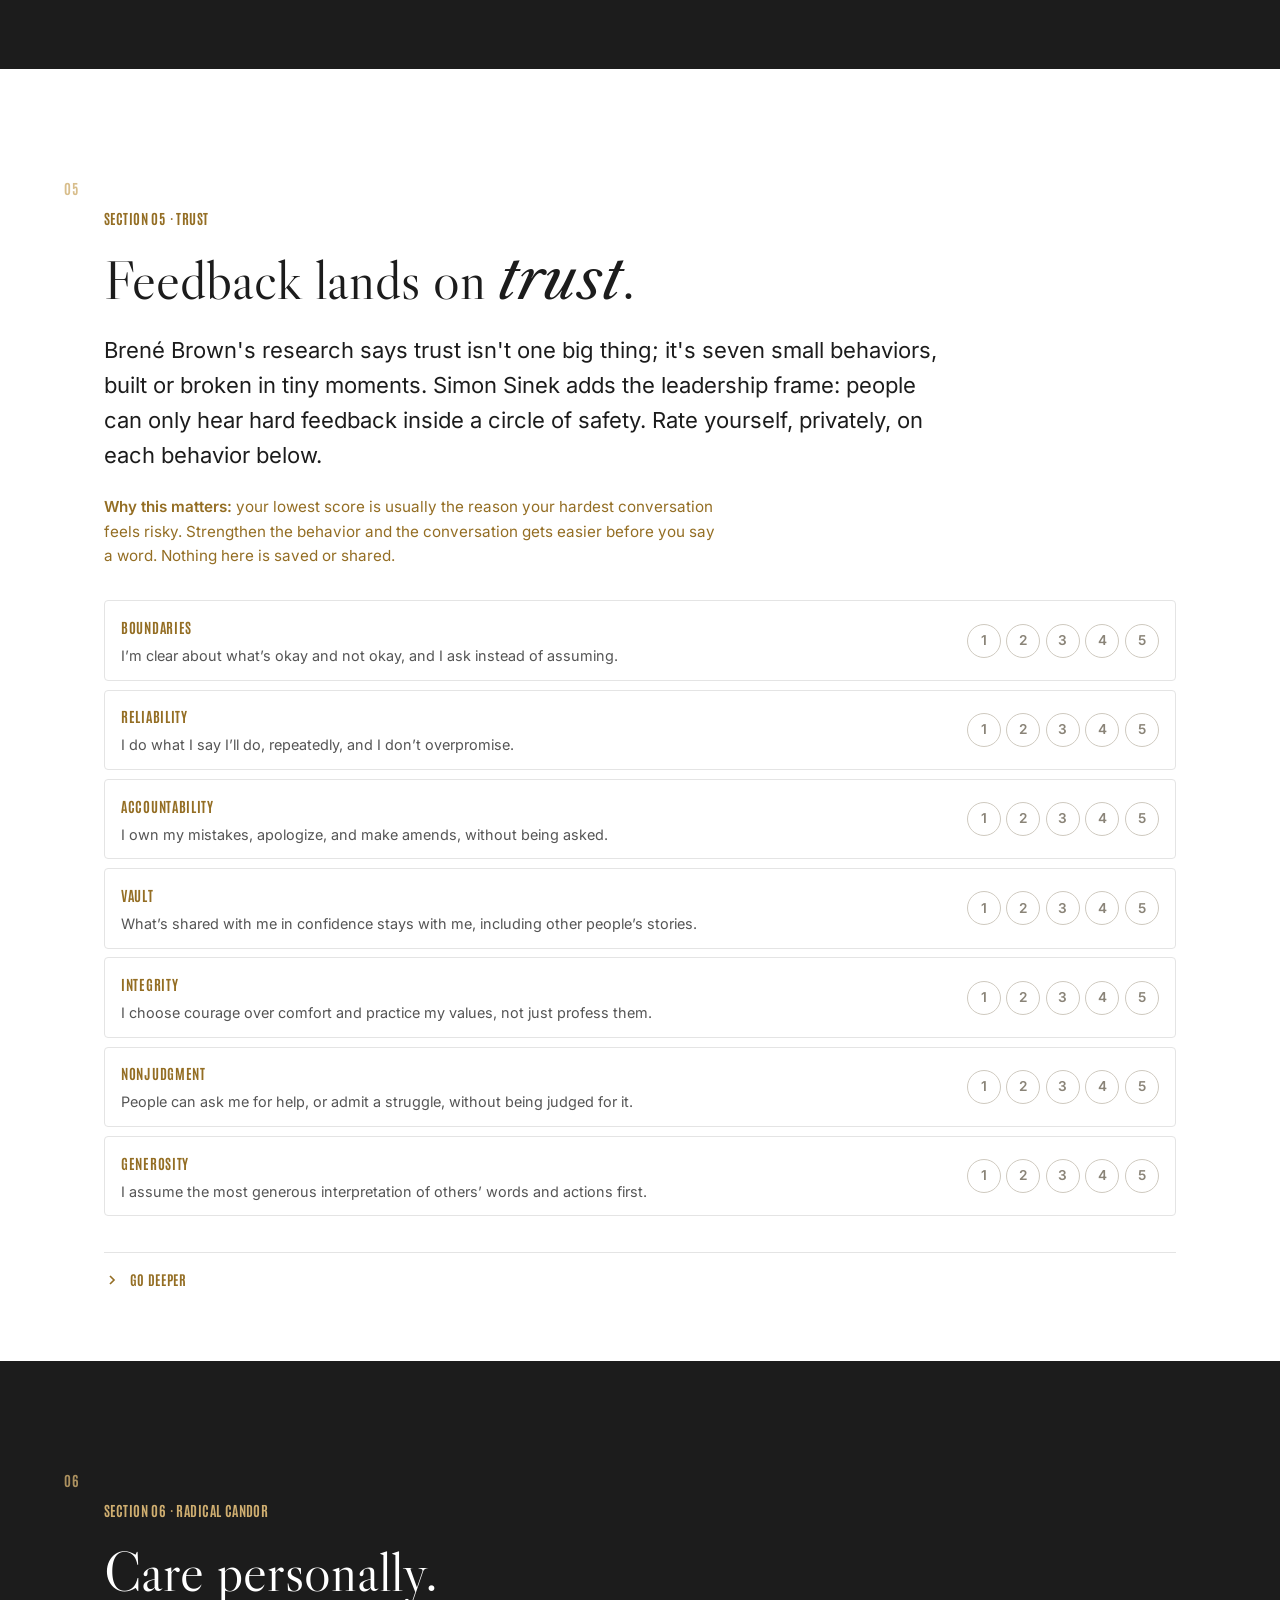
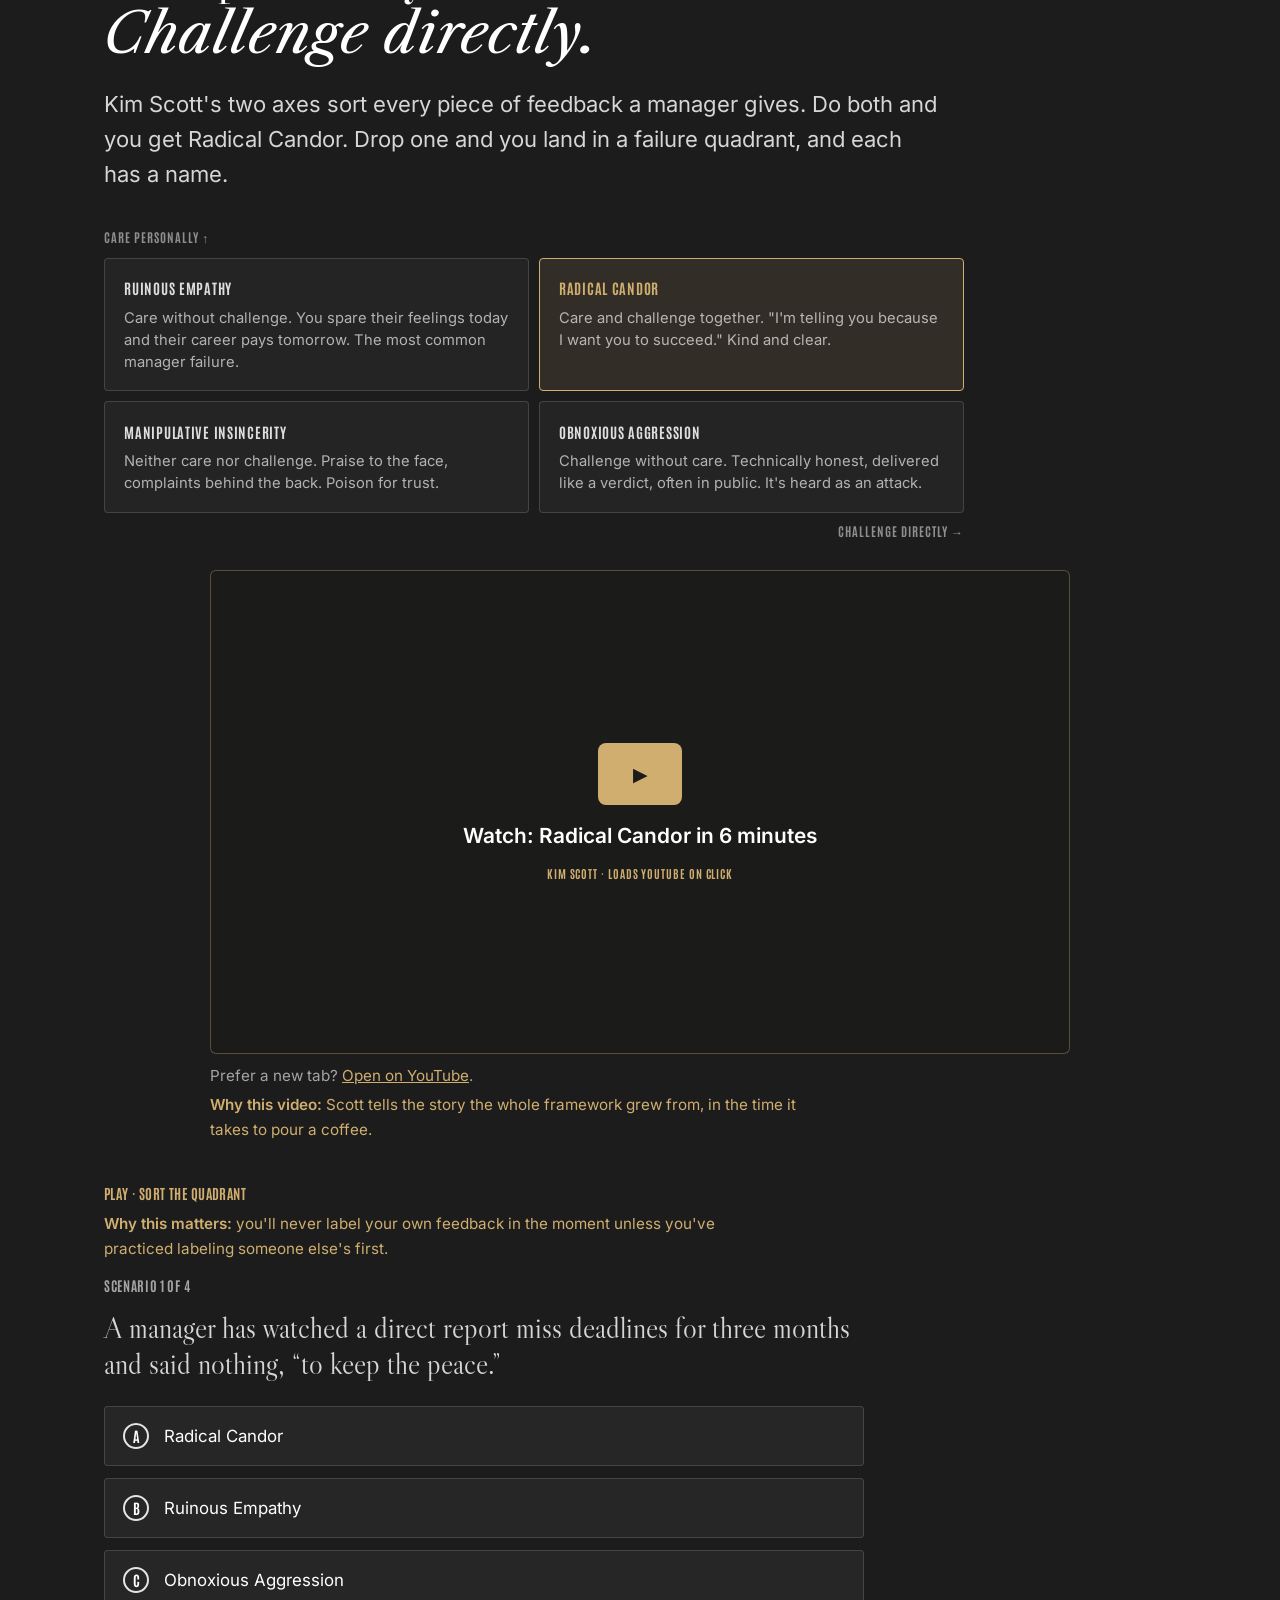
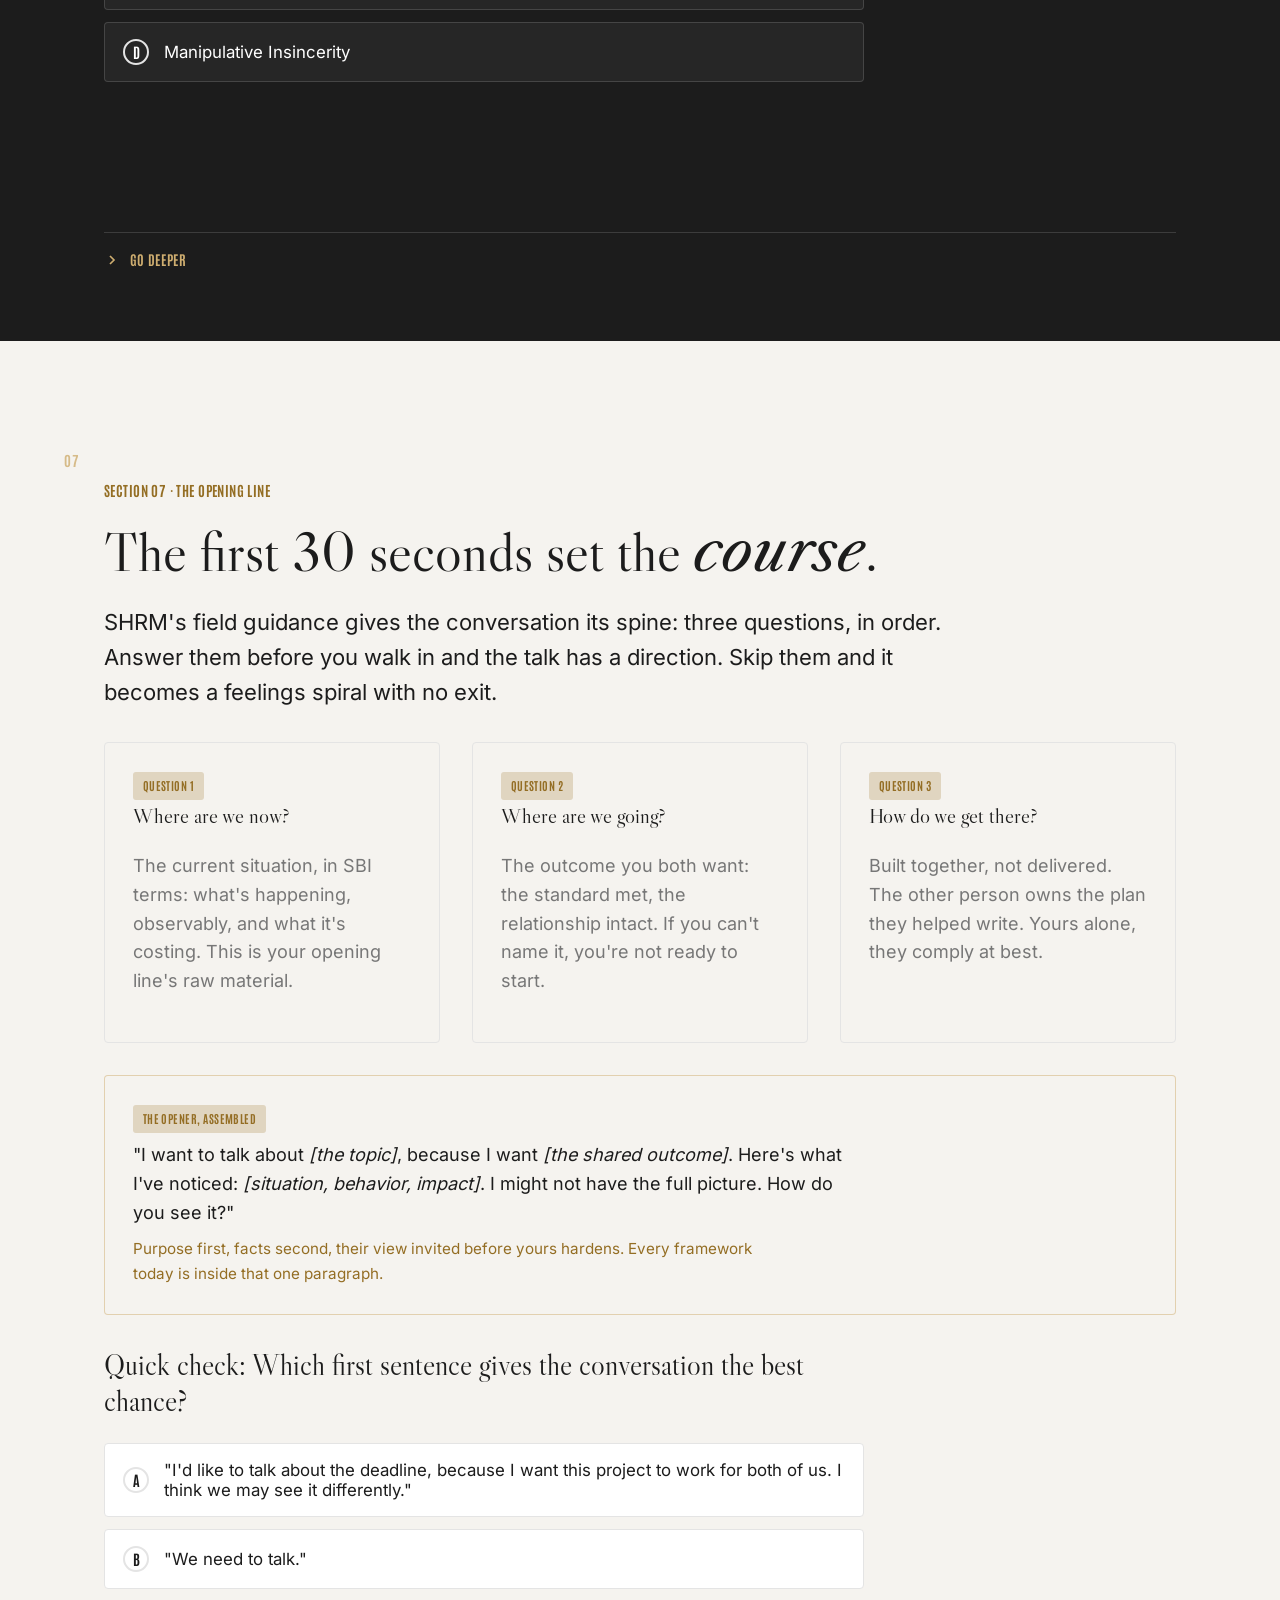
==== commit 3d0eb4d4: "Audit fixes: listening turn, L1 check, pre-work and pulse templates, worksheet - Section 08 becomes " ====
--- a/index.html
+++ b/index.html
@@ -537,6 +537,16 @@
         <p style="margin:.5rem 0 0;color:rgba(255,255,255,.85)">If safety collapses, you can pause the conversation without dropping the standard: "Let's take a break and pick this up tomorrow at 10." A paused conversation resumed is a success. An abandoned one is Ruinous Empathy with extra steps.</p>
       </div>
 
+      <div class="card" data-reveal style="margin-top:2rem;border-color:rgba(207,174,112,.5)">
+        <span class="tag">Then it's their turn · Listen like it matters</span>
+        <p style="margin:.5rem 0 0;color:rgba(255,255,255,.85)">You asked how they see it. What you do with the answer decides whether they ever answer honestly again. Three moves:</p>
+        <ol style="margin:.75rem 0 0;padding-left:1.2rem;color:rgba(255,255,255,.8);display:grid;gap:.45rem">
+          <li><b style="color:var(--vu-gold-flat)">Paraphrase before you reply.</b> "So what I'm hearing is…" Prove you heard it before you answer it.</li>
+          <li><b style="color:var(--vu-gold-flat)">Ask one real follow-up.</b> "What else should I know?" The second answer is usually the real one.</li>
+          <li><b style="color:var(--vu-gold-flat)">Acknowledge before you counter.</b> You don't have to agree to say "that makes sense from where you sit." It costs nothing and buys the rest of the conversation.</li>
+        </ol>
+      </div>
+
       <div class="quiz" data-quiz data-reveal style="margin-top:2.5rem">
         <p class="quiz__q">Quick check: They snap back, "So you're saying I'm bad at my job?" Best response?</p>
         <div class="quiz__options">
@@ -550,15 +560,16 @@
       <details class="deeper" data-reveal>
         <summary><svg class="chev" viewBox="0 0 24 24" fill="none" stroke="currentColor" stroke-width="2.5" aria-hidden="true"><polyline points="9 18 15 12 9 6"/></svg> Go deeper</summary>
         <div class="deeper__body">
-          <div><h4>In practice</h4><p>Simon Sinek's framing is the one to carry out of the room: your job in the hard moment is to keep the person inside the circle of safety while the problem stands outside it. "You and me against the problem" survives tears, anger, and silence. "Me against you" survives nothing. When you feel the conversation becoming a contest, that's your cue to say the purpose out loud again: "I'm raising this because I want you to succeed here." The Sinek video from Section 02 covers this frame; it's worth a full watch this week.</p></div>
-          <div class="deeper__ask"><h4><span class="mode">As a group</span> · 4 min</h4>
-          <p class="why"><b>Why this matters:</b> You can't improvise a contrast statement mid-adrenaline. Managers who have one drafted use it; managers who don't, escalate.</p>
+          <div><h4>In practice</h4><p>Simon Sinek's framing is the one to carry out of the room: your job in the hard moment is to keep the person inside the circle of safety while the problem stands outside it. "You and me against the problem" survives tears, anger, and silence. "Me against you" survives nothing. And the whole meeting has an arc; ATD's CLEAR model names it: <b>Connect</b> (purpose first), <b>Listen</b> (the moves above), <b>Explain</b> (your SBI), <b>Act</b> (build the plan together), <b>Review</b> (agree what happens next and when you'll check in). Most managers over-invest in Explain and skip Listen and Review.</p></div>
+          <div class="deeper__ask"><h4><span class="mode">As a group</span> · 6 min</h4>
+          <p class="why"><b>Why this matters:</b> You can't improvise a contrast statement mid-adrenaline, and you can't fake listening. Both get one rep here, while it's cheap.</p>
           <ol class="steps">
             <li>For your Section 01 conversation, predict the most likely hard reaction: tears, anger, or silence.</li>
-            <li>Draft your contrast statement: "I don't mean ___. I do mean ___."</li>
-            <li>Say it to a partner. Ask: does it sound like safety, or like a lawyer's disclaimer?</li>
+            <li>Draft your contrast statement: "I don't mean ___. I do mean ___." Say it to a partner: safety, or lawyer's disclaimer?</li>
+            <li>Now the listening rep: partner talks for 60 seconds about a mild work frustration of their own.</li>
+            <li>You may respond ONLY with a paraphrase and one follow-up question. No advice, no rebuttal. Then swap.</li>
           </ol>
-          <p class="why" style="margin-top:.6rem"><b>Flying solo?</b> Draft the contrast statement and add it to your conversation note. You now have an opener and a recovery line.</p></div>
+          <p class="why" style="margin-top:.6rem"><b>Flying solo?</b> Draft the contrast statement, then write the paraphrase opener you'll use: "So what I'm hearing is ___." You now have an opener, a recovery line, and a listening plan.</p></div>
         </div>
       </details>
     </div>
@@ -652,6 +663,8 @@
         <button class="flip" data-reveal aria-label="Feedforward, flip for definition"><div class="flip__inner"><div class="flip__face flip__front"><span class="hint">Term</span><h3>Feedforward</h3></div><div class="flip__face flip__back"><span class="hint">Definition</span><p>Spending the conversation on what would make the future work instead of relitigating the past. Two minutes on then; the rest on next.</p></div></div></button>
         <button class="flip" data-reveal aria-label="Circle of Safety, flip for definition"><div class="flip__inner"><div class="flip__face flip__front"><span class="hint">Term</span><h3>Circle of Safety</h3></div><div class="flip__face flip__back"><span class="hint">Definition</span><p>Sinek's frame: people hear hard things only when they feel safe. Keep the person inside the circle; put the problem outside it.</p></div></div></button>
         <button class="flip" data-reveal aria-label="Obligation to dissent, flip for definition"><div class="flip__inner"><div class="flip__face flip__front"><span class="hint">Term</span><h3>Obligation to Dissent</h3></div><div class="flip__face flip__back"><span class="hint">Definition</span><p>McKinsey's reframe: speaking up about problems isn't bravery, it's part of the job. Silence is a choice with costs.</p></div></div></button>
+        <button class="flip" data-reveal aria-label="O F N R, flip for definition"><div class="flip__inner"><div class="flip__face flip__front"><span class="hint">Term</span><h3>OFNR</h3></div><div class="flip__face flip__back"><span class="hint">Definition</span><p>Nonviolent Communication's four steps: Observation, Feeling, Need, Request. A cousin of SBI that adds the ask: "would you be willing to…?"</p></div></div></button>
+        <button class="flip" data-reveal aria-label="CLEAR, flip for definition"><div class="flip__inner"><div class="flip__face flip__front"><span class="hint">Term</span><h3>CLEAR</h3></div><div class="flip__face flip__back"><span class="hint">Definition</span><p>ATD's arc for the whole meeting: Connect, Listen, Explain, Act, Review. Most managers over-invest in Explain and skip Listen and Review.</p></div></div></button>
       </div>
     </div>
   </section>
@@ -703,6 +716,7 @@
           <li><a href="#s-recap">Knowledge Check</a></li>
           <li><a href="#s-plan">My Conversation Plan</a></li>
           <li><a href="#s-close">Your Next Step</a></li>
+          <li><a href="https://me5231979.github.io/Course_Library/">Course Library</a></li>
           <li><a href="#top">Start Over</a></li>
         </ul>
       </div>
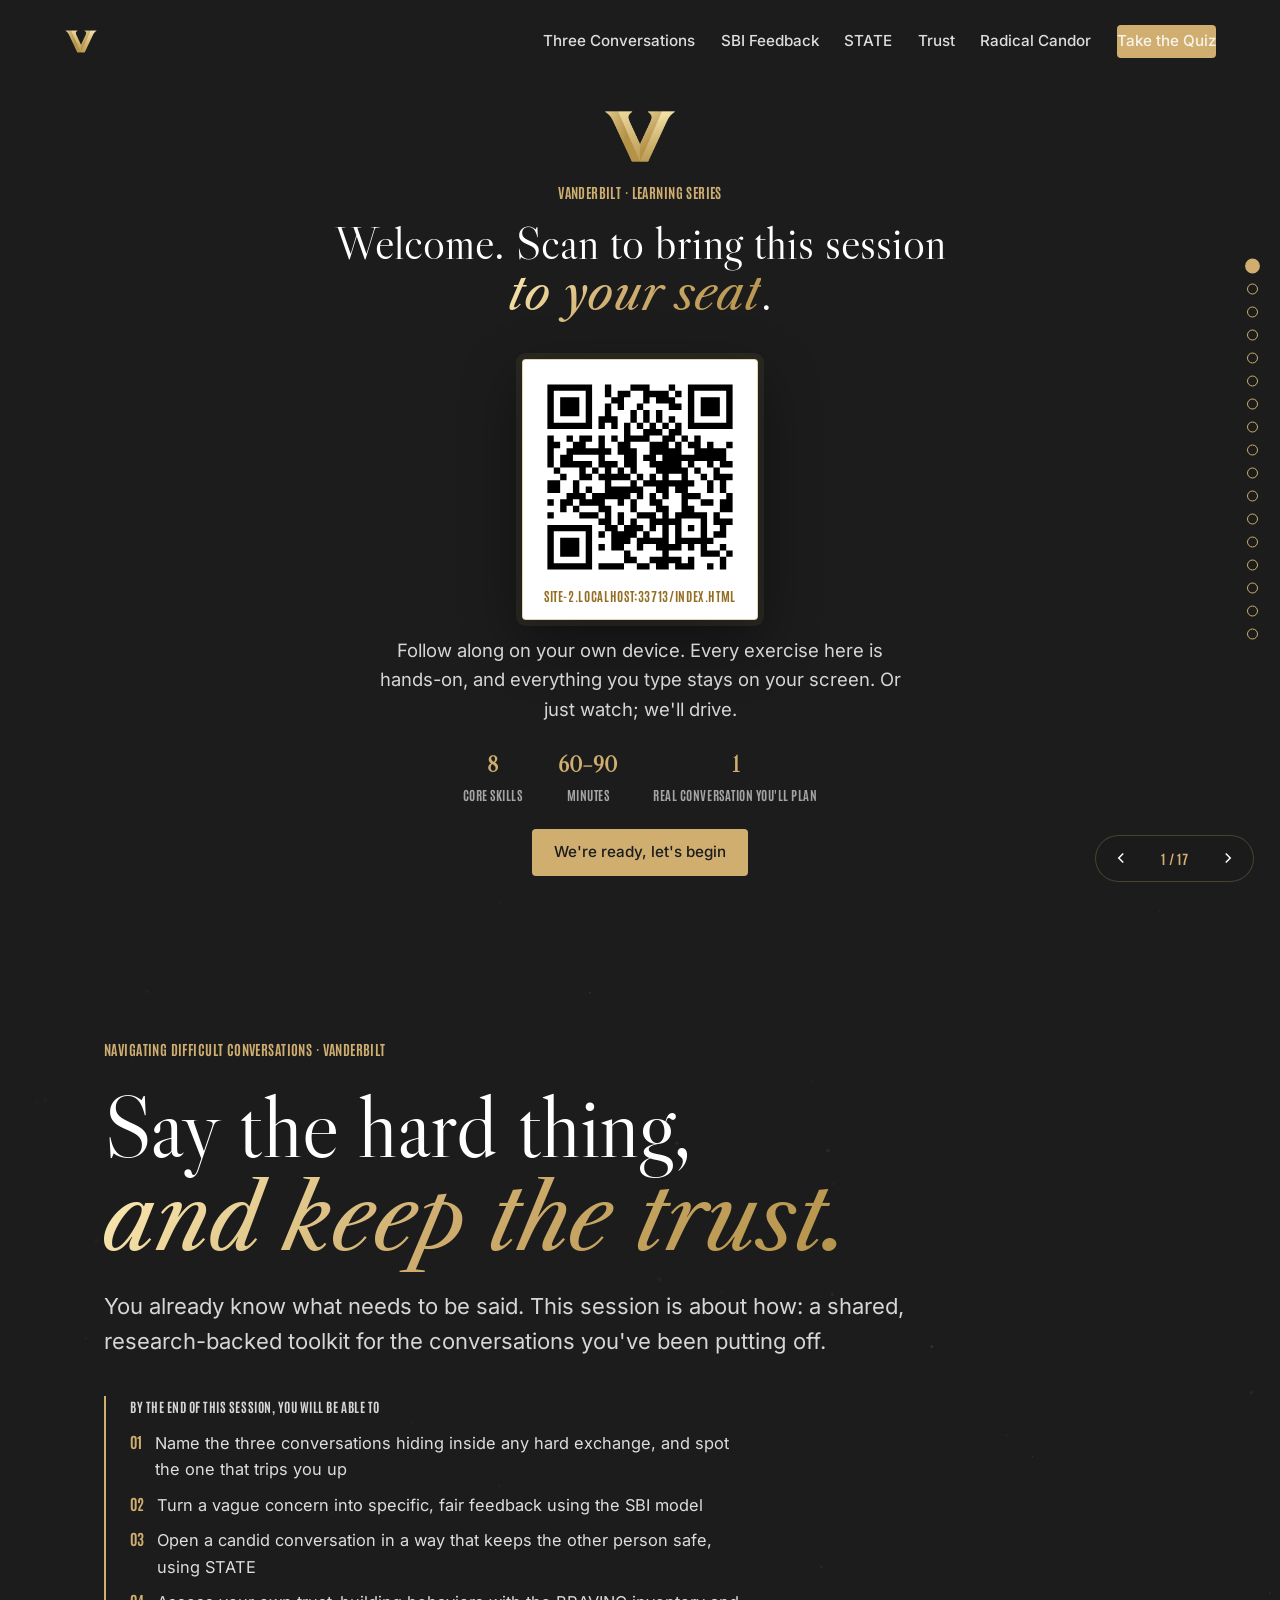
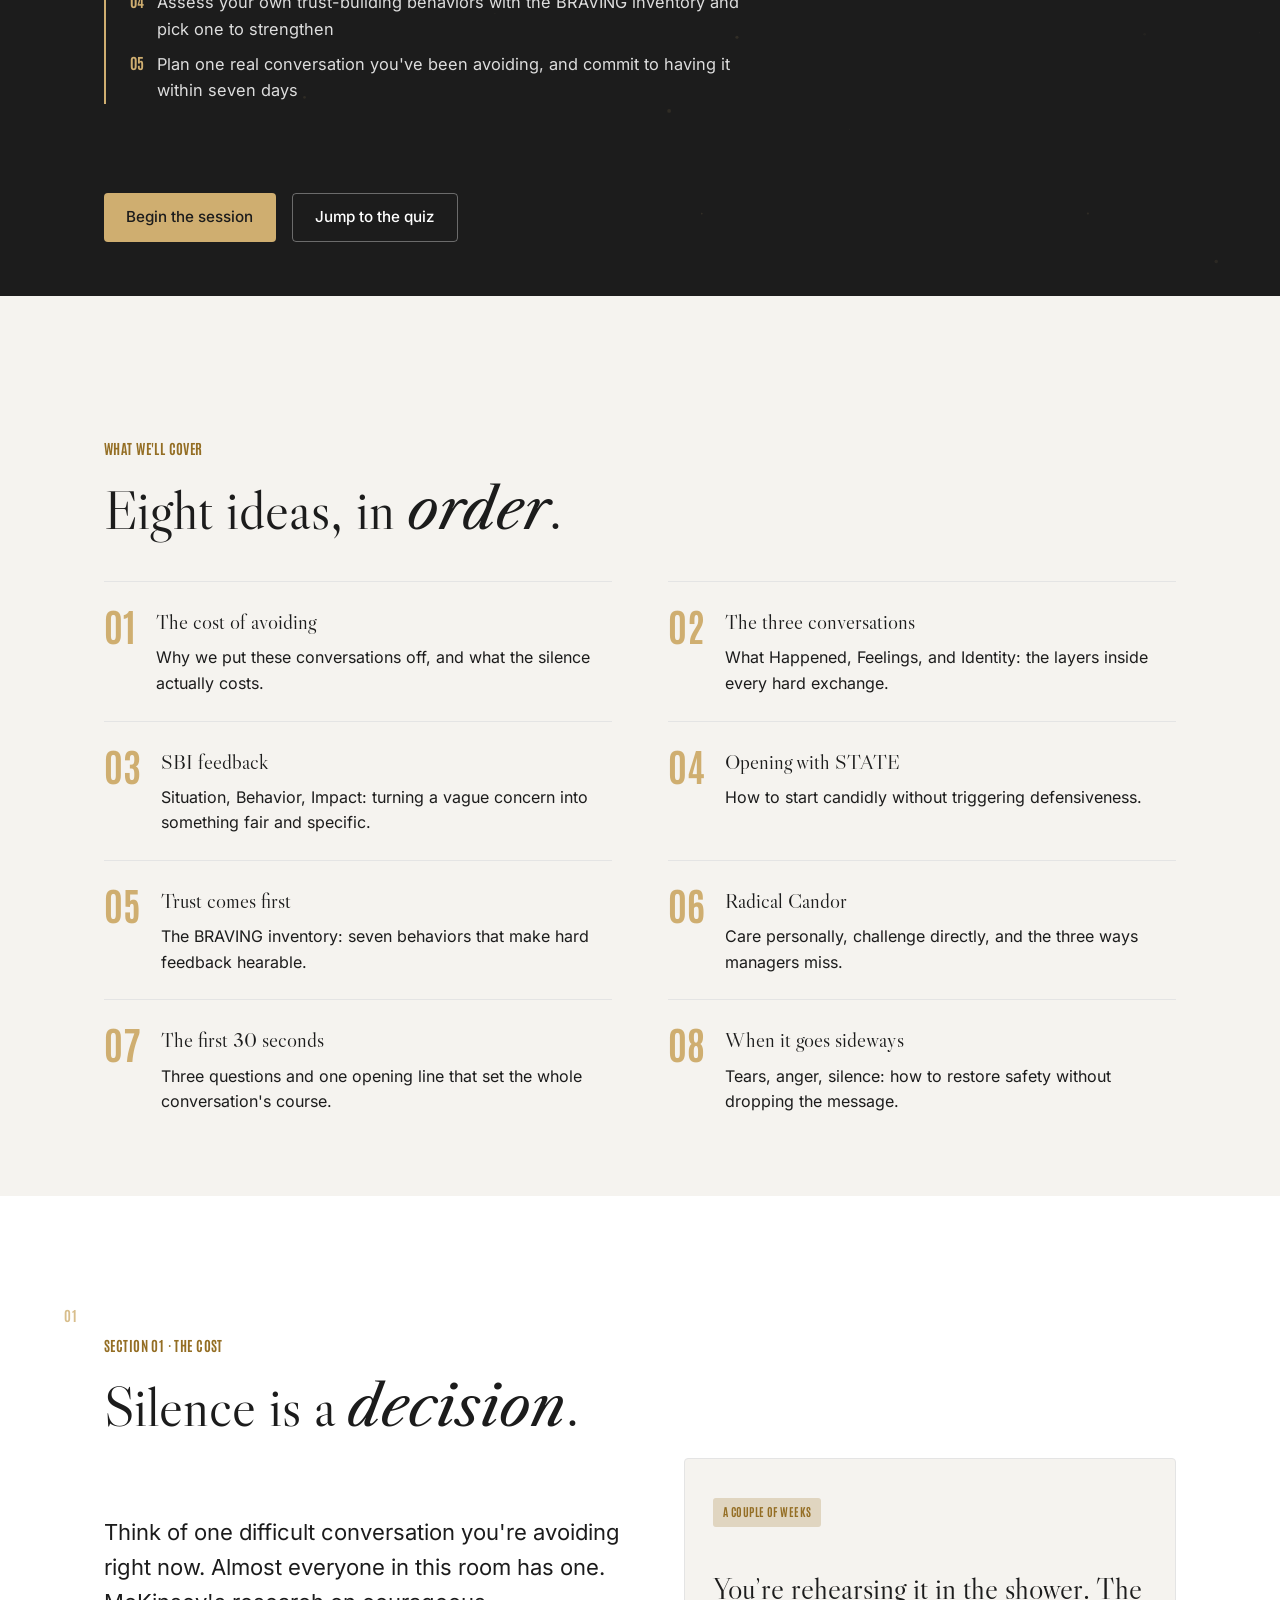
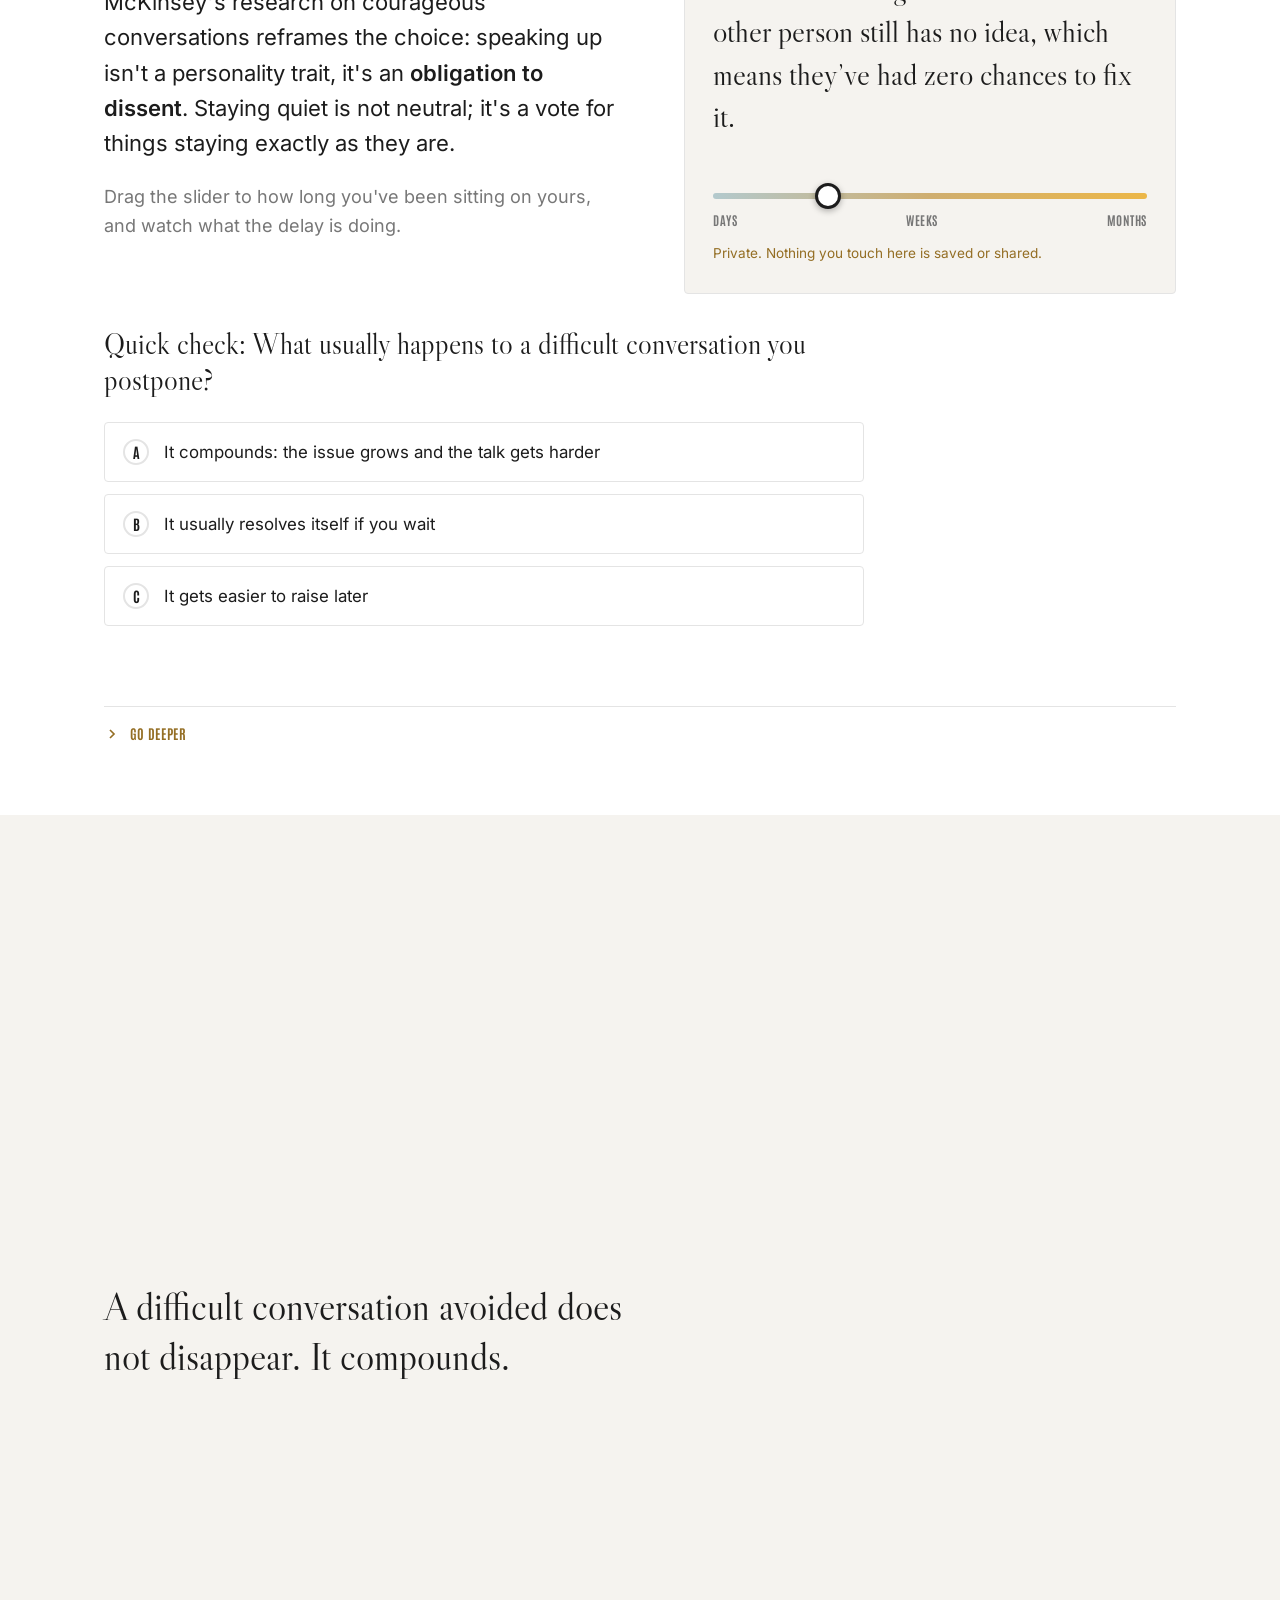
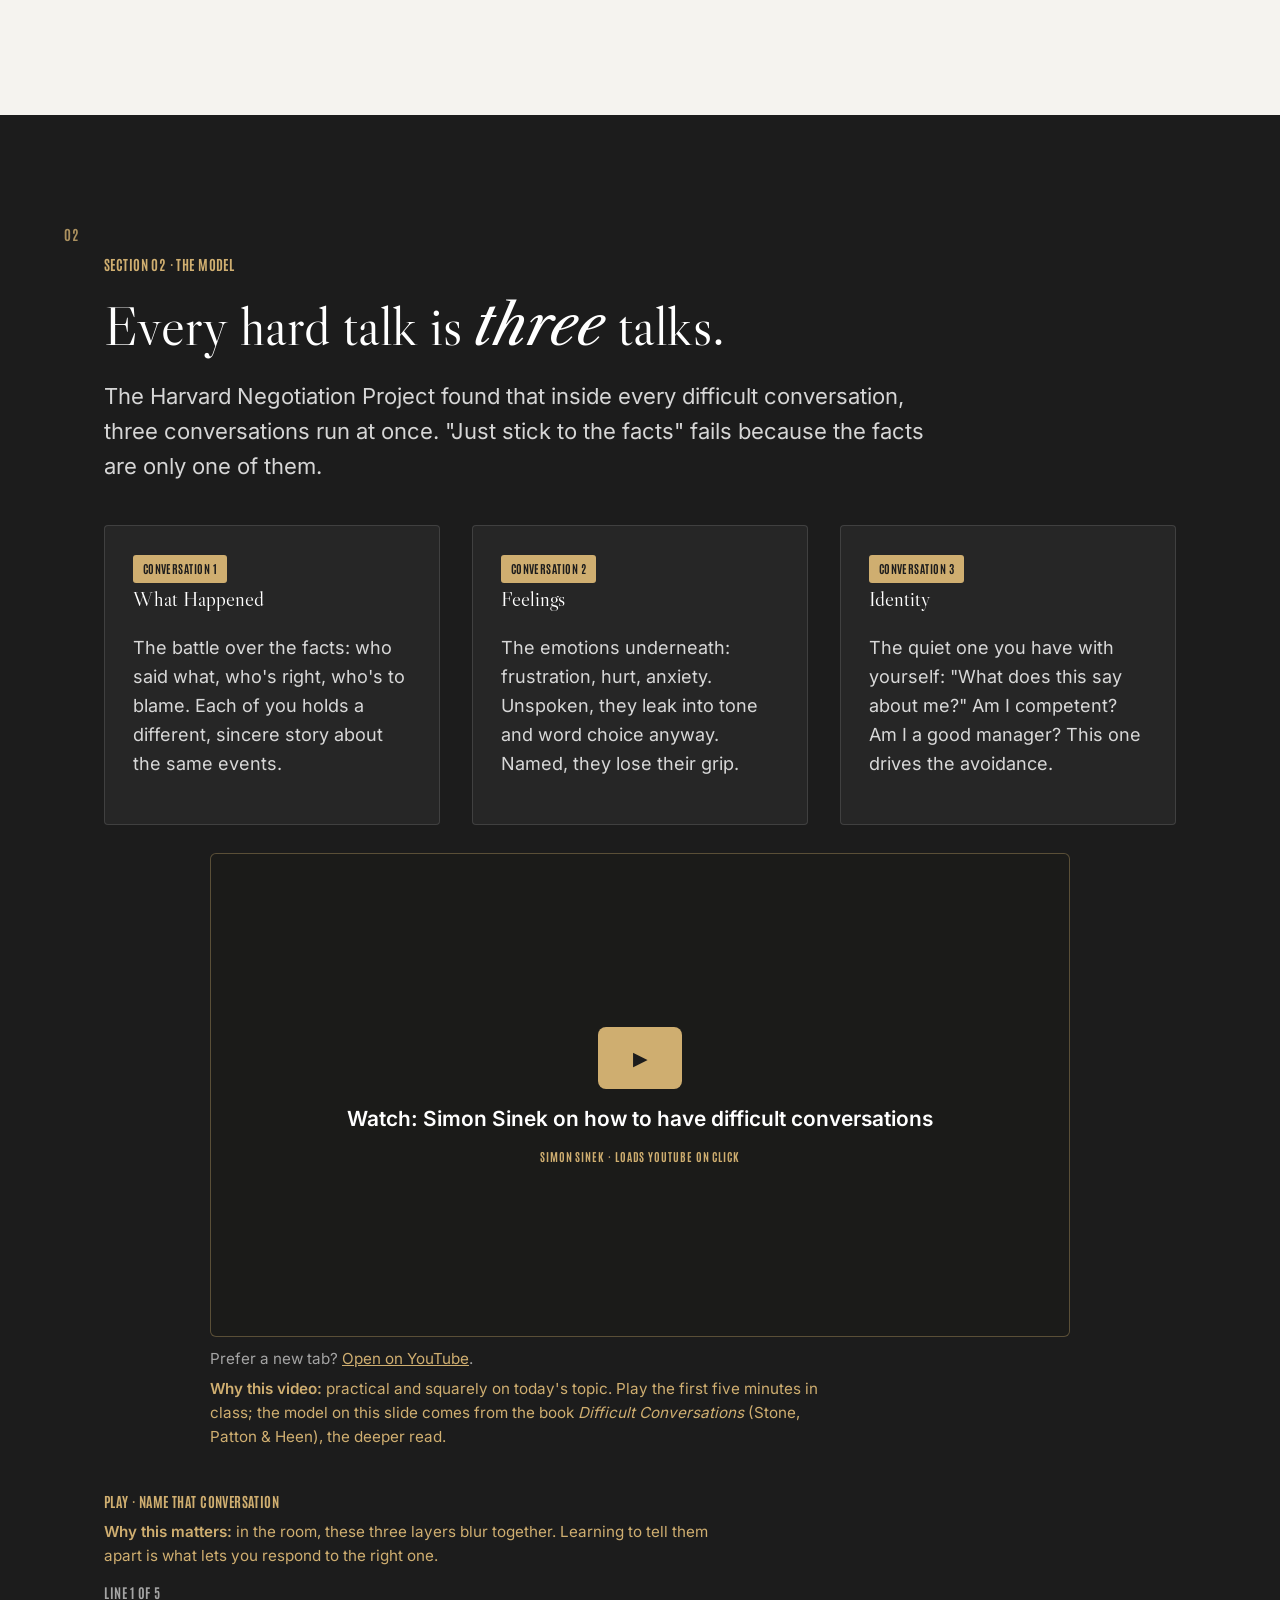
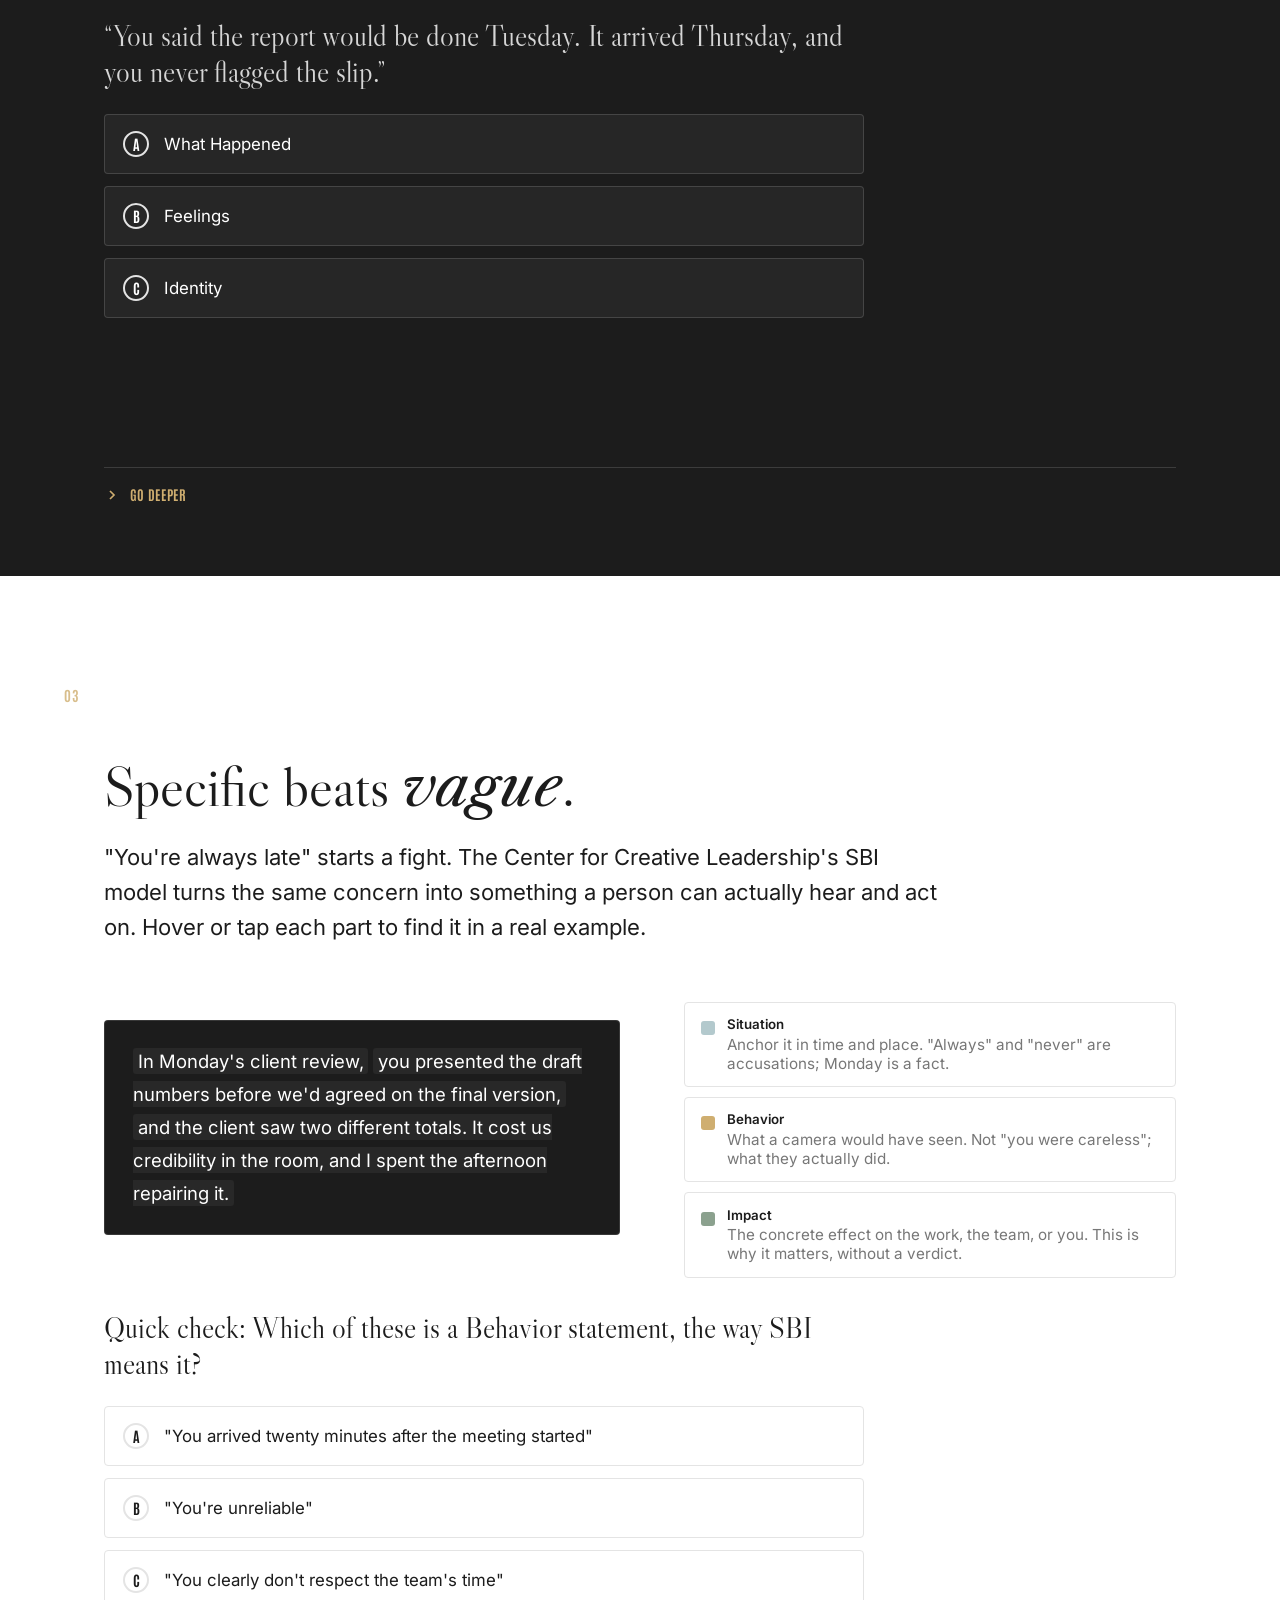
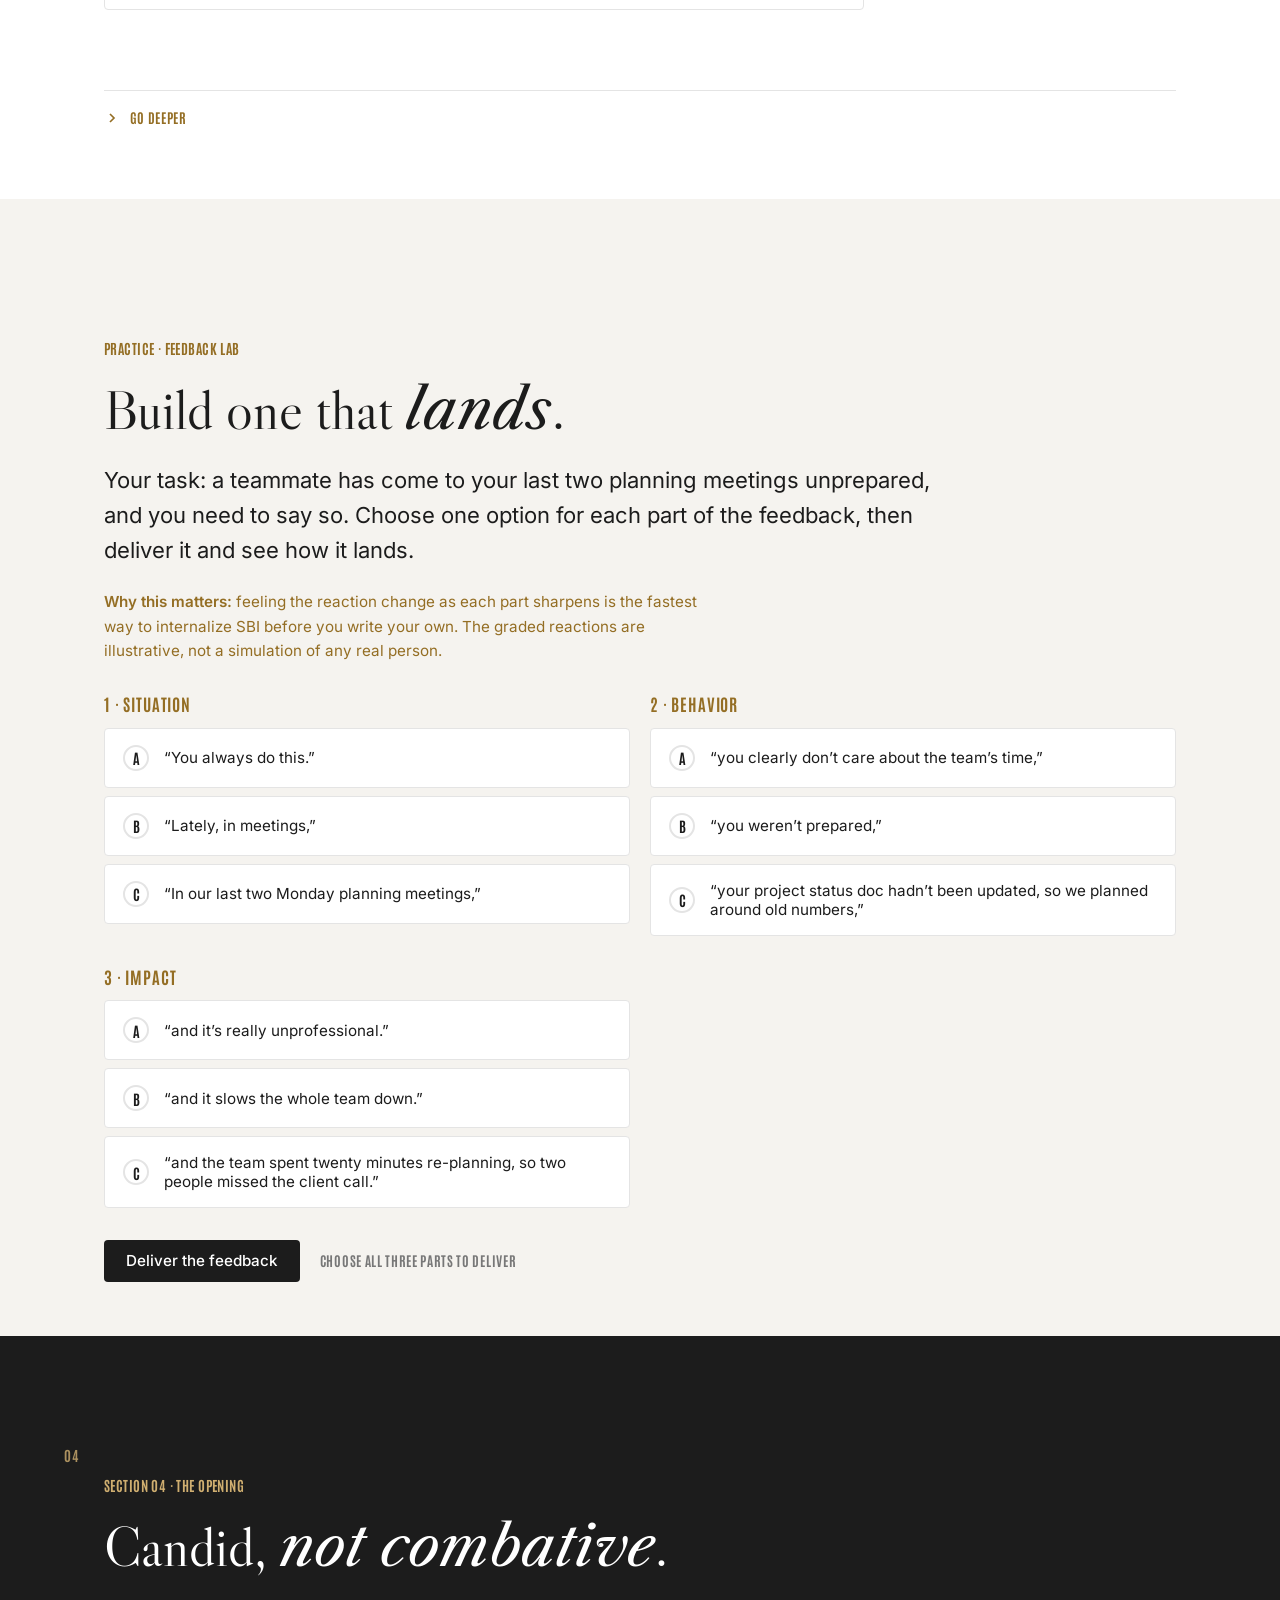
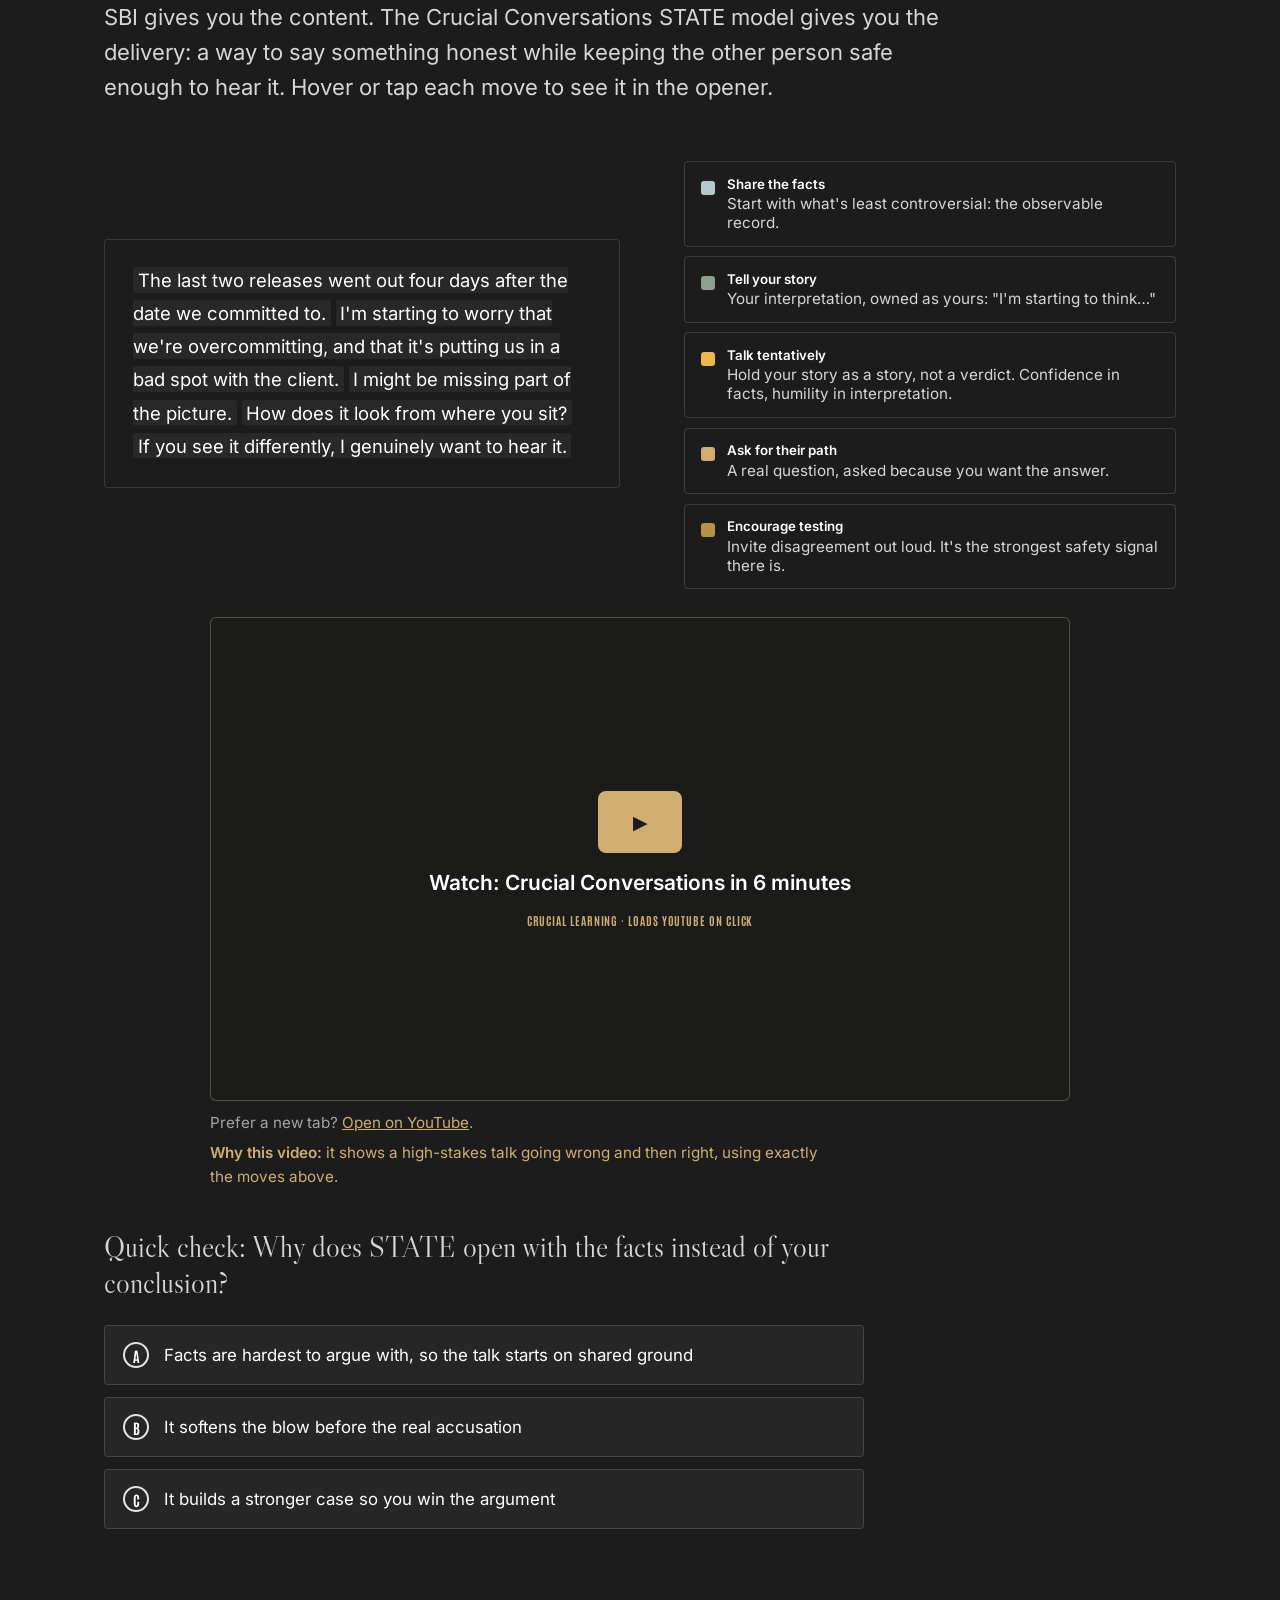
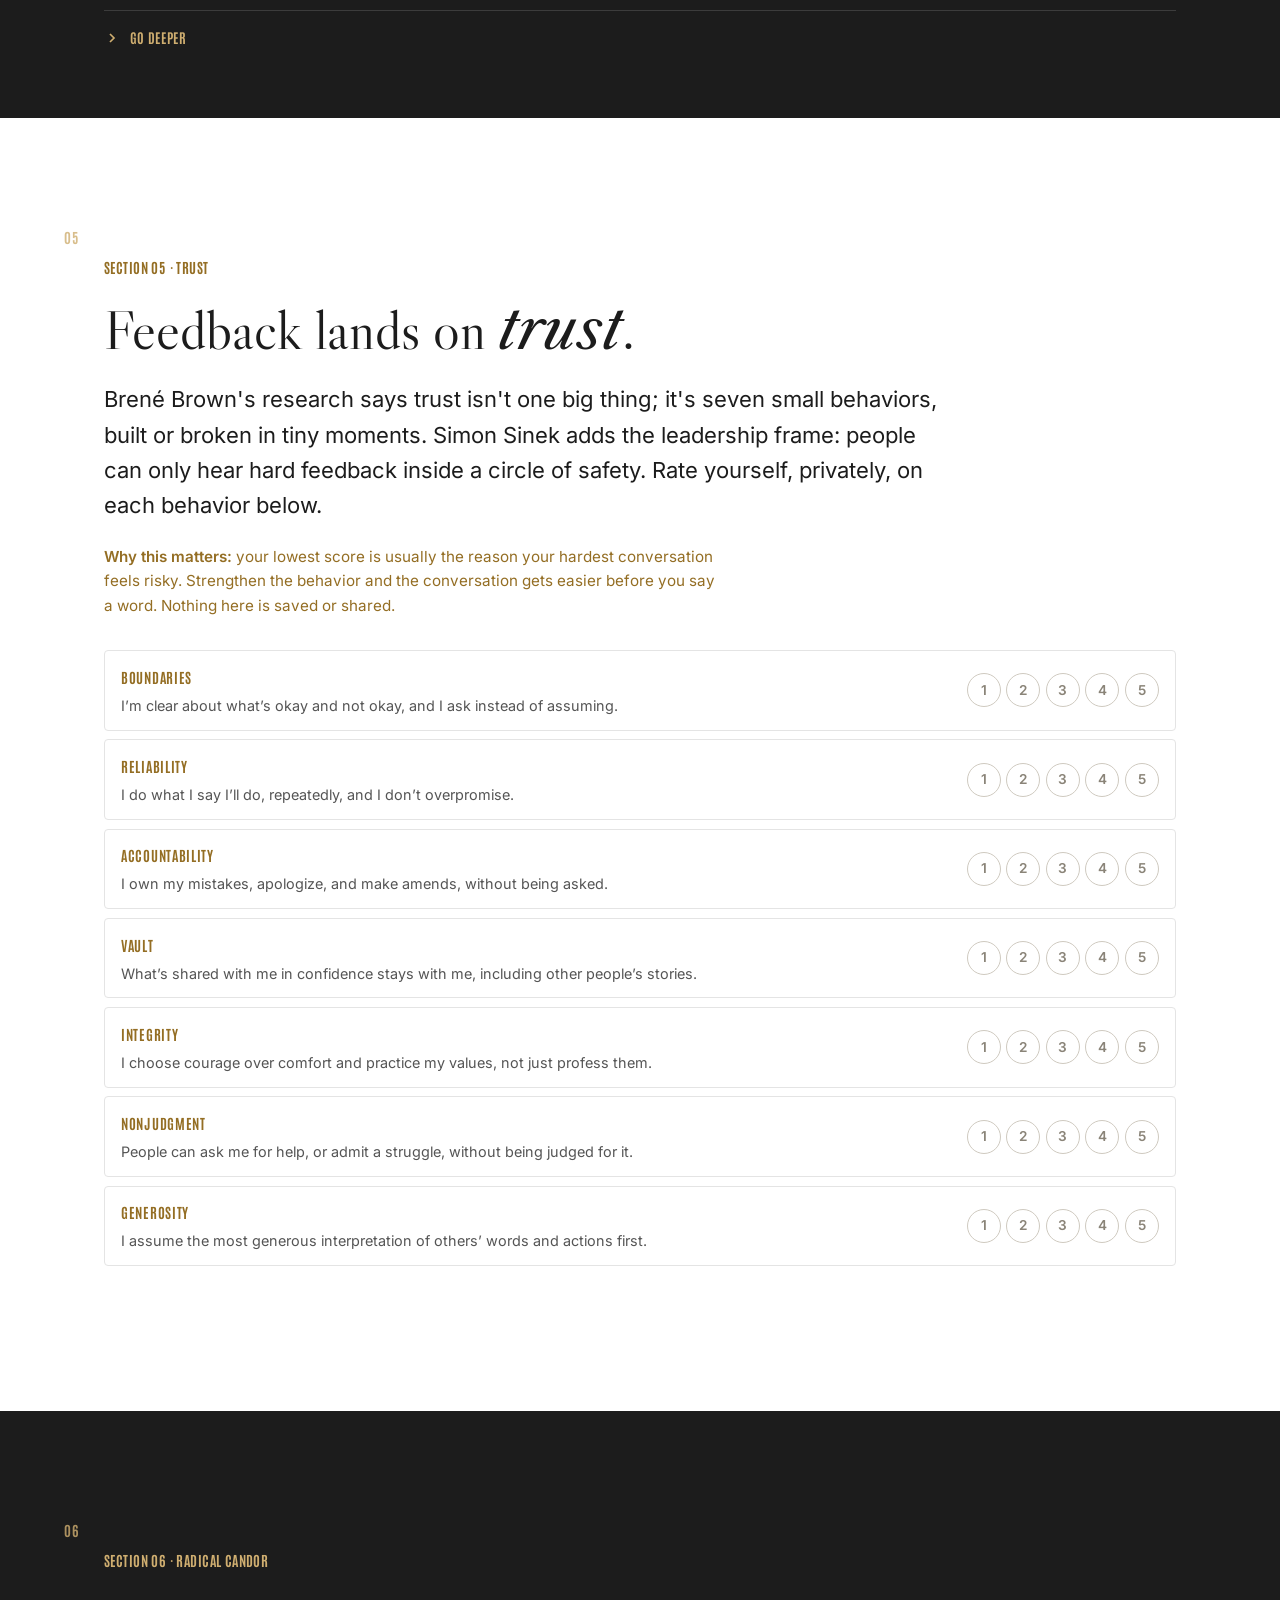
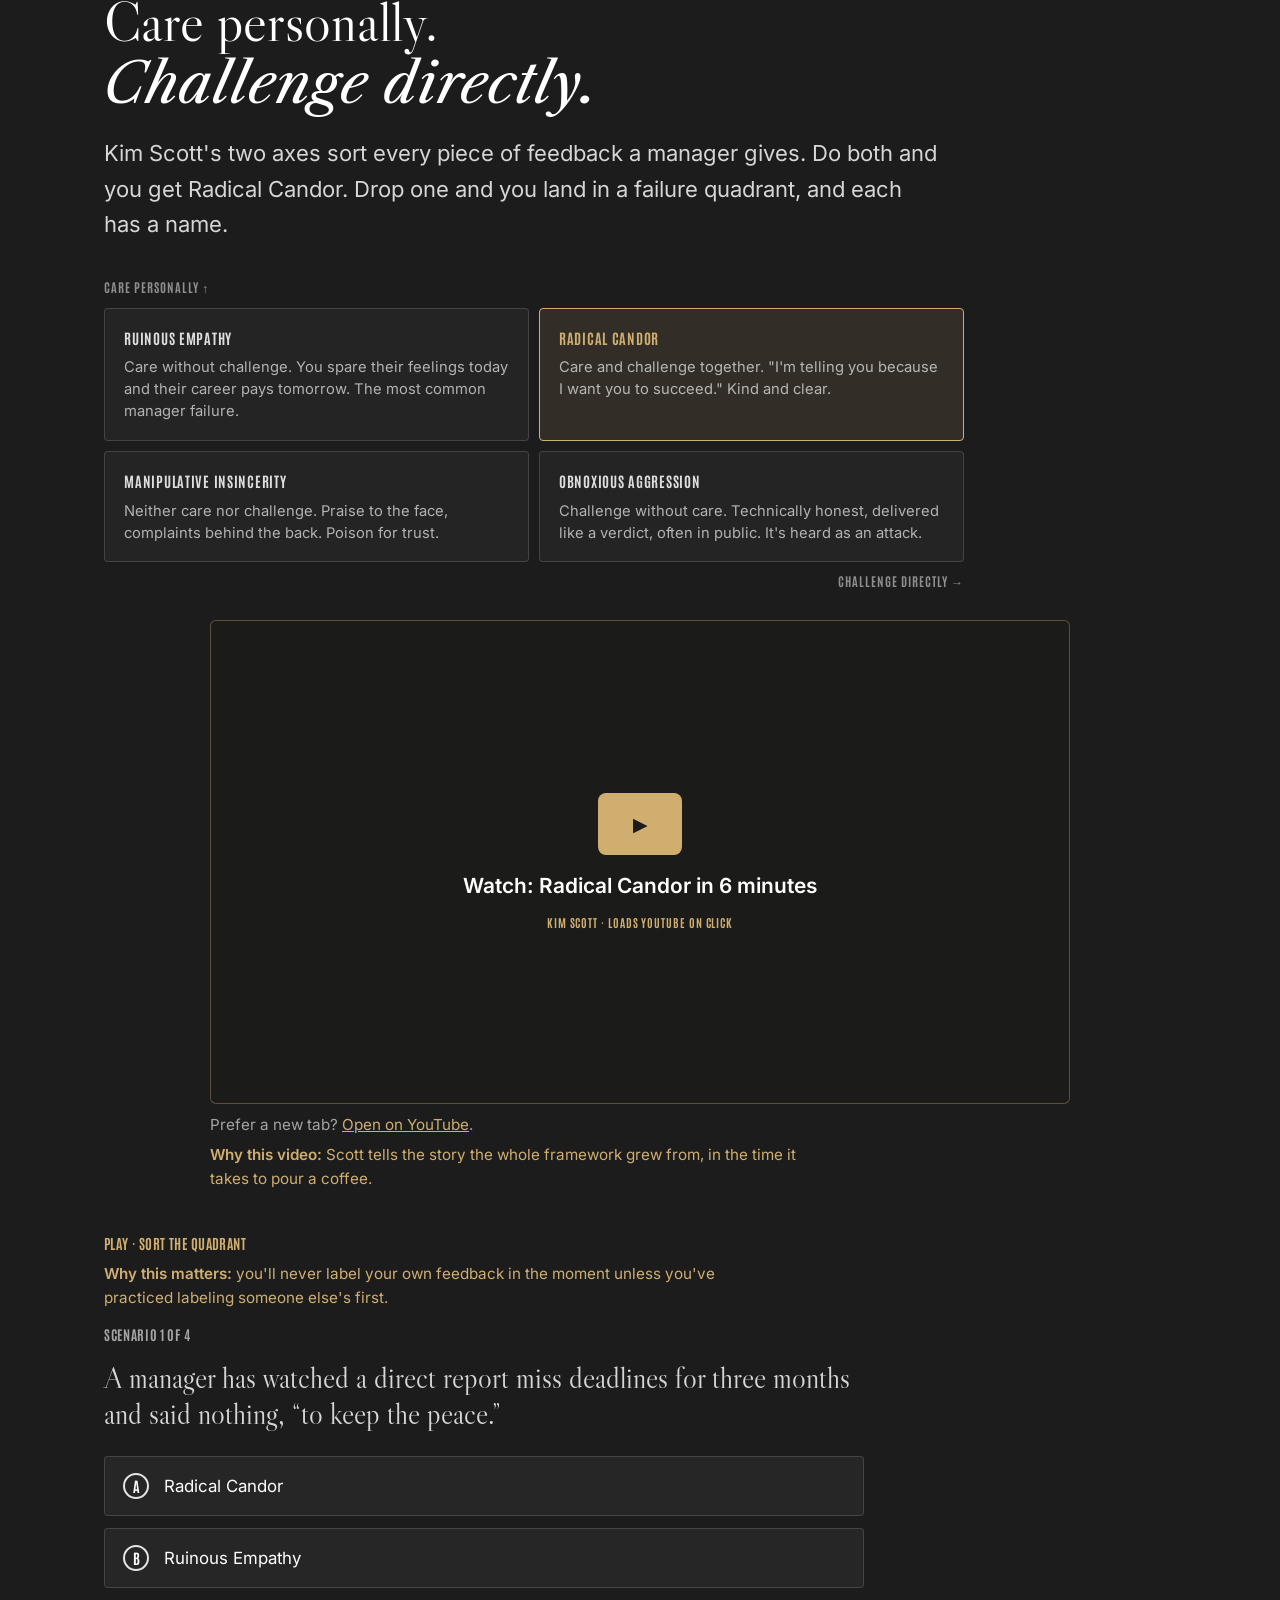
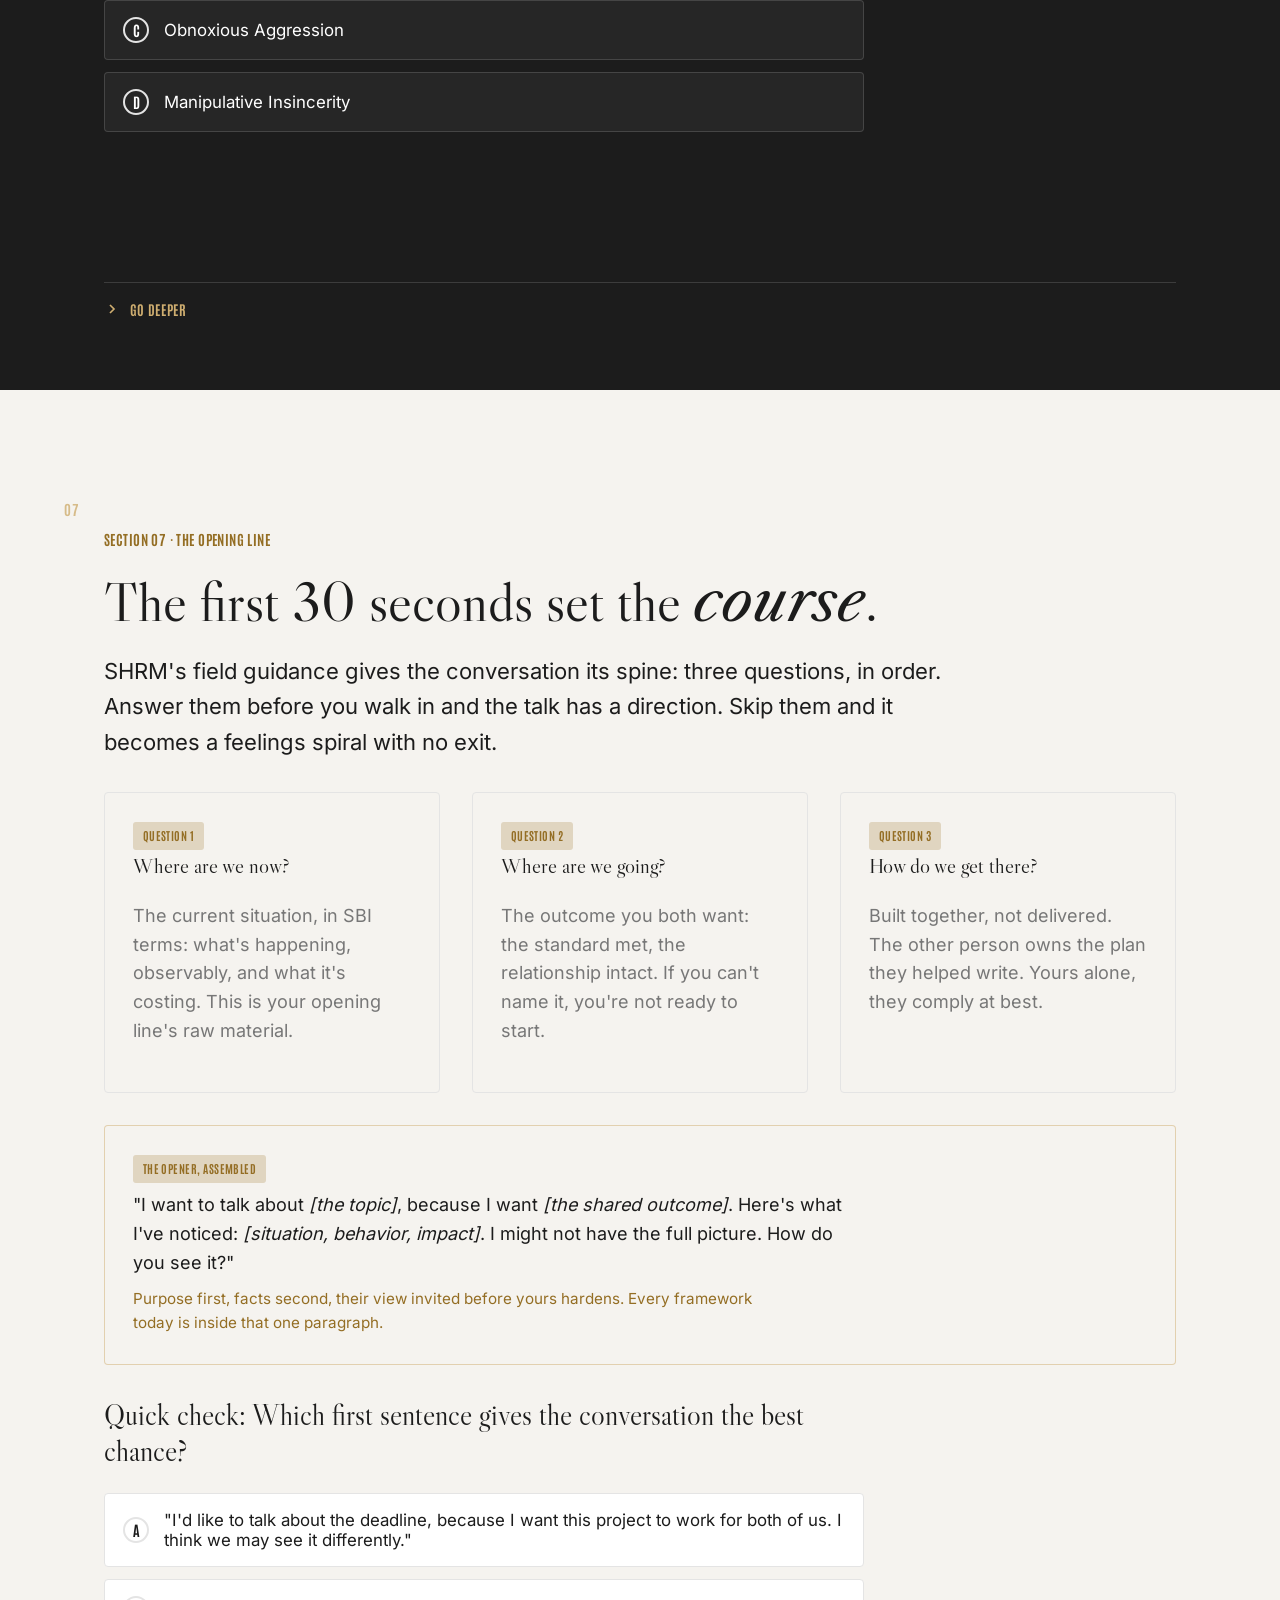
==== commit 35b68c87: "Add skills row to hero: VU core competencies + course skills Pill row under the objectives (Skills y" ====
--- a/index.html
+++ b/index.html
@@ -24,6 +24,17 @@
 <link rel="preload" href="assets/fonts/inter-latin-400-normal.woff2" as="font" type="font/woff2" crossorigin>
 
 <link rel="stylesheet" href="assets/css/styles.css?v=1">
+<style>
+  /* skill pills (course-level) */
+  .skills { display: flex; flex-wrap: wrap; gap: .5rem; align-items: center; margin-top: 1.5rem; }
+  .skills__label { font-family: var(--font-condensed); font-weight: 700; text-transform: uppercase;
+    letter-spacing: .08em; font-size: .7rem; color: var(--vu-gold-flat); margin-right: .25rem; }
+  .skillpill { display: inline-block; font-family: var(--font-condensed); font-weight: 700;
+    text-transform: uppercase; letter-spacing: .06em; font-size: .68rem; line-height: 1.3;
+    padding: .3rem .65rem; border-radius: 999px; border: 1px solid rgba(207,174,112,.55);
+    color: rgba(255,255,255,.85); }
+  .skillpill--core { background: var(--vu-gold-flat); border-color: var(--vu-gold-flat); color: var(--vu-black); }
+</style>
 </head>
 <body>
 <a class="skip-link" href="#s-agenda">Skip to content</a>
@@ -101,6 +112,13 @@
           <li>Assess your own trust-building behaviors with the BRAVING inventory and pick one to strengthen</li>
           <li>Plan one real conversation you've been avoiding, and commit to having it within seven days</li>
         </ol>
+      </div>
+      <div class="skills" data-reveal aria-label="Skills this course builds">
+        <span class="skills__label">Skills you'll build</span>
+        <span class="skillpill skillpill--core">Leads and inspires teams</span>
+        <span class="skillpill">Conflict Resolution</span>
+        <span class="skillpill">De-escalation Techniques</span>
+        <span class="skillpill">Influencing Skills</span>
       </div>
       <div class="hero__cta" data-reveal>
         <a class="btn" href="#s-cost">Begin the session</a>
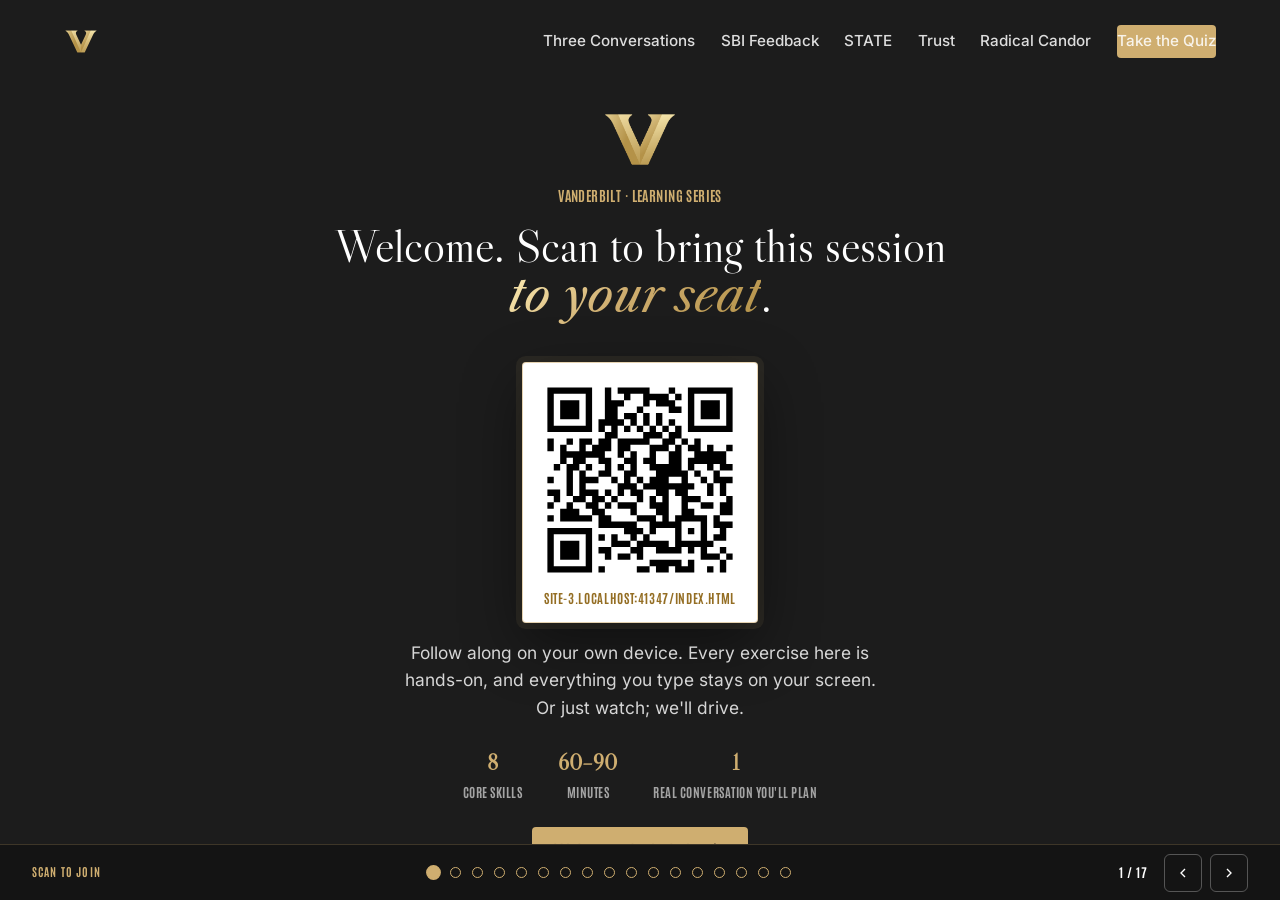
==== commit c3d9431a: "Left-to-right deck, bottom nav bar, scroll hint, self-paced web edition Same formatting as AI Basics" ====
--- a/index.html
+++ b/index.html
@@ -23,7 +23,7 @@
 <link rel="preload" href="assets/fonts/libre-caslon-display-latin-400-normal.woff2" as="font" type="font/woff2" crossorigin>
 <link rel="preload" href="assets/fonts/inter-latin-400-normal.woff2" as="font" type="font/woff2" crossorigin>
 
-<link rel="stylesheet" href="assets/css/styles.css?v=1">
+<link rel="stylesheet" href="assets/css/styles.css?v=11">
 <style>
   /* skill pills (course-level) */
   .skills { display: flex; flex-wrap: wrap; gap: .5rem; align-items: center; margin-top: 1.5rem; }
@@ -61,13 +61,17 @@
   </nav>
 </header>
 
-<!-- deck dot rail + control bar -->
-<div class="dots" id="dots" role="navigation" aria-label="Slide navigation"></div>
-<div class="deckbar" role="group" aria-label="Presentation controls">
-  <button id="deckPrev" aria-label="Previous slide"><svg viewBox="0 0 24 24" fill="none" stroke="currentColor" stroke-width="2"><polyline points="15 18 9 12 15 6"/></svg></button>
-  <span class="deckbar__count" id="deckCount">1 / 17</span>
-  <button id="deckNext" aria-label="Next slide"><svg viewBox="0 0 24 24" fill="none" stroke="currentColor" stroke-width="2"><polyline points="9 18 15 12 9 6"/></svg></button>
+<!-- bottom navigation bar -->
+<div class="bottombar" role="group" aria-label="Presentation controls">
+  <span class="bottombar__title" id="barTitle"></span>
+  <div class="dots" id="dots" role="navigation" aria-label="Slide navigation"></div>
+  <div class="bottombar__ctrl">
+    <span class="bottombar__count" id="deckCount">1 / 17</span>
+    <button id="deckPrev" aria-label="Previous slide"><svg viewBox="0 0 24 24" fill="none" stroke="currentColor" stroke-width="2"><polyline points="15 18 9 12 15 6"/></svg></button>
+    <button id="deckNext" aria-label="Next slide"><svg viewBox="0 0 24 24" fill="none" stroke="currentColor" stroke-width="2"><polyline points="9 18 15 12 9 6"/></svg></button>
+  </div>
 </div>
+<button class="scrollhint" id="scrollHint" type="button" aria-label="Scroll for more on this screen">Scroll for more <svg viewBox="0 0 24 24" fill="none" stroke="currentColor" stroke-width="2.5" width="12" height="12" aria-hidden="true"><polyline points="6 9 12 15 18 9"/></svg></button>
 
 <main class="deck" id="top">
 
@@ -705,11 +709,7 @@
         <a class="btn btn--ghost" href="#top">Back to start</a>
       </div>
     </div>
-  </section>
-
-</main>
-
-<!-- ============ FOOTER ============ -->
+  <!-- ============ FOOTER ============ -->
 <footer class="footer" aria-labelledby="footHead">
   <div class="wrap">
     <div class="footer__grid">
@@ -734,6 +734,7 @@
           <li><a href="#s-recap">Knowledge Check</a></li>
           <li><a href="#s-plan">My Conversation Plan</a></li>
           <li><a href="#s-close">Your Next Step</a></li>
+          <li><a href="web/">Self-paced version</a></li>
           <li><a href="https://me5231979.github.io/Course_Library/">Course Library</a></li>
           <li><a href="#top">Start Over</a></li>
         </ul>
@@ -745,8 +746,13 @@
     </div>
   </div>
 </footer>
+  </section>
+
+</main>
+
+
 
 <script src="assets/js/qrcode.js?v=1"></script>
-<script src="assets/js/main.js?v=1"></script>
+<script src="assets/js/main.js?v=11"></script>
 </body>
 </html>
--- a/assets/css/styles.css
+++ b/assets/css/styles.css
@@ -717,3 +717,52 @@
   .braving__row { grid-template-columns: 1fr; }
   .braving__scale { justify-content: flex-start; }
 }
+
+/* ============ horizontal deck (advance left to right) ============ */
+html, body { height: 100%; }
+body { overflow: hidden; }
+.deck { display: flex; flex-direction: row; overflow-x: auto; overflow-y: hidden;
+  scroll-snap-type: x mandatory; height: 100vh; height: 100dvh; scrollbar-width: none; }
+.deck::-webkit-scrollbar { display: none; }
+.slide { flex: 0 0 100vw; width: 100vw; max-width: 100vw; height: 100vh; height: 100dvh;
+  min-height: 0; overflow-y: auto; overflow-x: hidden; scroll-snap-align: start;
+  scroll-snap-stop: always; justify-content: flex-start;
+  padding: calc(var(--nav-h) + clamp(1.25rem, 3vh, 2.5rem)) 0 calc(56px + clamp(1.25rem, 3vh, 2.25rem)); }
+.slide > .wrap { margin-top: auto; margin-bottom: auto; }
+@media (prefers-reduced-motion: no-preference) { .deck { scroll-behavior: smooth; } }
+.slide .lead { font-size: clamp(1rem, 1.35vw, 1.2rem); }
+.yt__alt { display: none; }
+.slide .footer { margin-top: clamp(2rem, 5vh, 4rem); padding: clamp(1.25rem, 3vh, 2rem) 0 1.25rem; font-size: .85rem; }
+.slide .footer img { max-width: 200px; }
+
+/* ============ bottom navigation bar ============ */
+.bottombar { position: fixed; left: 0; right: 0; bottom: 0; z-index: 95; height: 56px;
+  background: #141414; border-top: 1px solid rgba(207,174,112,.22);
+  display: flex; align-items: center; justify-content: space-between;
+  padding: 0 clamp(1rem, 2.5vw, 2.5rem); gap: 1rem; }
+.bottombar__title { font-family: var(--font-condensed); font-weight: 700; text-transform: uppercase;
+  letter-spacing: .1em; font-size: .72rem; color: var(--vu-gold-flat); white-space: nowrap;
+  overflow: hidden; text-overflow: ellipsis; max-width: 30vw; }
+.bottombar .dots { position: static; transform: none; display: flex; flex-direction: row; gap: 11px; }
+.bottombar__ctrl { display: flex; align-items: center; gap: .5rem; }
+.bottombar__count { font-family: var(--font-condensed); font-weight: 700; letter-spacing: .08em;
+  font-size: .78rem; color: #fff; margin-right: .5rem; }
+.bottombar__ctrl button { width: 38px; height: 38px; border: 1px solid rgba(255,255,255,.28);
+  border-radius: 6px; background: transparent; color: #fff; display: grid; place-items: center;
+  cursor: pointer; transition: border-color .2s var(--ease), background .2s var(--ease); }
+.bottombar__ctrl button:hover { border-color: var(--vu-gold-flat); background: rgba(207,174,112,.12); }
+.bottombar__ctrl button svg { width: 16px; height: 16px; }
+@media (max-width: 900px) { .bottombar .dots { display: none; } .bottombar__title { max-width: 45vw; } }
+.deckbar { display: none; }
+
+/* ============ scroll-for-more indicator ============ */
+.scrollhint { position: fixed; right: clamp(14px, 2vw, 28px); bottom: 72px; z-index: 96;
+  display: none; align-items: center; gap: .45rem;
+  font-family: var(--font-condensed); font-weight: 700; text-transform: uppercase;
+  letter-spacing: .09em; font-size: .68rem; color: var(--vu-gold-flat);
+  background: rgba(20,20,20,.92); border: 1px solid rgba(207,174,112,.45); border-radius: 4px;
+  padding: .5rem .75rem; cursor: pointer; }
+.scrollhint.show { display: inline-flex; animation: hintPulse 2.2s ease-in-out infinite; }
+.scrollhint svg { display: block; }
+@keyframes hintPulse { 0%, 100% { transform: translateY(0); } 50% { transform: translateY(3px); } }
+@media (prefers-reduced-motion: reduce) { .scrollhint.show { animation: none; } }
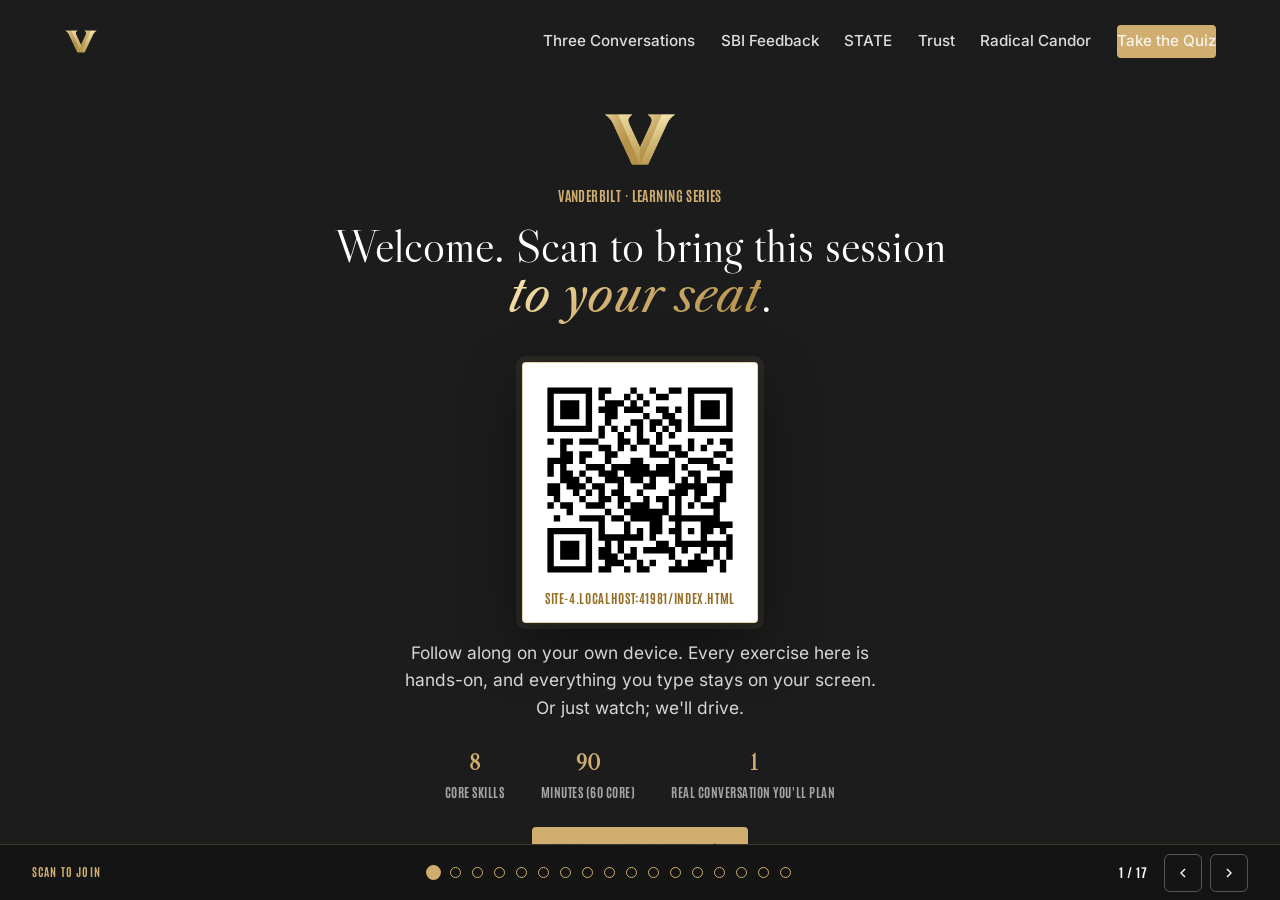
==== commit 7789045d: "Standardize the welcome-slide time statement Classroom length with core path in one consistent forma" ====
--- a/index.html
+++ b/index.html
@@ -88,7 +88,7 @@
       <p class="lead" data-reveal style="margin:1.5rem auto 0;max-width:44ch">Follow along on your own device. Every exercise here is hands-on, and everything you type stays on your screen. Or just watch; we'll drive.</p>
       <div class="hero__meta" data-reveal style="justify-content:center">
         <div><b>8</b> Core skills</div>
-        <div><b>60–90</b> Minutes</div>
+        <div><b>90</b> Minutes (60 core)</div>
         <div><b>1</b> Real conversation you'll plan</div>
       </div>
       <div class="hero__cta" data-reveal style="justify-content:center">
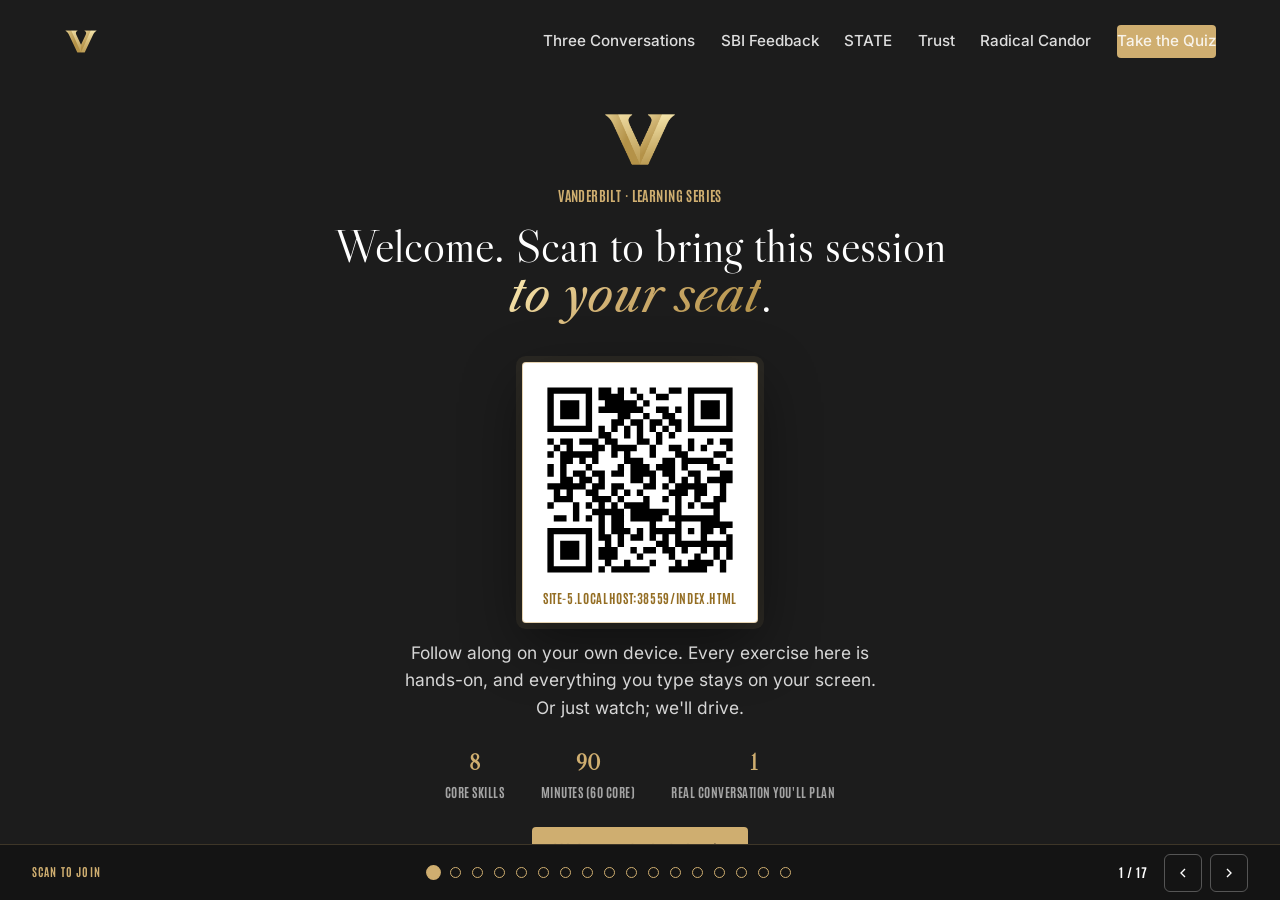
==== commit 34b9f5e8: "Fix scrolling, add wheel advance, printable facilitator guide, new-tab links - Facilitator edition s" ====
--- a/index.html
+++ b/index.html
@@ -753,6 +753,6 @@
 
 
 <script src="assets/js/qrcode.js?v=1"></script>
-<script src="assets/js/main.js?v=11"></script>
+<script src="assets/js/main.js?v=12"></script>
 </body>
 </html>
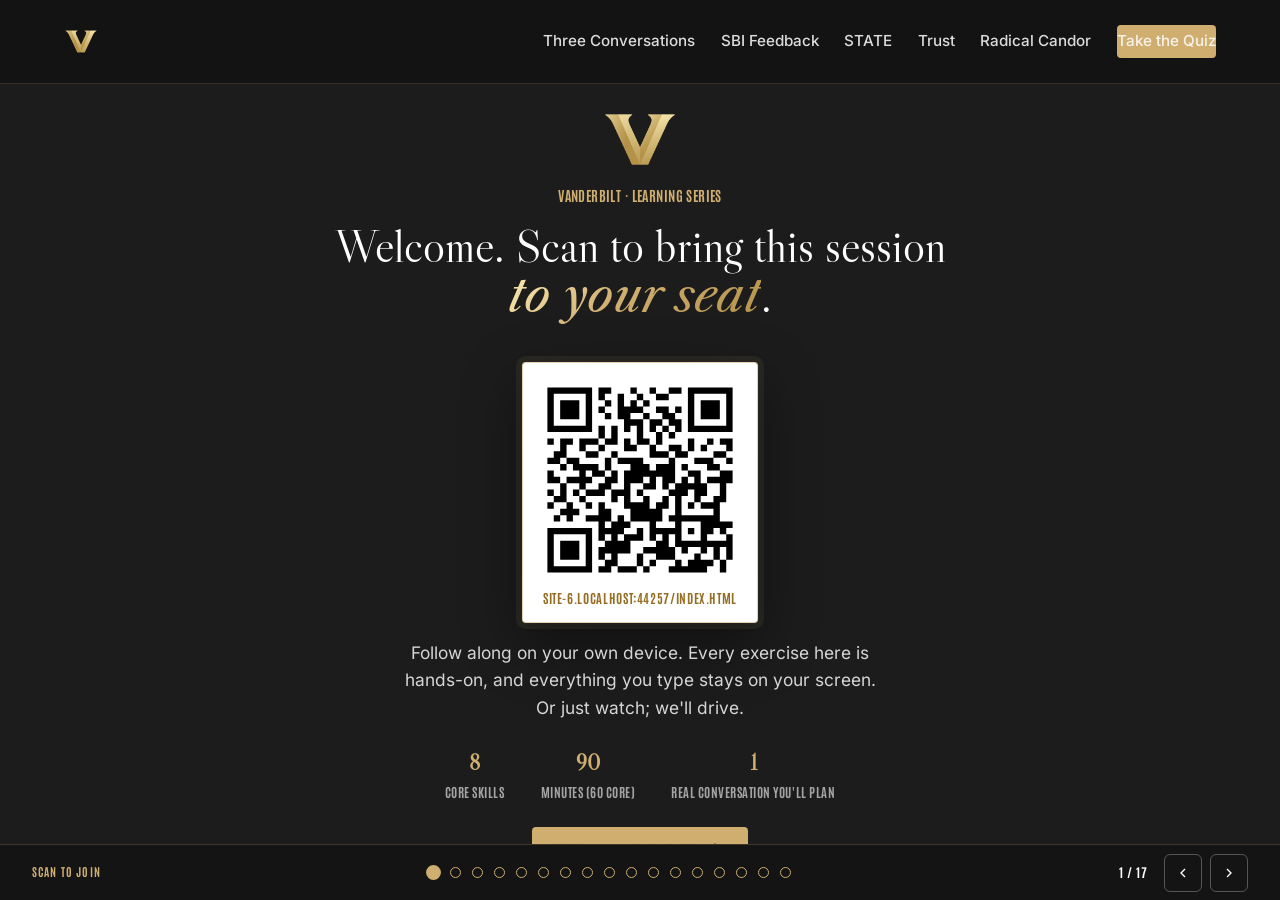
==== commit 2a4f3d9c: "Slide images in the printable guide, solid top bar, Manager Voyage marker - facilitator/guide.html n" ====
--- a/index.html
+++ b/index.html
@@ -104,7 +104,7 @@
     <canvas class="hero__canvas" aria-hidden="true"></canvas>
     <div class="hero__scrim" aria-hidden="true"></div>
     <div class="wrap">
-      <p class="eyebrow" data-reveal>Navigating Difficult Conversations · Vanderbilt</p>
+      <p class="eyebrow" data-reveal>Navigating Difficult Conversations · Vanderbilt · Manager Voyage</p>
       <h1 class="h-hero" data-reveal>Say the hard thing,<br><em class="gold-text">and keep the trust.</em></h1>
       <p class="lead" data-reveal style="margin-top:1.5rem">You already know what needs to be said. This session is about how: a shared, research-backed toolkit for the conversations you've been putting off.</p>
       <div class="objectives" data-reveal>
--- a/assets/css/styles.css
+++ b/assets/css/styles.css
@@ -766,3 +766,6 @@
 .scrollhint svg { display: block; }
 @keyframes hintPulse { 0%, 100% { transform: translateY(0); } 50% { transform: translateY(3px); } }
 @media (prefers-reduced-motion: reduce) { .scrollhint.show { animation: none; } }
+
+/* solid top bar on every slide */
+.nav { background: rgba(20,20,20,.97); border-bottom: 1px solid rgba(207,174,112,.18); }
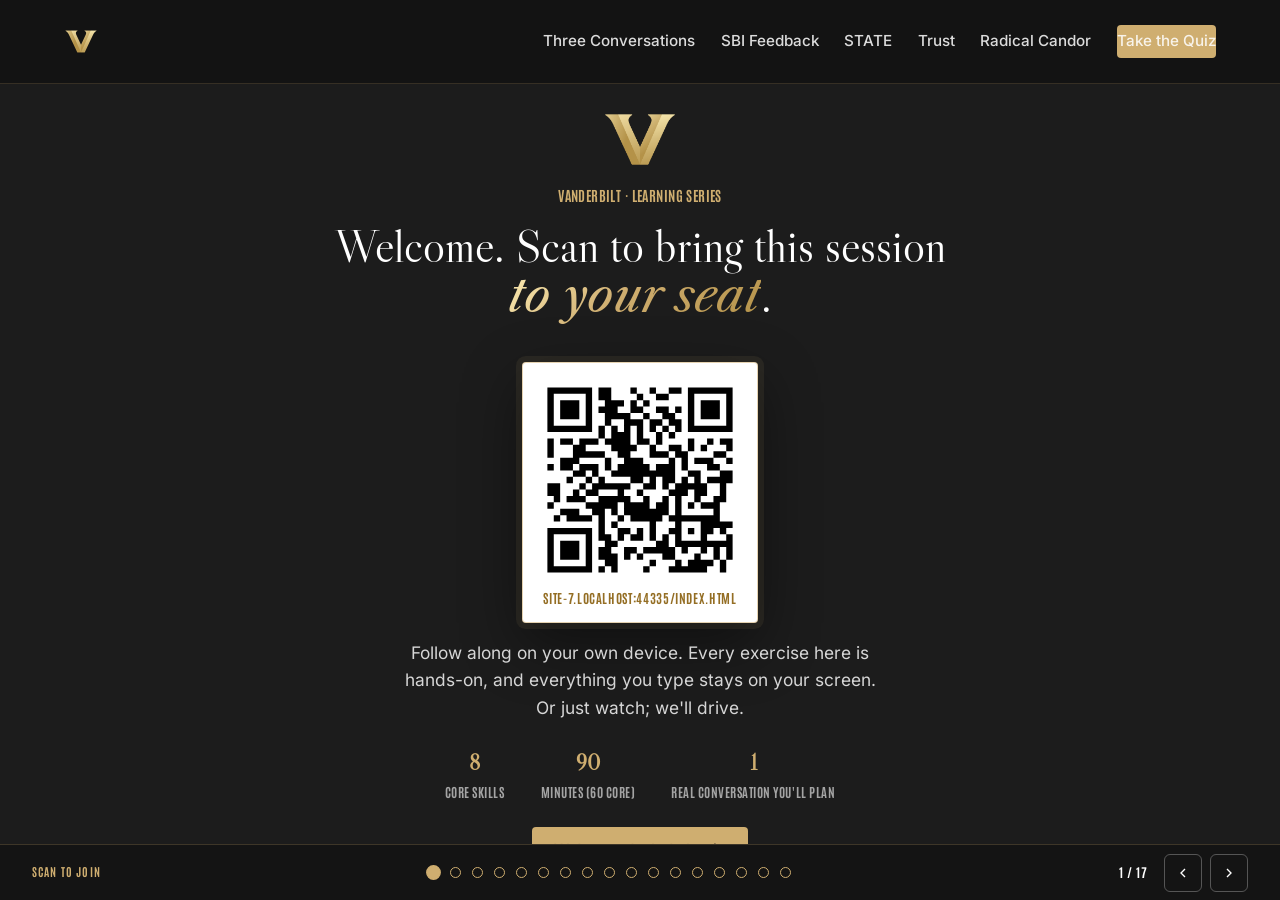
==== commit 67a06a3f: "Point links at FuturesLearningHub after the move off me5231979 GitHub Pages does not redirect after " ====
--- a/index.html
+++ b/index.html
@@ -5,17 +5,17 @@
 <meta name="viewport" content="width=device-width, initial-scale=1">
 <title>Navigating Difficult Conversations | Vanderbilt</title>
 <meta name="description" content="An interactive classroom experience for managers: the three conversations inside every hard exchange, SBI feedback, STATE openers, BRAVING trust, Radical Candor, and a real conversation plan.">
-<link rel="canonical" href="https://me5231979.github.io/Difficult_Conversations/">
+<link rel="canonical" href="https://futureslearninghub.github.io/Difficult_Conversations/">
 <meta property="og:type" content="website">
 <meta property="og:title" content="Navigating Difficult Conversations | Vanderbilt Learning Series">
 <meta property="og:description" content="Candor, trust, and courage for people managers: hands-on practice with SBI, STATE, BRAVING, and Radical Candor, ending in a real conversation plan.">
-<meta property="og:url" content="https://me5231979.github.io/Difficult_Conversations/">
-<meta property="og:image" content="https://me5231979.github.io/Difficult_Conversations/assets/img/social-card.png">
+<meta property="og:url" content="https://futureslearninghub.github.io/Difficult_Conversations/">
+<meta property="og:image" content="https://futureslearninghub.github.io/Difficult_Conversations/assets/img/social-card.png">
 <meta property="og:image:width" content="1200">
 <meta property="og:image:height" content="630">
 <meta name="twitter:card" content="summary_large_image">
 <meta name="twitter:title" content="Navigating Difficult Conversations | Vanderbilt Learning Series">
-<meta name="twitter:image" content="https://me5231979.github.io/Difficult_Conversations/assets/img/social-card.png">
+<meta name="twitter:image" content="https://futureslearninghub.github.io/Difficult_Conversations/assets/img/social-card.png">
 <link rel="icon" href="assets/img/favicon.svg" type="image/svg+xml">
 <link rel="alternate icon" href="assets/img/favicon-96.png">
 <link rel="apple-touch-icon" href="assets/img/favicon-96.png">
@@ -735,7 +735,7 @@
           <li><a href="#s-plan">My Conversation Plan</a></li>
           <li><a href="#s-close">Your Next Step</a></li>
           <li><a href="web/">Self-paced version</a></li>
-          <li><a href="https://me5231979.github.io/Course_Library/">Course Library</a></li>
+          <li><a href="https://flh-learning-library.vercel.app/">Course Library</a></li>
           <li><a href="#top">Start Over</a></li>
         </ul>
       </div>
